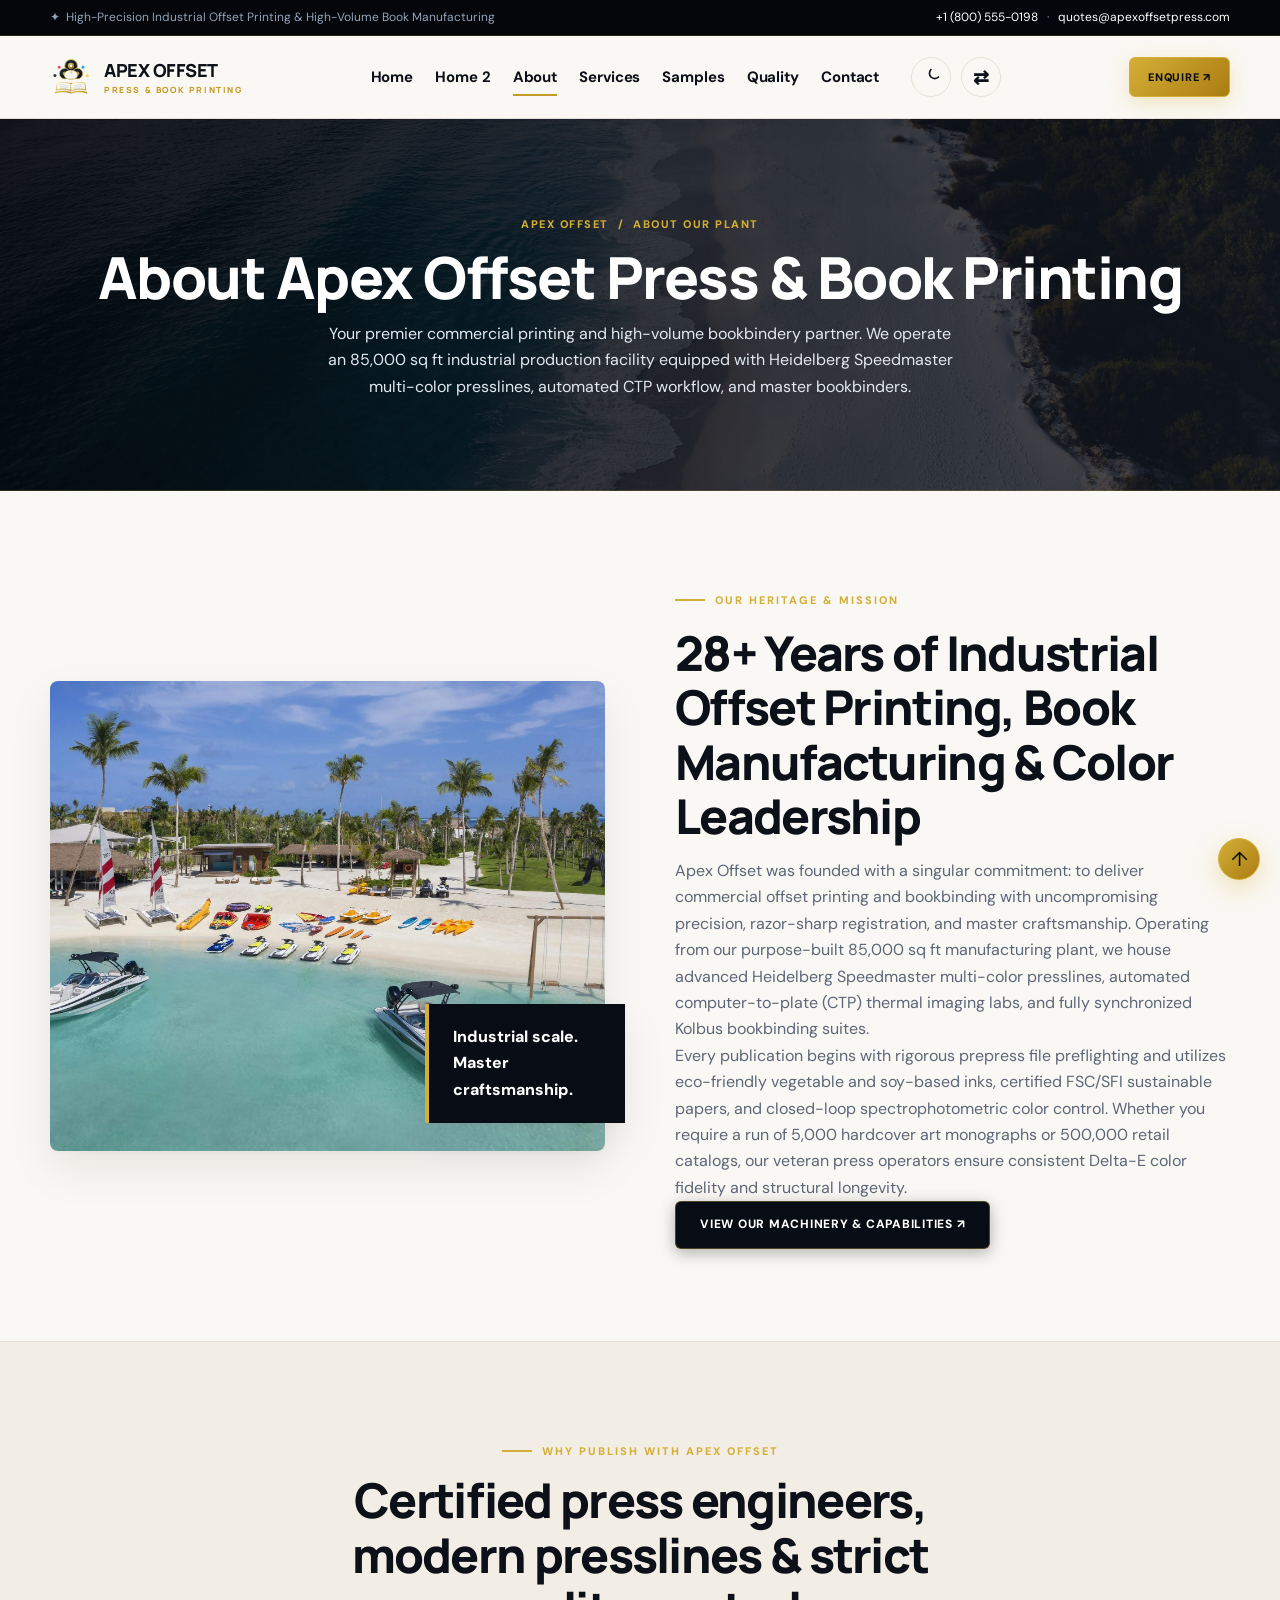
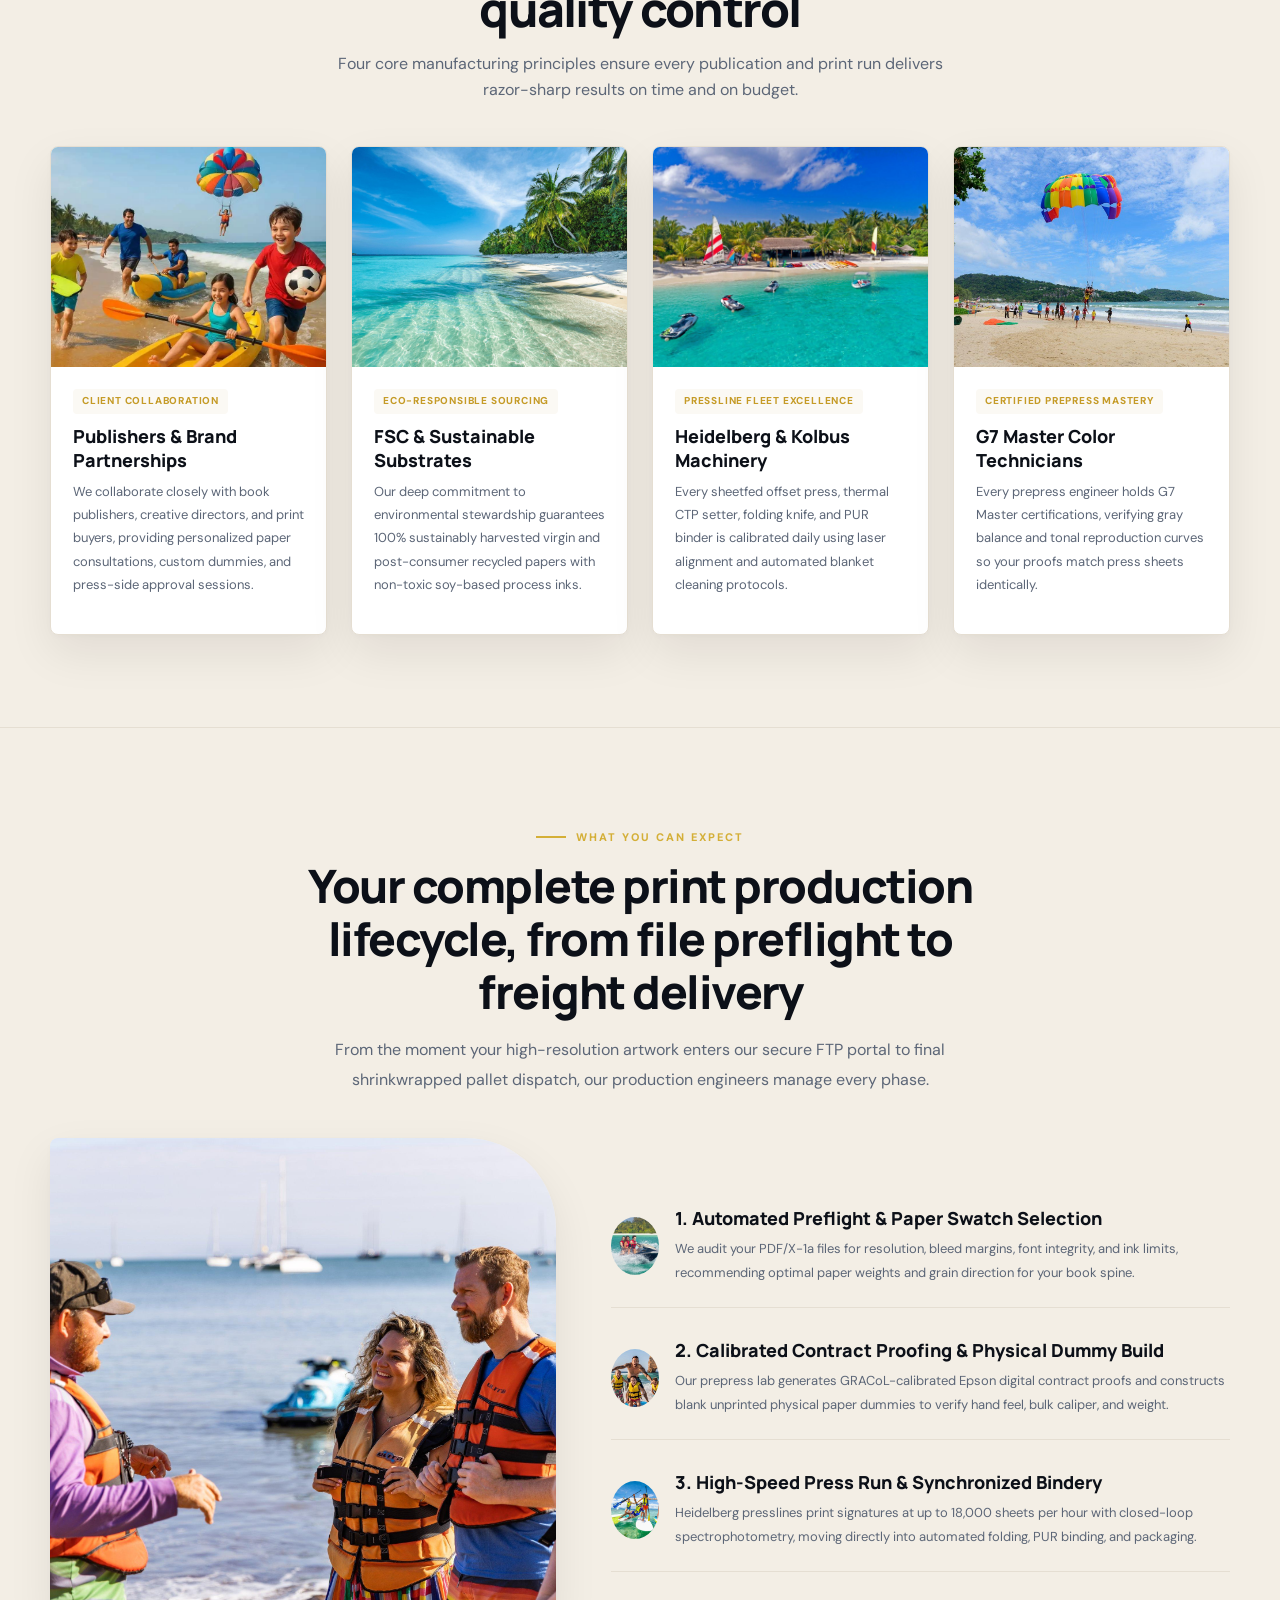
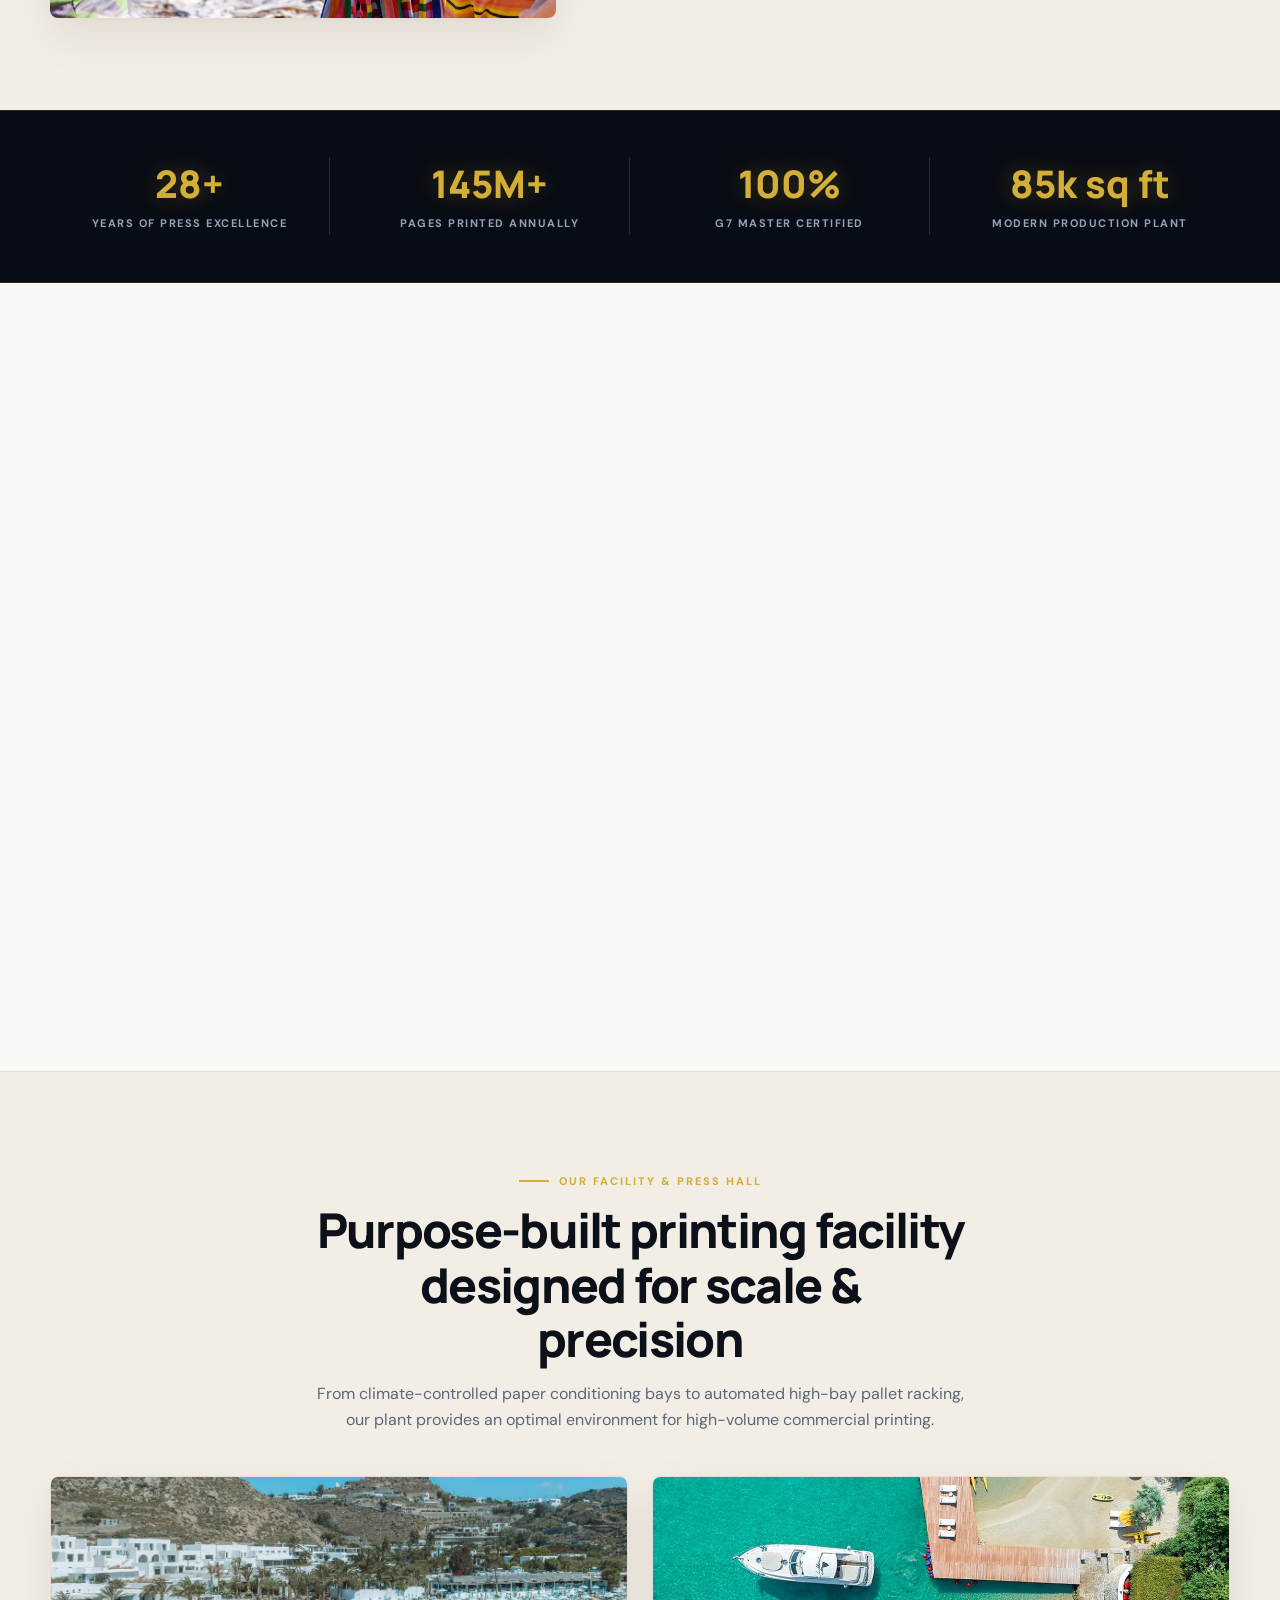
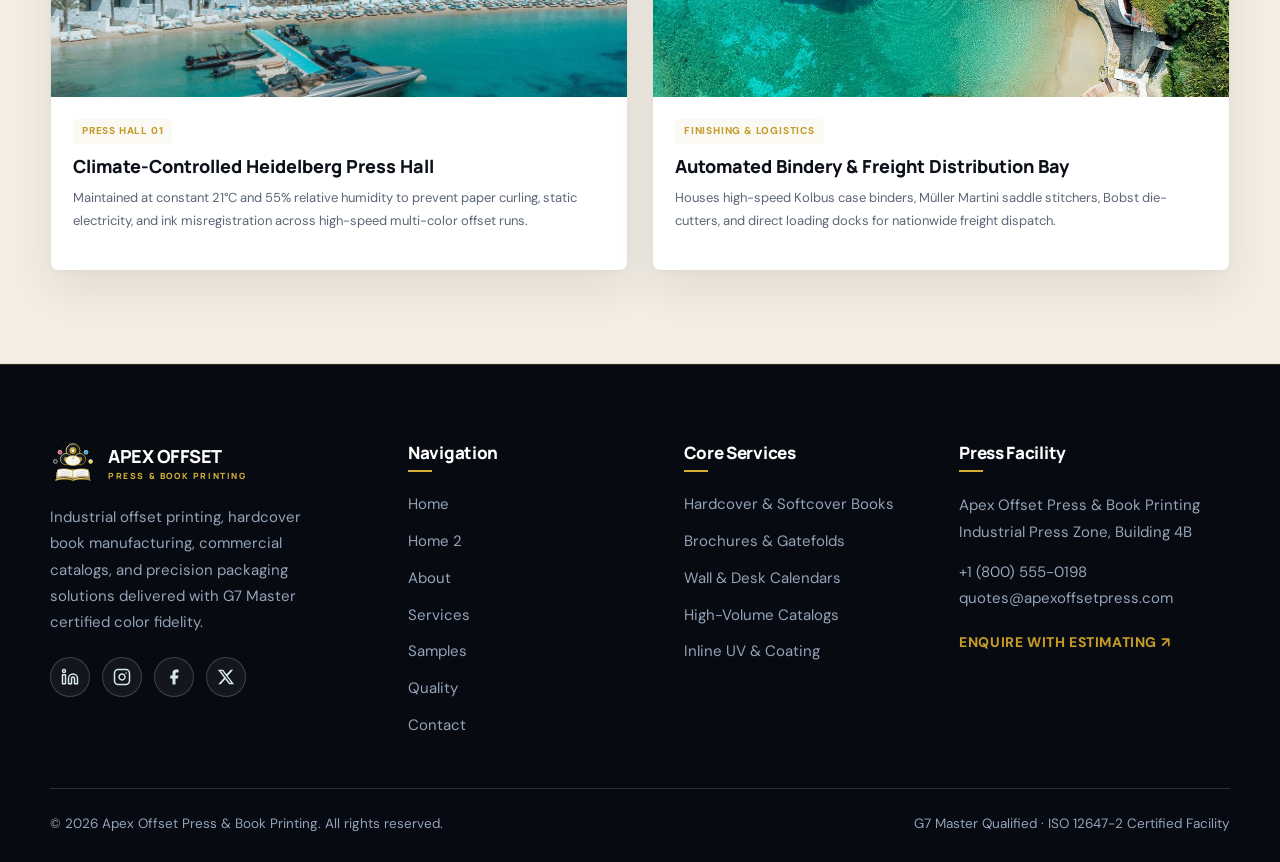
==== about.html @ 0d301044 "Initial commit: Offset Printing Press & Book Printing website" ====
<!doctype html>
<html lang="en" dir="ltr"><head><meta charset="utf-8"><meta name="viewport" content="width=device-width, initial-scale=1"><meta name="description" content="Learn about Apex Offset Press & Book Printing — 28+ years of industrial lithographic excellence, 85,000 sq ft production plant, G7 Master certified color, and master bookbinders."><meta name="theme-color" content="#111827"><title>About | Apex Offset Press &amp; Book Printing</title><link rel="icon" type="image/svg+xml" href="assets/favicon.svg"><link rel="stylesheet" href="assets/styles.css"></head>
<body>
<div class="topbar"><div class="container"><span>✦&nbsp; High-Precision Industrial Offset Printing &amp; High-Volume Book Manufacturing</span><span><a href="tel:+18005550198">+1 (800) 555-0198</a>&nbsp;&nbsp; · &nbsp;&nbsp;<a href="mailto:quotes@apexoffsetpress.com">quotes@apexoffsetpress.com</a></span></div></div>
<header class="site-header"><div class="container nav-wrap"><a class="brand" href="index.html"><img src="assets/logo.svg" alt="Apex Offset Press &amp; Book Printing Logo" class="brand-logo" width="42" height="42"><span class="brand-text"><span class="brand-name">APEX OFFSET</span><span class="brand-sub">PRESS &amp; BOOK PRINTING</span></span></a><nav class="nav-links"><a href="index.html">Home</a><a href="home-2.html">Home 2</a><a href="about.html" class="active">About</a><a href="services.html">Services</a><a href="samples.html">Samples</a><a href="quality.html">Quality</a><a href="contact.html">Contact</a><div class="nav-tools"><button class="icon-btn theme-toggle" data-theme-toggle aria-label="Toggle theme" title="Toggle Light / Dark mode"><svg class="theme-icon-moon" width="19" height="19" viewBox="0 0 24 24" fill="none" stroke="currentColor" stroke-width="2" stroke-linecap="round" stroke-linejoin="round" aria-hidden="true"><path d="M12 3a6 6 0 0 0 9 9 9 0 1 1-9-9Z"/></svg><svg class="theme-icon-sun" width="19" height="19" viewBox="0 0 24 24" fill="none" stroke="currentColor" stroke-width="2" stroke-linecap="round" stroke-linejoin="round" aria-hidden="true"><circle cx="12" cy="12" r="4"/><path d="M12 2v2"/><path d="M12 20v2"/><path d="m4.93 4.93 1.41 1.41"/><path d="m17.66 17.66 1.41 1.41"/><path d="M2 12h2"/><path d="M20 12h2"/><path d="m6.34 17.66-1.41 1.41"/><path d="m19.07 4.93-1.41 1.41"/></svg></button><button class="icon-btn" data-rtl-toggle aria-label="Toggle RTL" title="RTL / LTR">⇄</button></div><a class="btn nav-cta-btn" href="contact.html#quote-form">Enquire ↗</a></nav><div class="nav-actions"><a class="btn btn-small" href="contact.html#quote-form">Enquire ↗</a><button class="icon-btn menu-toggle" aria-label="Open menu" aria-expanded="false">☰</button></div></div></header><main>

<section class="page-hero" style="background-image:linear-gradient(90deg,rgba(4,6,11,.92),rgba(12,18,30,.72)),url('assets/images/image-64.png')"><div class="container"><div class="breadcrumb">Apex Offset&nbsp; / &nbsp;About Our Plant</div><h1>About Apex Offset Press &amp; Book Printing</h1><p>Your premier commercial printing and high-volume bookbindery partner. We operate an 85,000 sq ft industrial production facility equipped with Heidelberg Speedmaster multi-color presslines, automated CTP workflow, and master bookbinders.</p></div></section>

<section class="section"><div class="container split reveal"><div class="split-media"><img src="assets/images/image-98.png" alt="Aerial view of Apex Offset 85,000 sq ft industrial manufacturing plant with paper delivery docks"><div class="float-note">Industrial scale. Master craftsmanship.</div></div><div class="split-copy"><span class="eyebrow">Our heritage &amp; mission</span><h2>28+ Years of Industrial Offset Printing, Book Manufacturing &amp; Color Leadership</h2><p>Apex Offset was founded with a singular commitment: to deliver commercial offset printing and bookbinding with uncompromising precision, razor-sharp registration, and master craftsmanship. Operating from our purpose-built 85,000 sq ft manufacturing plant, we house advanced Heidelberg Speedmaster multi-color presslines, automated computer-to-plate (CTP) thermal imaging labs, and fully synchronized Kolbus bookbinding suites.</p><p>Every publication begins with rigorous prepress file preflighting and utilizes eco-friendly vegetable and soy-based inks, certified FSC/SFI sustainable papers, and closed-loop spectrophotometric color control. Whether you require a run of 5,000 hardcover art monographs or 500,000 retail catalogs, our veteran press operators ensure consistent Delta-E color fidelity and structural longevity.</p><a class="btn btn-dark" href="home-2.html">View our machinery &amp; capabilities ↗</a></div></div></section>

<section class="section section-sand"><div class="container"><div class="section-head center reveal"><span class="eyebrow">Why publish with Apex Offset</span><h2>Certified press engineers, modern presslines &amp; strict quality control</h2><p>Four core manufacturing principles ensure every publication and print run delivers razor-sharp results on time and on budget.</p></div><div class="grid grid-4">
<div class="feature-img-card reveal"><img src="assets/images/image-94.png" alt="Pressroom production team collaborating over printed book press sheets" loading="lazy"><div class="feature-img-body"><span class="card-badge">Client Collaboration</span><h3>Publishers &amp; Brand Partnerships</h3><p>We collaborate closely with book publishers, creative directors, and print buyers, providing personalized paper consultations, custom dummies, and press-side approval sessions.</p></div></div>
<div class="feature-img-card reveal"><img src="assets/images/image-63.png" alt="FSC certified sustainable forestry paper stock rolls ready for sheetfed conversion" loading="lazy"><div class="feature-img-body"><span class="card-badge">Eco-Responsible Sourcing</span><h3>FSC &amp; Sustainable Substrates</h3><p>Our deep commitment to environmental stewardship guarantees 100% sustainably harvested virgin and post-consumer recycled papers with non-toxic soy-based process inks.</p></div></div>
<div class="feature-img-card reveal"><img src="assets/images/image-91.png" alt="Heidelberg Speedmaster multi-unit offset press line operating in pressroom" loading="lazy"><div class="feature-img-body"><span class="card-badge">Pressline Fleet Excellence</span><h3>Heidelberg &amp; Kolbus Machinery</h3><p>Every sheetfed offset press, thermal CTP setter, folding knife, and PUR binder is calibrated daily using laser alignment and automated blanket cleaning protocols.</p></div></div>
<div class="feature-img-card reveal"><img src="assets/images/image-28.png" alt="Prepress color specialist conducting spectrophotometer calibration under D50 lighting" loading="lazy"><div class="feature-img-body"><span class="card-badge">Certified Prepress Mastery</span><h3>G7 Master Color Technicians</h3><p>Every prepress engineer holds G7 Master certifications, verifying gray balance and tonal reproduction curves so your proofs match press sheets identically.</p></div></div>
</div></div></section>

<section class="section about-approach-section">
 <div class="container">
  <div class="about-approach-heading reveal"><span class="eyebrow">What you can expect</span><h2>Your complete print production lifecycle, from file preflight to freight delivery</h2><p>From the moment your high-resolution artwork enters our secure FTP portal to final shrinkwrapped pallet dispatch, our production engineers manage every phase.</p></div>
  <div class="about-approach-grid">
   <div class="about-approach-photo reveal"><img src="assets/images/image-68.png" alt="Prepress master technician verifying color profiles and raster proofing on monitor" loading="lazy"></div>
   <div class="about-approach-list">
    <article class="approach-item reveal"><img src="assets/images/image-86.png" alt="Prepress preflight technician" style="width:58px;height:58px;object-fit:cover;border-radius:50%;align-self:center" loading="lazy"><div><h3>1. Automated Preflight &amp; Paper Swatch Selection</h3><p>We audit your PDF/X-1a files for resolution, bleed margins, font integrity, and ink limits, recommending optimal paper weights and grain direction for your book spine.</p></div></article>
    <article class="approach-item reveal"><img src="assets/images/image-93.png" alt="Book dummy assembly specialist" style="width:58px;height:58px;object-fit:cover;border-radius:50%;align-self:center" loading="lazy"><div><h3>2. Calibrated Contract Proofing &amp; Physical Dummy Build</h3><p>Our prepress lab generates GRACoL-calibrated Epson digital contract proofs and constructs blank unprinted physical paper dummies to verify hand feel, bulk caliper, and weight.</p></div></article>
    <article class="approach-item reveal"><img src="assets/images/image-90.png" alt="Pressroom pressman team" style="width:58px;height:58px;object-fit:cover;border-radius:50%;align-self:center" loading="lazy"><div><h3>3. High-Speed Press Run &amp; Synchronized Bindery</h3><p>Heidelberg presslines print signatures at up to 18,000 sheets per hour with closed-loop spectrophotometry, moving directly into automated folding, PUR binding, and packaging.</p></div></article>
   </div>
  </div>
 </div>
</section>

<section class="stats"><div class="container stat-row"><div class="stat"><strong>28+</strong><span>Years of Press Excellence</span></div><div class="stat"><strong>145M+</strong><span>Pages Printed Annually</span></div><div class="stat"><strong>100%</strong><span>G7 Master Certified</span></div><div class="stat"><strong>85k sq ft</strong><span>Modern Production Plant</span></div></div></section>

<section class="section"><div class="container split reveal"><div class="split-copy"><span class="eyebrow">Meet our pressroom leaders</span><h2>Veteran pressmen &amp; certified prepress engineers</h2><p>Our team combines decades of traditional lithographic pressmanship with modern digital spectrophotometry and automated bindery engineering. We guide self-publishers through first editions, advise creative agencies on specialty tactile coatings, and manage multi-million sheet corporate catalog runs with absolute reliability.</p><ul class="check-list"><li>G7 Master certified color specialists &amp; Heidelberg factory-trained pressmen</li><li>Comprehensive prepress file preflighting and custom physical paper dummies</li><li>Continuous press-side sheet inspection maintaining Delta-E under 1.5</li></ul><a class="btn btn-dark" href="quality.html">Explore our quality standards ↗</a></div><div class="split-media"><img src="assets/images/image-70.png" alt="Head pressman and lead prepress director reviewing printed book signatures in quality control booth" loading="lazy"></div></div></section>

<!-- Base & Facilities Showcase -->
<section class="section section-sand"><div class="container">
<div class="section-head center reveal"><span class="eyebrow">Our Facility &amp; Press Hall</span><h2>Purpose-built printing facility designed for scale &amp; precision</h2><p>From climate-controlled paper conditioning bays to automated high-bay pallet racking, our plant provides an optimal environment for high-volume commercial printing.</p></div>
<div class="grid grid-2">
<div class="feature-img-card reveal"><img src="assets/images/image-100.png" alt="Industrial press hall with multiple multi-color sheetfed offset printing presses" loading="lazy"><div class="feature-img-body"><span class="card-badge">Press Hall 01</span><h3>Climate-Controlled Heidelberg Press Hall</h3><p>Maintained at constant 21°C and 55% relative humidity to prevent paper curling, static electricity, and ink misregistration across high-speed multi-color offset runs.</p></div></div>
<div class="feature-img-card reveal"><img src="assets/images/image-101.png" alt="Automated bindery department with case makers, folding machines, and packaging line" loading="lazy"><div class="feature-img-body"><span class="card-badge">Finishing &amp; Logistics</span><h3>Automated Bindery &amp; Freight Distribution Bay</h3><p>Houses high-speed Kolbus case binders, Müller Martini saddle stitchers, Bobst die-cutters, and direct loading docks for nationwide freight dispatch.</p></div></div>
</div>
</div></section>

</main>
<footer class="site-footer"><div class="container"><div class="footer-grid">
<div><a class="brand" href="index.html"><img src="assets/logo.svg" alt="Apex Offset Press &amp; Book Printing Logo" class="brand-logo" width="46" height="46"><span class="brand-text"><span class="brand-name">APEX OFFSET</span><span class="brand-sub">PRESS &amp; BOOK PRINTING</span></span></a><p style="max-width:280px;margin-top:18px">Industrial offset printing, hardcover book manufacturing, commercial catalogs, and precision packaging solutions delivered with G7 Master certified color fidelity.</p><div class="social-links"><a href="https://www.linkedin.com/" aria-label="LinkedIn" target="_blank" rel="noopener"><svg width="18" height="18" viewBox="0 0 24 24" fill="none" stroke="currentColor" stroke-width="2" stroke-linecap="round" stroke-linejoin="round" aria-hidden="true"><path d="M16 8a6 6 0 0 1 6 6v7h-4v-7a2 2 0 0 0-2-2 2 2 0 0 0-2 2v7h-4v-7a6 6 0 0 1 6-6z"/><rect width="4" height="12" x="2" y="9"/><circle cx="4" cy="4" r="2"/></svg></a><a href="https://www.instagram.com/" aria-label="Instagram" target="_blank" rel="noopener"><svg width="18" height="18" viewBox="0 0 24 24" fill="none" stroke="currentColor" stroke-width="2" stroke-linecap="round" stroke-linejoin="round" aria-hidden="true"><rect width="20" height="20" x="2" y="2" rx="5" ry="5"/><path d="M16 11.37A4 4 0 1 1 12.63 8 4 4 0 0 1 16 11.37z"/><line x1="17.5" x2="17.51" y1="6.5" y2="6.5"/></svg></a><a href="https://www.facebook.com/" aria-label="Facebook" target="_blank" rel="noopener"><svg width="18" height="18" viewBox="0 0 24 24" fill="currentColor" aria-hidden="true"><path d="M18 2h-3a5 5 0 0 0-5 5v3H7v4h3v8h4v-8h3l1-4h-4V7a1 1 0 0 1 1-1h3z"/></svg></a><a href="https://x.com/" aria-label="X" target="_blank" rel="noopener"><svg width="17" height="17" viewBox="0 0 24 24" fill="currentColor" aria-hidden="true"><path d="M18.244 2.25h3.308l-7.227 8.26 8.502 11.24H16.17l-5.214-6.817L4.99 21.75H1.68l7.73-8.835L1.254 2.25H8.08l4.713 6.231zm-1.161 17.52h1.833L7.084 4.126H5.117z"/></svg></a></div></div>
<div><h4>Navigation</h4><div class="footer-links"><a href="index.html">Home</a><a href="home-2.html">Home 2</a><a href="about.html">About</a><a href="services.html">Services</a><a href="samples.html">Samples</a><a href="quality.html">Quality</a><a href="contact.html">Contact</a></div></div>
<div><h4>Core Services</h4><div class="footer-links"><a href="services.html#books">Hardcover &amp; Softcover Books</a><a href="services.html#brochures">Brochures &amp; Gatefolds</a><a href="services.html#calendars">Wall &amp; Desk Calendars</a><a href="services.html#catalogs">High-Volume Catalogs</a><a href="home-2.html">Inline UV &amp; Coating</a></div></div>
<div><h4>Press Facility</h4><p>Apex Offset Press &amp; Book Printing<br>Industrial Press Zone, Building 4B</p><p>+1 (800) 555-0198<br>quotes@apexoffsetpress.com</p><a class="text-link" href="contact.html#quote-form">Enquire with Estimating ↗</a></div>
</div><div class="footer-bottom"><span>© <span data-year></span> Apex Offset Press &amp; Book Printing. All rights reserved.</span><span>G7 Master Qualified · ISO 12647-2 Certified Facility</span></div></div></footer><button class="back-top" aria-label="Back to top">↑</button><script src="assets/site.js"></script></body></html>
---- assets/styles.css ----
@import url('https://fonts.googleapis.com/css2?family=DM+Sans:wght@400;500;600;700&family=Manrope:wght@400;500;600;700;800&display=swap');
:root{--navy:#080c14;--deep:#04060b;--ocean:#c59b27;--teal:#c59b27;--gold:#d4af37;--gold-hover:#b8972e;--gold-light:#fdf8ec;--gold-muted:rgba(212,175,55,.14);--gold-border:rgba(212,175,55,.32);--sky:#fbf9f4;--sand:#f3eee5;--paper:#faf8f4;--ink:#0c1018;--muted:#5c6677;--line:#e5ded2;--card:#ffffff;--accent:#d4af37;--shadow:0 18px 45px rgba(20,16,10,.08),0 2px 8px rgba(20,16,10,.03);--radius:8px;--topbar-h:36px;--header-h:83px;--nav-total:calc(var(--topbar-h) + var(--header-h))}
*{box-sizing:border-box}html{scroll-behavior:smooth;scroll-padding-top:calc(var(--nav-total) + 16px)}body{margin:0;padding-top:var(--nav-total);background:var(--paper);color:var(--ink);font-family:'DM Sans',sans-serif;line-height:1.65;transition:background .25s,color .25s}body.dark{--paper:#080c14;--ink:#f8fafc;--muted:#9aa5b8;--line:#1c2436;--card:#101726;--sand:#0c121e;--sky:#131c2e;--ocean:#d4af37;--teal:#d4af37;--accent:#f0cf65;--gold:#d4af37;--gold-muted:rgba(212,175,55,.2);--gold-border:rgba(212,175,55,.4);--shadow:0 20px 50px rgba(0,0,0,.6)}body.dark .site-header{background:rgba(8,12,20,.96);border-bottom:1px solid rgba(212,175,55,.2);box-shadow:0 4px 25px rgba(0,0,0,.55)}body.dark .topbar{background:#04060a;border-bottom:1px solid rgba(212,175,55,.18)}body.dark .hero:after{background:linear-gradient(90deg,rgba(4,6,11,.95),rgba(4,6,11,.45))}body.dark .btn-outline,body.dark .btn-outline-light{color:#fff;border-color:rgba(212,175,55,.6)}body.dark .price-card.featured{background:#131c30;border-color:var(--gold)}body.dark input,body.dark textarea,body.dark select{background:#101726;color:#f8fafc;border-color:#1c2436}
a{color:inherit;text-decoration:none}img{display:block;max-width:100%}button,input,textarea,select{font:inherit}.container{width:min(1180px,calc(100% - 40px));margin:auto}.topbar{position:fixed;top:0;left:0;right:0;width:100%;height:var(--topbar-h);z-index:1000;background:var(--deep);color:#94a3b8;font-size:12px;padding:8px 0;display:flex;align-items:center;border-bottom:1px solid rgba(212,175,55,.18)}.topbar .container{display:flex;justify-content:space-between;gap:15px;flex-wrap:wrap}.topbar a{color:#fff}.topbar a:hover{color:#d4af37}.site-header{position:fixed;top:var(--topbar-h);left:0;right:0;width:100%;z-index:999;background:rgba(250,248,244,.95);backdrop-filter:blur(16px);-webkit-backdrop-filter:blur(16px);border-bottom:1px solid var(--line);box-shadow:0 4px 25px rgba(20,16,10,.06)}.nav-wrap{height:82px;display:flex;align-items:center;justify-content:space-between;gap:24px}.brand{display:flex;align-items:center;gap:12px;text-decoration:none;line-height:1.15;white-space:nowrap}.brand-logo{height:42px;width:auto;max-width:56px;object-fit:contain;display:block;flex-shrink:0;transition:transform .25s ease}.brand:hover .brand-logo{transform:scale(1.05)}.brand-text{display:flex;flex-direction:column;gap:1.5px}.brand-name{font:800 18px 'Manrope',sans-serif;color:var(--ink);letter-spacing:-.5px}.brand-sub{font:800 8.5px 'Manrope',sans-serif;letter-spacing:1.6px;text-transform:uppercase;color:var(--teal)}.site-footer .brand .brand-logo{height:46px;max-width:60px}.site-footer .brand .brand-name{color:#fff}.site-footer .brand .brand-sub{color:var(--gold)}.brand-mark{width:39px;height:39px;border-radius:50% 50% 50% 8px;background:linear-gradient(145deg,var(--teal),var(--ocean));display:grid;place-items:center;color:#fff;font-size:20px;transform:rotate(-8deg)}.nav-links{display:flex;align-items:center;gap:22px;font-size:15px;font-weight:700}.nav-links a{padding:10px 0;position:relative;color:var(--ink);font-size:15px;letter-spacing:-.1px}.nav-links a:after{content:"";height:2.5px;position:absolute;bottom:3px;left:0;width:0;background:var(--teal);transition:.25s}.nav-links a:hover:after,.nav-links a.active:after{width:100%}.nav-actions{display:flex;align-items:center;gap:8px}.icon-btn{width:40px;height:40px;border:1.5px solid var(--line);background:transparent;color:var(--ink);border-radius:50%;cursor:pointer;font-size:19px;display:inline-flex;align-items:center;justify-content:center;line-height:1;transition:all .25s ease}.icon-btn:hover{border-color:var(--teal);color:var(--teal);background:rgba(212,175,55,.1);transform:scale(1.06)}body.dark .icon-btn:hover{background:rgba(212,175,55,.16);border-color:var(--teal);color:var(--teal)}.menu-toggle{display:none}.btn{display:inline-flex;align-items:center;justify-content:center;gap:9px;padding:13px 24px;border-radius:6px;background:linear-gradient(135deg,#d4af37 0%,#aa7c11 100%);color:#080c13;font-weight:800;font-size:12px;letter-spacing:.75px;text-transform:uppercase;border:1px solid #d4af37;box-shadow:0 6px 20px rgba(212,175,55,.28);transition:all .25s ease;cursor:pointer}.btn:hover{background:linear-gradient(135deg,#f3dfa2 0%,#c59b27 100%);color:#080c13;transform:translateY(-2px);box-shadow:0 12px 28px rgba(212,175,55,.45)}.btn-dark{background:var(--navy);border:1px solid rgba(212,175,55,.35);color:#fff;box-shadow:0 4px 16px rgba(4,6,11,.3)}.btn-dark:hover{background:#141b26;border-color:#d4af37;color:#d4af37}.btn-outline,.btn-outline-light{background:transparent;color:#fff;border:1.5px solid rgba(212,175,55,.7);box-shadow:none}.btn-outline:hover,.btn-outline-light:hover{background:#d4af37;color:#080c13;border-color:#d4af37}.btn-small{padding:10px 18px;font-size:11px}
.hero{min-height:calc(100vh - var(--nav-total));min-height:calc(100dvh - var(--nav-total));position:relative;display:flex;align-items:center;color:#fff;background-size:cover;background-position:center;overflow:hidden}.hero:after{content:"";position:absolute;inset:0;background:linear-gradient(90deg,rgba(4,6,11,.92) 0%,rgba(4,6,11,.65) 60%,rgba(4,6,11,.35) 100%)}.hero-content{position:relative;z-index:1;padding:clamp(20px,4.5vh,52px) 0;max-width:720px;width:100%}.eyebrow{display:inline-flex;align-items:center;gap:10px;color:var(--accent);font-size:11px;font-weight:800;letter-spacing:2px;text-transform:uppercase}.eyebrow:before{content:"";width:30px;height:2px;background:currentColor}.hero h1{font:800 clamp(36px,4.5vw,68px)/1.06 Manrope;letter-spacing:-2.5px;margin:clamp(10px,1.8vh,18px) 0}.hero p{font-size:clamp(14px,1.15vw,16.5px);line-height:1.6;max-width:570px;color:#e2e8f0;margin:0 0 clamp(16px,2.4vh,26px)}.hero-actions{display:flex;gap:12px;flex-wrap:wrap}.hero-meta{display:flex;gap:clamp(18px,2.8vw,35px);margin-top:clamp(20px,3.5vh,40px);padding-top:clamp(12px,2vh,20px);border-top:1px solid rgba(212,175,55,.28);max-width:550px}.hero-meta strong{display:block;font:800 clamp(18px,2vw,23px) Manrope;color:#fff}.hero-meta span{font-size:11px;color:#cbd5e1;text-transform:uppercase;letter-spacing:1px}.hero-2{min-height:calc(100vh - var(--nav-total));min-height:calc(100dvh - var(--nav-total));text-align:center;justify-content:center;background-position:center 42%}.hero-2:after{background:linear-gradient(0deg,rgba(4,6,11,.88),rgba(4,6,11,.45))}.hero-2 .hero-content{margin:auto;max-width:850px}.hero-2 .eyebrow{color:#d4af37;text-shadow:0 2px 10px rgba(0,0,0,.95),0 1px 3px rgba(0,0,0,.9)}.hero-2 .eyebrow:before{box-shadow:0 1px 4px rgba(0,0,0,.85)}.hero-2 .hero-content p{margin:0 auto clamp(16px,2.4vh,26px)}.hero-2 .hero-actions{justify-content:center}.hero-2 .hero-meta{margin:clamp(20px,3.5vh,40px) auto 0;justify-content:center}
.section{padding:92px 0}.section-sand{background:var(--sand);border-top:1px solid var(--line);border-bottom:1px solid var(--line)}.section-sky{background:var(--sky)}.section-head{max-width:650px;margin-bottom:42px}.section-head.center{text-align:center;margin-left:auto;margin-right:auto}.section-head.center .eyebrow{justify-content:center}.section-head h2,.split-copy h2{font:800 clamp(30px,4vw,48px)/1.13 Manrope;letter-spacing:-1.7px;margin:13px 0 15px;color:var(--ink)}.section-head p,.split-copy p{color:var(--muted);margin:0}.grid{display:grid;gap:24px}.grid-2{grid-template-columns:repeat(2,1fr)}.grid-3{grid-template-columns:repeat(3,1fr)}.grid-4{grid-template-columns:repeat(4,1fr)}.split{display:grid;grid-template-columns:1fr 1fr;gap:70px;align-items:center}.split-media{position:relative}.split-media img{width:100%;height:470px;object-fit:cover;border-radius:8px;box-shadow:var(--shadow)}.float-note{position:absolute;right:-20px;bottom:28px;background:var(--navy);color:#fff;border-left:4px solid var(--accent);padding:20px 24px;font-weight:800;max-width:200px;box-shadow:var(--shadow)}.split-copy .eyebrow{margin-bottom:4px}.split-copy h2{margin-top:13px}.check-list{list-style:none;padding:0;margin:24px 0;display:grid;gap:12px}.check-list li:before{content:"✓";display:inline-grid;place-items:center;width:22px;height:22px;background:rgba(212,175,55,.16);color:#b89025;border-radius:50%;font-weight:900;margin-right:10px}
.activity-card{background:var(--card);box-shadow:var(--shadow);overflow:hidden;border-radius:7px;transition:.3s;border:1px solid rgba(212,175,55,.14)}.activity-card:hover{transform:translateY(-7px);border-color:var(--gold)}.activity-card img{height:230px;width:100%;object-fit:cover}.activity-body{padding:23px}.activity-body h3{font:800 19px Manrope;margin:0 0 8px}.activity-body p{font-size:13px;color:var(--muted);margin:0 0 17px}.text-link{color:#b89025;font-weight:800;font-size:12px;text-transform:uppercase;letter-spacing:.8px}.dark .text-link{color:#d4af37}
.stats{background:#080c14;border-top:1px solid rgba(212,175,55,.18);border-bottom:1px solid rgba(212,175,55,.18);color:#fff;padding:46px 0}.stat-row{display:grid;grid-template-columns:repeat(4,1fr);gap:20px}.stat{text-align:center;border-right:1px solid rgba(212,175,55,.2)}.stat:last-child{border:0}.stat strong{display:block;font:800 38px 'Manrope',sans-serif;color:#d4af37;text-shadow:0 0 24px rgba(212,175,55,.3)}.stat span{font-size:11px;letter-spacing:1.5px;text-transform:uppercase;color:#94a3b8;font-weight:700}
.feature{padding:28px;border:1px solid var(--line);border-radius:7px;background:var(--card)}.feature-icon{width:48px;height:48px;display:grid;place-items:center;background:rgba(212,175,55,.12);color:var(--teal);font-size:23px;border-radius:50%;margin-bottom:18px}.feature h3{font:800 17px Manrope;margin:0 0 8px}.feature p{font-size:13px;color:var(--muted);margin:0}
.price-card{background:var(--card);border:1px solid var(--line);padding:30px;border-radius:8px;position:relative}.price-card.featured{background:var(--sky);border-color:var(--gold);transform:translateY(-10px)}.price-card .tag{font-size:10px;font-weight:800;letter-spacing:1.4px;color:var(--teal);text-transform:uppercase}.price{font:800 42px Manrope;margin:12px 0 3px}.price small{font:500 13px 'DM Sans';color:var(--muted)}.price-card h3{font:800 19px Manrope;margin:5px 0}.price-card p{font-size:13px;color:var(--muted)}.price-card ul{padding-left:18px;color:var(--muted);font-size:13px;line-height:2.1;margin:18px 0 25px}
.banner-cta{padding:65px 0;background:linear-gradient(100deg,#04060b,#0c1018);color:#fff;border-top:1px solid rgba(212,175,55,.2);border-bottom:1px solid rgba(212,175,55,.2)}.banner-inner{display:flex;align-items:center;justify-content:space-between;gap:25px}.banner-inner h2{font:800 clamp(28px,4vw,42px)/1.15 Manrope;margin:8px 0}.banner-inner p{color:#cbd5e1;margin:0}
.testimonial{background:var(--card);padding:30px;border-left:3px solid var(--teal);box-shadow:var(--shadow)}.testimonial p{font-size:15px;color:var(--muted);font-style:italic}.testimonial strong{font:800 14px Manrope}.testimonial small{display:block;color:var(--muted)}
.page-hero{padding:96px 0 90px;background:linear-gradient(90deg,rgba(4,6,11,.94) 0%,rgba(10,14,24,.74) 60%,rgba(4,6,11,.90) 100%);color:#fff;text-align:center;position:relative;background-size:cover;background-position:center;border-bottom:1px solid rgba(212,175,55,.2)}.page-hero h1{font:800 clamp(38px,5vw,58px)/1.1 Manrope;margin:12px 0;letter-spacing:-1.5px}.page-hero p{max-width:640px;margin:0 auto;color:#e2e8f0;font-size:16px}.breadcrumb{font-size:11px;text-transform:uppercase;letter-spacing:1.5px;color:#d4af37;font-weight:800}
.gallery-grid{display:grid;grid-template-columns:1.2fr 1fr 1fr;grid-auto-rows:230px;gap:15px}.gallery-grid img{width:100%;height:100%;object-fit:cover;border-radius:5px}.gallery-grid img:first-child{grid-row:span 2}
.safety-row{display:grid;grid-template-columns:70px 1fr;gap:20px;padding:25px 0;border-bottom:1px solid var(--line)}.safety-number{font:800 25px Manrope;color:var(--teal)}.safety-row h3{margin:0 0 5px;font:800 18px Manrope}.safety-row p{margin:0;color:var(--muted);font-size:14px}
.contact-grid{display:grid;grid-template-columns:.8fr 1.2fr;gap:55px}
.contact-item{display:flex;gap:16px;align-items:flex-start;margin:26px 0}
.contact-item .feature-icon{width:50px;height:50px;flex:0 0 50px;margin-bottom:0;border-radius:50%;background:rgba(212,175,55,.12);color:var(--teal);display:grid;place-items:center;transition:transform .3s ease,background .3s ease,color .3s ease;box-shadow:0 4px 14px rgba(3,27,40,.04)}
.contact-item .feature-icon svg{width:22px;height:22px;stroke-width:2;display:block}
.contact-item:hover .feature-icon{transform:scale(1.08);background:var(--teal);color:#04060a}
body.dark .contact-item .feature-icon{background:rgba(212,175,55,.16);color:var(--teal)}
body.dark .contact-item:hover .feature-icon{background:var(--teal);color:#04060a}
.contact-item b{display:block;font:800 15px Manrope;color:var(--ink);margin-bottom:4px}
.contact-item span{font-size:13px;color:var(--muted);line-height:1.55}
.booking-form{background:var(--card);padding:35px;box-shadow:var(--shadow);border-radius:8px;border:1px solid rgba(212,175,55,.16)}.form-grid{display:grid;grid-template-columns:1fr 1fr;gap:16px}.field{display:grid;gap:7px}.field.full{grid-column:1/-1}.field label{font-size:11px;font-weight:800;text-transform:uppercase;letter-spacing:.7px}.field input,.field select,.field textarea{width:100%;padding:13px 14px;border:1px solid var(--line);border-radius:4px;background:var(--paper);color:var(--ink);outline:none}.field input:focus,.field select:focus,.field textarea:focus{border-color:var(--teal);box-shadow:0 0 0 3px rgba(212,175,55,.2)}.field textarea{min-height:120px;resize:vertical}.form-message{margin-top:15px;font-weight:700;color:var(--teal);font-size:13px}
.site-footer{background:#070a10;border-top:1px solid rgba(212,175,55,.2);color:#cbd5e1;padding:75px 0 28px}.footer-grid{display:grid;grid-template-columns:1.35fr 1fr 1fr 1.15fr;gap:40px}.site-footer .brand{color:#fff;font:800 22px Manrope;letter-spacing:-.8px}.site-footer p{font-size:15px;line-height:1.75;color:#94a3b8;margin:0 0 14px}.site-footer a{font-size:15px;color:#94a3b8;transition:color .2s ease,transform .2s ease}.site-footer h4{color:#fff;font:800 17px/1.3 Manrope;letter-spacing:-.3px;margin:2px 0 20px;position:relative;padding-bottom:8px}.site-footer h4:after{content:"";position:absolute;bottom:0;left:0;width:24px;height:2px;background:#d4af37}.footer-links{display:grid;gap:12px}.footer-links a{display:inline-block}.footer-links a:hover{color:#d4af37;transform:translateX(3px)}[dir=rtl] .footer-links a:hover{transform:translateX(-3px)}.site-footer .text-link{font-size:14px;font-weight:800;color:var(--teal);letter-spacing:.6px;display:inline-flex;align-items:center;gap:6px;margin-top:6px}.site-footer .text-link:hover{color:#f5df97;text-decoration:none}.footer-bottom{border-top:1px solid rgba(255,255,255,.14);margin-top:50px;padding-top:24px;display:flex;justify-content:space-between;align-items:center;gap:18px;font-size:13.5px;color:#94a3b8;line-height:1.6}.back-top{position:fixed;right:20px;bottom:20px;width:42px;height:42px;border:1px solid #d4af37;border-radius:50%;background:linear-gradient(135deg,#d4af37 0%,#aa7c11 100%);color:#080c13;font-size:20px;z-index:20;cursor:pointer;box-shadow:0 8px 24px rgba(212,175,55,.35)}
.reveal{opacity:0;transform:translateY(22px);transition:opacity .7s,transform .7s}.reveal.visible{opacity:1;transform:none}
[dir=rtl] body{text-align:right}[dir=rtl] .eyebrow:before{order:2}[dir=rtl] .check-list li:before{margin-right:0;margin-left:10px}[dir=rtl] .testimonial{border-left:0;border-right:3px solid var(--teal)}[dir=rtl] .safety-row{direction:rtl}[dir=rtl] .nav-links{direction:rtl}[dir=rtl] .nav-tools{margin-left:0;margin-right:10px}[dir=rtl] .footer-grid{direction:rtl}
@media(max-width:1050px){.split{gap:35px}.grid-4{grid-template-columns:repeat(2,1fr)}}
@media(max-width:1024px){:root{--header-h:73px}.nav-wrap{height:72px}.menu-toggle{display:grid}.nav-links{display:none;position:absolute;top:72px;left:0;right:0;background:var(--paper);padding:18px 24px 28px;border-bottom:1px solid var(--line);box-shadow:var(--shadow);flex-direction:column;align-items:stretch;gap:4px}.nav-links.open{display:flex}.nav-links a:not(.nav-cta-btn){padding:12px 0;font-size:16px;font-weight:700}.nav-actions{margin-left:auto}.nav-actions .btn{display:none}}
@media(max-width:800px){.hero,.hero-2{min-height:calc(100vh - var(--nav-total));min-height:calc(100dvh - var(--nav-total))}.hero-content{padding:clamp(20px,3.5vh,40px) 0}.split,.contact-grid{grid-template-columns:1fr;gap:35px}.split-media img{height:360px}.grid-3{grid-template-columns:repeat(2,1fr)}.footer-grid{grid-template-columns:repeat(2,1fr)}.banner-inner{align-items:flex-start;flex-direction:column}.stat-row{grid-template-columns:repeat(2,1fr)}.stat:nth-child(2){border:0}}
@media(max-width:600px){.topbar span:first-child{display:none}.topbar .container{justify-content:center}}
@media(max-width:560px){.brand-logo{height:30px}.container{width:min(100% - 30px,1180px)}.topbar .container{justify-content:center}.hero,.hero-2{min-height:calc(100vh - var(--nav-total));min-height:calc(100dvh - var(--nav-total));background-position:58% center}.hero h1{letter-spacing:-1.8px}.hero p{font-size:15px}.hero-meta{gap:18px}.hero-meta strong{font-size:19px}.section{padding:66px 0}.grid-2,.grid-3,.grid-4{grid-template-columns:1fr}.price-card.featured{transform:none}.gallery-grid{grid-template-columns:1fr 1fr;grid-auto-rows:160px}.gallery-grid img:first-child{grid-row:span 1}.footer-grid{grid-template-columns:1fr;gap:36px}.form-grid{grid-template-columns:1fr}.field.full{grid-column:auto}.booking-form{padding:22px}.footer-bottom{flex-direction:column}.page-hero{padding:72px 0}.float-note{right:8px;bottom:12px}.stat{border:0}.stat-row{gap:26px}}
@media(prefers-reduced-motion:reduce){*,*:before,*:after{scroll-behavior:auto!important;transition:none!important;animation:none!important}.reveal{opacity:1;transform:none}}

.nav-tools{display:flex;align-items:center;gap:10px;margin-left:10px}.nav-tools .icon-btn{width:40px;height:40px;font-size:19px}.nav-actions .icon-btn:not(.menu-toggle){display:none}
.theme-toggle{position:relative}
.theme-icon-sun,.theme-icon-moon{width:20px;height:20px;display:block;transition:transform .3s cubic-bezier(.16,1,.3,1),color .25s ease}
.theme-icon-sun{display:none}
.theme-icon-moon{display:block}
body.dark .theme-icon-sun{display:block}
body.dark .theme-icon-moon{display:none}
.theme-toggle:hover .theme-icon-moon{transform:rotate(-15deg) scale(1.08)}
.theme-toggle:hover .theme-icon-sun{transform:rotate(45deg) scale(1.08)}
.nav-cta-btn{display:none!important}
@media(max-width:1024px){
  .nav-tools{padding:14px 0 4px;border-top:1px solid var(--line);margin:10px 0 0}
  .nav-tools .icon-btn{width:42px;height:42px;font-size:20px}
  .theme-icon-sun,.theme-icon-moon{width:21px;height:21px}
  .nav-links .nav-cta-btn{
    display:inline-flex!important;
    align-items:center!important;
    justify-content:center!important;
    gap:8px!important;
    margin-top:16px!important;
    padding:12px 24px!important;
    width:fit-content!important;
    border-radius:5px!important;
    font:800 12px/1 Manrope,sans-serif!important;
    letter-spacing:.7px!important;
    text-transform:uppercase!important;
    background:var(--teal)!important;
    color:#fff!important;
    border:1px solid var(--teal)!important;
    text-align:center!important;
    align-self:flex-start!important;
    box-shadow:none!important;
    transition:all .25s ease!important;
  }
  .nav-links .nav-cta-btn:after{display:none!important}
  .nav-links .nav-cta-btn:hover{
    background:#0369a1!important;
    color:#fff!important;
    transform:translateY(-2px)!important;
    box-shadow:0 8px 20px rgba(2,132,199,.25)!important;
  }
}


/* Refinement pass: image-led motion, reveal choreography and social footer */
/* Modern Executive Industrial Process Showcase */
.panorama-section{overflow:hidden;background:linear-gradient(180deg,var(--sand) 0%,var(--paper) 100%);border-top:1px solid var(--line);border-bottom:1px solid var(--line);padding:100px 0}
.panorama-grid{display:grid;grid-template-columns:1.05fr .95fr;align-items:center;gap:60px}
.panorama-visual{position:relative;width:100%}
.press-showcase-frame{position:relative;width:100%;border-radius:12px;overflow:hidden;box-shadow:0 24px 60px -15px rgba(20,16,10,0.22);border:1px solid rgba(212,175,55,0.25)}
.press-showcase-frame img{width:100%;height:470px;object-fit:cover;display:block;transition:transform .7s ease}
.press-showcase-frame:hover img{transform:scale(1.03)}
.press-hud-top{position:absolute;top:16px;left:16px;right:16px;display:flex;justify-content:space-between;align-items:center;background:rgba(8,12,20,0.88);backdrop-filter:blur(10px);padding:10px 18px;border-radius:6px;border:1px solid rgba(212,175,55,0.25);font-size:11px;color:#cbd5e1;font-weight:700;letter-spacing:1px}
.press-hud-top strong{color:#d4af37}
.press-live-dot{display:inline-block;width:8px;height:8px;border-radius:50%;background:#10b981;box-shadow:0 0 10px #10b981;margin-right:8px}
.press-hud-bottom{position:absolute;bottom:20px;left:20px;right:20px;background:rgba(8,12,20,0.92);backdrop-filter:blur(12px);border:1px solid rgba(212,175,55,0.3);border-radius:8px;padding:16px 22px;display:flex;justify-content:space-between;align-items:center;gap:15px;color:#fff}
.press-hud-stat{display:grid;gap:2px}
.press-hud-stat strong{font:800 20px Manrope;color:#d4af37}
.press-hud-stat span{font-size:10px;text-transform:uppercase;letter-spacing:1.2px;color:#cbd5e1}
.press-hud-divider{width:1px;height:36px;background:rgba(212,175,55,0.25)}
.process-stack-grid{display:grid;gap:16px;margin:28px 0 32px}
.process-step-box{display:grid;grid-template-columns:52px 1fr;gap:18px;padding:20px 22px;background:var(--card);border:1px solid var(--line);border-radius:10px;box-shadow:0 4px 18px rgba(20,16,10,0.04);transition:all .3s ease}
.process-step-box:hover{transform:translateX(6px);border-color:var(--gold);box-shadow:0 8px 24px rgba(212,175,55,0.14)}
.process-step-box .p-num{width:52px;height:52px;border-radius:8px;background:linear-gradient(135deg,rgba(212,175,55,.16),rgba(212,175,55,.05));color:var(--teal);display:grid;place-items:center;font:800 19px Manrope;border:1px solid rgba(212,175,55,.3)}
.process-step-box h4{font:800 17px Manrope;margin:0 0 5px;color:var(--ink)}
.process-step-box p{font-size:13.5px;line-height:1.6;color:var(--muted);margin:0}
.panorama-copy h2,.marquee-heading h2,.safety-visual-copy h2{font:800 clamp(30px,4vw,47px)/1.13 Manrope;letter-spacing:-1.5px;margin:13px 0 17px;color:var(--ink)}
.panorama-copy p,.safety-visual-copy>p{color:var(--muted);margin-bottom:25px}
.activity-marquee-section{overflow:hidden;padding-bottom:70px}
.marquee-heading{display:flex;align-items:end;justify-content:space-between;gap:20px;margin-bottom:30px}
.marquee-heading h2{margin-bottom:0}
.marquee-viewport{overflow:hidden;width:100%;padding:10px 0 20px}
.marquee-track{display:flex;gap:18px;width:max-content;animation:marquee-right 42s linear infinite}
.marquee-viewport:hover .marquee-track{animation-play-state:paused}
.marquee-card{width:300px;height:220px;position:relative;overflow:hidden;border-radius:7px;flex:0 0 auto;background:#111827}
.marquee-card img{width:100%;height:100%;object-fit:cover;transition:transform .7s}
.marquee-card:hover img{transform:scale(1.1)}
.marquee-card:after{content:"";position:absolute;inset:35% 0 0;background:linear-gradient(transparent,rgba(11,15,23,.86))}
.marquee-card div{position:absolute;z-index:1;bottom:17px;left:20px;color:white;display:grid;gap:2px}
.marquee-card b{font:800 19px Manrope}.marquee-card span{font-size:11px;color:#d5e9eb}
.safety-visual-section{background:var(--sand);overflow:hidden}
.safety-visual-grid{display:grid;grid-template-columns:1.05fr .95fr;gap:75px;align-items:center}
.safety-image-stack{position:relative;min-height:470px}
.safety-main-image{width:83%;height:430px;object-fit:cover;border-radius:8px;box-shadow:var(--shadow)}
.safety-small-image{position:absolute;right:0;bottom:0;width:45%;height:220px;object-fit:cover;border:9px solid var(--sand);border-radius:8px}
.safety-image-label{position:absolute;left:20px;bottom:25px;background:var(--teal);color:#ffffff;padding:17px 22px;display:grid;gap:3px;max-width:250px;box-shadow:var(--shadow)}
.safety-image-label strong{font:800 15px Manrope}.safety-image-label span{font-size:10px;font-weight:700;letter-spacing:1px;text-transform:uppercase}
.safety-promise{display:flex;gap:14px;align-items:flex-start;padding:15px 0;border-bottom:1px solid var(--line)}
.promise-icon{width:28px;height:28px;flex:0 0 28px;border-radius:50%;background:#e0f2fe;color:#0369a1;display:grid;place-items:center;font-weight:900}
.safety-promise b{display:block;font:800 14px Manrope;color:var(--ink)}
.safety-promise small{display:block;color:var(--muted);font-size:12px;margin-top:3px}
.social-links{display:flex;align-items:center;gap:12px;margin-top:22px}
.social-links a{width:40px;height:40px;border:1.5px solid rgba(255,255,255,.18);background:rgba(255,255,255,.05);border-radius:50%;display:inline-flex;align-items:center;justify-content:center;color:#d5e8ec;transition:all .28s cubic-bezier(.16,1,.3,1);position:relative;text-decoration:none}
.social-links a svg{width:18px;height:18px;display:block;transition:transform .28s cubic-bezier(.16,1,.3,1)}
.social-links a:hover{background:var(--teal);border-color:var(--teal);color:#ffffff;transform:translateY(-4px) scale(1.06);box-shadow:0 8px 22px rgba(2,132,199,.42)}
.social-links a:hover svg{transform:scale(1.1)}
.activity-card img,.split-media img,.gallery-grid img,.safety-image-stack img{transition:transform .7s cubic-bezier(.2,.7,.2,1),filter .5s}
.activity-card:hover img,.split-media:hover img,.gallery-grid img:hover,.safety-image-stack:hover img{transform:scale(1.035);filter:saturate(1.08)}
.btn,.icon-btn,.text-link{transition:transform .25s,background .25s,color .25s,box-shadow .25s}
.btn:hover{transform:translateY(-3px)}
.reveal{will-change:opacity,transform}
@keyframes orbit-spin{to{transform:rotate(360deg)}}
@keyframes photo-float{0%,100%{transform:translateY(0)}50%{transform:translateY(-12px)}}
@keyframes photo-breathe{from{transform:scale(1)}to{transform:scale(1.09)}}
@keyframes marquee-right{from{transform:translateX(-50%)}to{transform:translateX(0)}}
@media(max-width:800px){.panorama-grid,.safety-visual-grid{grid-template-columns:1fr;gap:35px}.press-showcase-frame img{height:340px}.panorama-copy{max-width:680px}.safety-image-stack{min-height:400px}.safety-main-image{height:360px}.marquee-card{width:260px;height:190px}}
@media(max-width:560px){.press-showcase-frame img{height:280px}.press-hud-top{font-size:9.5px;padding:6px 10px}.press-hud-bottom{padding:10px 14px;gap:8px}.press-hud-stat strong{font-size:16px}.marquee-heading{align-items:flex-start;flex-direction:column}.marquee-track{animation-duration:34s}.safety-image-stack{min-height:320px}.safety-main-image{height:300px;width:88%}.safety-small-image{height:150px;width:46%;border-width:6px}.safety-image-label{left:5px;bottom:7px;padding:12px 14px;max-width:200px}}
@media(prefers-reduced-motion:reduce){.marquee-track{animation:none!important;transform:none}.activity-card img,.split-media img,.gallery-grid img{transition:none}}

/* ===== Content expansion and responsive polish ===== */
html,body{max-width:100%;overflow-x:hidden}
main,section,.container,.grid,.grid>*{min-width:0}
.container{width:min(1180px,calc(100% - 40px))}
.grid{grid-template-columns:repeat(3,minmax(0,1fr))}
.grid-2{grid-template-columns:repeat(2,minmax(0,1fr))}
.grid-3{grid-template-columns:repeat(3,minmax(0,1fr))}
.grid-4{grid-template-columns:repeat(4,minmax(0,1fr))}
.grid>*{min-width:0;overflow-wrap:anywhere}
.feature,.activity-card,.price-card,.testimonial{min-width:0;max-width:100%}
.feature p,.activity-body p,.price-card p,.section-head p{overflow-wrap:break-word}
.feature-kicker{display:block;margin:0 0 9px;color:var(--ocean);font-size:9px;font-weight:800;letter-spacing:1.5px}
.journey-feature{padding:32px 30px 30px;min-height:310px;display:flex;flex-direction:column;align-items:flex-start;border-radius:10px;position:relative;overflow:hidden}
.journey-feature:after{content:"";position:absolute;width:140px;height:140px;border-radius:50%;right:-65px;top:-65px;background:var(--sky);opacity:.8;transition:transform .6s}
.journey-feature:hover:after{transform:scale(1.6)}
.journey-feature .feature-icon{position:relative;z-index:1;width:54px;height:54px;margin-bottom:19px;transition:transform .5s}
.journey-feature:hover .feature-icon{transform:rotate(14deg) scale(1.1)}
.journey-feature h3{font-size:19px;margin:0 0 10px}
.journey-feature p{font-size:13px;line-height:1.8;margin-bottom:18px;flex:1}
.journey-feature .text-link{position:relative;z-index:1}
.steps-grid{align-items:stretch;gap:22px}
.step-feature{padding:30px;min-height:350px;border-radius:10px;position:relative;overflow:hidden;display:flex;flex-direction:column;transition:transform .35s,box-shadow .35s,border-color .35s}
.step-feature:before{content:"";position:absolute;inset:auto -30px -90px auto;width:190px;height:190px;border-radius:50%;border:1px solid var(--line);transition:transform .7s}
.step-feature:hover{transform:translateY(-8px);box-shadow:var(--shadow);border-color:var(--teal)}
.step-feature:hover:before{transform:scale(1.35)}
.step-top{display:flex;align-items:center;gap:12px;margin-bottom:24px}
.step-top .feature-icon{width:52px;height:52px;margin:0;font:700 20px Manrope}
.step-line{height:1px;flex:1;background:linear-gradient(90deg,var(--teal),transparent)}
.step-feature h3{font:800 20px Manrope;margin:0 0 11px}
.step-feature p{font-size:13px;line-height:1.85;color:var(--muted);flex:1}
.step-note{display:block;color:var(--ocean);font-size:11px;font-weight:800;margin-top:16px}
.home2-story-section{background:var(--sand);overflow:hidden}
.home2-story-grid{display:grid;grid-template-columns:1fr 1fr;gap:80px;align-items:center}
.home2-story-image{position:relative;min-height:500px;display:flex;align-items:center}
.story-image-frame{width:85%;height:440px;overflow:hidden;border-radius:10px 100px 10px 10px;box-shadow:var(--shadow);animation:story-float 7s ease-in-out infinite}
.story-image-frame img{width:100%;height:100%;object-fit:cover;transition:transform 1s}
.home2-story-image:hover .story-image-frame img{transform:scale(1.08)}
.story-floating-label{position:absolute;right:0;bottom:45px;background:var(--teal);color:#ffffff;padding:19px 22px;display:grid;gap:5px;box-shadow:var(--shadow);animation:label-float 5s ease-in-out infinite}
.story-floating-label b{font:800 12px Manrope;letter-spacing:1px}.story-floating-label small{font-size:10px}
.story-sunburst{position:absolute;top:25px;right:14%;font-size:65px;color:var(--teal);animation:orbit-spin 24s linear infinite}
.home2-story-copy h2{font:800 clamp(32px,4vw,49px)/1.12 Manrope;letter-spacing:-1.7px;margin:14px 0 20px;color:var(--ink)}
.home2-story-copy h2 em{color:var(--ocean);font-style:normal}
.home2-story-copy p{color:var(--muted);font-size:14px;line-height:1.9}
.story-benefits{display:grid;gap:11px;margin:24px 0 28px}
.story-benefits span{font-size:12px;font-weight:700;color:var(--ink);display:flex;align-items:center;gap:13px}
.story-benefits b{font:800 11px Manrope;color:var(--teal);letter-spacing:1px}
.about-approach-section{background:var(--sand)}
.about-approach-heading{max-width:720px;margin:0 auto 42px;text-align:center}
.about-approach-heading .eyebrow{justify-content:center}
.about-approach-heading h2{font:800 clamp(30px,4vw,46px)/1.15 Manrope;letter-spacing:-1.5px;margin:14px 0}
.about-approach-heading p{color:var(--muted);line-height:1.9}
.about-approach-grid{display:grid;grid-template-columns:.9fr 1.1fr;gap:55px;align-items:center}
.about-approach-photo{height:480px;overflow:hidden;border-radius:8px 90px 8px 8px;box-shadow:var(--shadow)}
.about-approach-photo img{width:100%;height:100%;object-fit:cover;transition:transform .8s}
.about-approach-photo:hover img{transform:scale(1.06)}
.about-approach-list{display:grid;gap:8px}
.approach-item{display:grid;grid-template-columns:48px 1fr;gap:16px;padding:22px 0;border-bottom:1px solid var(--line)}
.approach-item>span{font:800 22px Manrope;color:var(--teal)}
.approach-item h3{font:800 18px Manrope;margin:0 0 7px}
.approach-item p{font-size:13px;line-height:1.85;color:var(--muted);margin:0}
.activity-guide-section{background:var(--navy);color:#fff;overflow:hidden}
.activity-guide-grid{display:grid;grid-template-columns:1.05fr .95fr;gap:75px;align-items:center}
.activity-guide-copy h2{font:800 clamp(32px,4vw,48px)/1.12 Manrope;letter-spacing:-1.5px;color:#fff;margin:14px 0 18px}
.activity-guide-copy>p{color:#c3d7dc;line-height:1.9;font-size:14px;margin-bottom:24px}
.guide-detail{padding:14px 0;border-top:1px solid #ffffff28;display:grid;gap:4px}
.guide-detail b{font:800 14px Manrope;color:#fff}
.guide-detail span{font-size:12px;color:#b7cdd2;line-height:1.7}
.activity-guide-visual{height:520px;position:relative}
.activity-guide-visual>img{width:100%;height:100%;object-fit:cover;border-radius:8px 8px 90px 8px;animation:story-float 8s ease-in-out infinite}
.guide-visual-note{position:absolute;left:-28px;bottom:35px;background:var(--teal);color:#ffffff;padding:20px 24px;max-width:250px;box-shadow:var(--shadow);display:grid;gap:5px}
.guide-visual-note span{font-size:9px;font-weight:800;letter-spacing:1.4px}
.guide-visual-note b{font:800 16px/1.3 Manrope}
.contact-map-section{background:var(--sand)}
.contact-map-heading{display:flex;justify-content:space-between;align-items:end;gap:25px;margin-bottom:30px}
.contact-map-heading h2,.faq-intro h2,.faq-head-center h2{font:800 clamp(30px,4vw,44px)/1.12 Manrope;letter-spacing:-1.4px;margin:12px 0}
.contact-map-heading p{max-width:650px;color:var(--muted);font-size:13px;line-height:1.8;margin:0}
.map-frame{height:390px;position:relative;border-radius:10px;overflow:hidden;box-shadow:var(--shadow);background:#d7e7e8}
.map-frame iframe{width:100%;height:100%;border:0;filter:grayscale(.25) saturate(.8)}
.map-card{position:absolute;left:22px;bottom:22px;background:var(--paper);color:var(--ink);padding:17px 20px;border-radius:7px;box-shadow:var(--shadow);display:grid;gap:4px;max-width:270px}
.map-pin{font-size:22px;color:var(--ocean)}
.map-card b{font:800 14px Manrope}.map-card span{font-size:11px;color:var(--muted)}.map-card small{font-size:9px;color:var(--muted)}
.faq-section{background:var(--paper)}
.faq-layout{display:flex;flex-direction:column;align-items:center;max-width:880px;margin:0 auto}
.faq-head-center{text-align:center;max-width:700px;margin:0 auto 46px;display:flex;flex-direction:column;align-items:center}
.faq-head-center .eyebrow{justify-content:center;margin-bottom:6px}
.faq-head-center h2{font:800 clamp(30px,4vw,44px)/1.15 Manrope;letter-spacing:-1.2px;margin:10px 0 14px;color:var(--ink)}
.faq-head-center p{color:var(--muted);font-size:14px;line-height:1.85;margin:0;max-width:620px}
.faq-head-action{display:flex;justify-content:center}
.faq-list{display:grid;gap:14px;width:100%}
.faq-item{border:1px solid var(--line);border-radius:10px;background:var(--card);overflow:hidden;transition:border-color .25s,box-shadow .25s}
.faq-item:hover{border-color:rgba(20,184,166,.45)}
.faq-item[open]{border-color:var(--teal);box-shadow:0 12px 35px rgba(8,42,57,.08)}
.faq-item summary{list-style:none;cursor:pointer;padding:20px 24px;display:grid;grid-template-columns:36px 1fr 34px;align-items:center;gap:16px;user-select:none}
.faq-item summary::-webkit-details-marker{display:none}
.faq-item summary .faq-num,.faq-item summary>span:first-child{font:800 13px Manrope;color:var(--teal);letter-spacing:1px}
.faq-item summary b{font:800 15px/1.4 Manrope;color:var(--ink);letter-spacing:-.2px;margin:0}
.faq-arrow-icon{width:34px;height:34px;border-radius:50%;background:var(--sand);border:1px solid var(--line);display:grid;place-items:center;color:var(--ocean);transition:transform .3s cubic-bezier(.4,0,.2,1),background-color .25s ease,border-color .25s ease,color .25s ease;flex-shrink:0;justify-self:end}
.faq-arrow-icon svg{width:16px;height:16px;display:block;transition:transform .3s cubic-bezier(.4,0,.2,1)}
.faq-item[open] .faq-arrow-icon{transform:rotate(180deg);background:var(--teal);border-color:var(--teal);color:#ffffff}
body.dark .faq-arrow-icon{background:rgba(2,132,199,.1);color:var(--teal);border-color:var(--line)}
body.dark .faq-item[open] .faq-arrow-icon{background:var(--teal);color:#ffffff}
.faq-answer{padding:0 34px 22px 76px;animation:faq-drop .3s ease}
.faq-answer p{margin:0;color:var(--muted);font-size:13.5px;line-height:1.85}
[dir=rtl] .about-approach-grid,[dir=rtl] .home2-story-grid,[dir=rtl] .activity-guide-grid,[dir=rtl] .faq-layout{direction:rtl}
[dir=rtl] .guide-visual-note{left:auto;right:-28px}
[dir=rtl] .map-card{left:auto;right:22px}
[dir=rtl] .faq-arrow-icon{justify-self:start}
[dir=rtl] .faq-answer{padding:0 76px 22px 34px}
@keyframes story-float{0%,100%{transform:translateY(0) rotate(-.4deg)}50%{transform:translateY(-10px) rotate(.4deg)}}
@keyframes label-float{0%,100%{transform:translateY(0)}50%{transform:translateY(-8px)}}
@keyframes faq-drop{from{opacity:0;transform:translateY(-6px)}to{opacity:1;transform:none}}
@media(max-width:900px){
 .home2-story-grid,.about-approach-grid,.activity-guide-grid{grid-template-columns:1fr;gap:38px}
 .faq-layout{max-width:100%}
 .home2-story-image{min-height:410px}.story-image-frame{height:370px}
 .about-approach-photo{height:390px}
 .activity-guide-visual{height:420px}
 .faq-intro{position:static}
 .contact-map-heading{align-items:flex-start;flex-direction:column}
}
@media(max-width:800px){
 .grid,.grid-3{grid-template-columns:repeat(2,minmax(0,1fr))}
 .steps-grid{grid-template-columns:1fr}
 .step-feature{min-height:unset}
 .journey-feature{min-height:unset}
}
@media(max-width:560px){
 .container{width:calc(100% - 30px)}
 .grid,.grid-2,.grid-3,.grid-4{grid-template-columns:minmax(0,1fr)}
 .home2-story-image{min-height:340px}
 .story-image-frame{width:92%;height:300px}
 .story-floating-label{right:0;bottom:12px;padding:13px 14px}
 .story-sunburst{font-size:44px;right:8%}
 .about-approach-photo{height:300px}
 .activity-guide-visual{height:320px}
 .guide-visual-note{left:8px;bottom:15px}
 .map-frame{height:320px}
 .map-card{left:10px;bottom:10px;padding:12px;max-width:220px}
 .faq-item summary{padding:16px 14px;grid-template-columns:28px 1fr 30px;gap:12px}
 .faq-item summary b{font-size:13px;line-height:1.35}
 .faq-arrow-icon{width:30px;height:30px}
 .faq-arrow-icon svg{width:14px;height:14px}
 .faq-answer{padding:0 16px 18px 54px}
 [dir=rtl] .faq-answer{padding:0 54px 18px 16px}
}
@media(prefers-reduced-motion:reduce){
 .story-image-frame,.story-floating-label,.story-sunburst,.activity-guide-visual>img{animation:none!important}
 .journey-feature,.step-feature,.about-approach-photo img,.story-image-frame img{transition:none!important}
}

.gallery-tags{display:flex;justify-content:center;align-items:center;gap:10px;flex-wrap:wrap;margin-top:28px}
.gallery-tags span,.gallery-tags button{padding:10px 18px;border:1.5px solid var(--line);border-radius:30px;background:var(--card);color:var(--muted);font-size:11.5px;font-weight:800;letter-spacing:.6px;text-transform:uppercase;cursor:pointer;transition:all .25s cubic-bezier(.16,1,.3,1);box-shadow:0 2px 8px rgba(3,27,40,.03)}
.gallery-tags button:hover{background:var(--paper);border-color:var(--teal);color:var(--ink);transform:translateY(-2px);box-shadow:0 6px 16px rgba(3,27,40,.08)}
.gallery-tags button.active{background:var(--teal);border-color:var(--teal);color:#ffffff;transform:translateY(-2px);box-shadow:0 6px 18px rgba(2,132,199,.3)}
body.dark .gallery-tags button:hover{background:var(--card);border-color:var(--teal);color:#fff}
a:focus-visible,button:focus-visible,summary:focus-visible,input:focus-visible,select:focus-visible,textarea:focus-visible{outline:3px solid var(--teal);outline-offset:3px}

/* ===== Perfect alignment, cards, and gallery enhancement ===== */
.activity-card{display:flex;flex-direction:column;height:100%}
.activity-card img{height:240px;width:100%;object-fit:cover}
.activity-body{display:flex;flex-direction:column;flex:1;padding:24px}
.activity-body h3{font:800 19px Manrope;margin:0 0 8px}
.activity-body p{font-size:13px;color:var(--muted);margin:0 0 18px;flex:1}
.activity-body .text-link{margin-top:auto}

.card-badge{display:inline-block;align-self:flex-start;padding:4px 9px;border-radius:4px;background:var(--sky);color:var(--ocean);font-size:10px;font-weight:800;letter-spacing:.8px;text-transform:uppercase;margin-bottom:10px}
body.dark .card-badge{background:rgba(212,175,55,.16);color:#f5df97;border-color:rgba(212,175,55,.3)}

.price-card{display:flex;flex-direction:column;height:100%}
.price-card-image{width:100%;height:165px;object-fit:cover;border-radius:6px;margin-bottom:16px}
.price-card ul{flex:1}
.price-card .btn{margin-top:auto}

.feature-img-card{background:var(--card);border:1px solid var(--line);border-radius:8px;overflow:hidden;box-shadow:var(--shadow);display:flex;flex-direction:column;height:100%;transition:transform .3s}
.feature-img-card:hover{transform:translateY(-6px)}
.feature-img-card img{width:100%;height:220px;object-fit:cover}
.feature-img-body{padding:22px;display:flex;flex-direction:column;flex:1}
.feature-img-body h3{font:800 18px Manrope;margin:0 0 8px}
.feature-img-body p{font-size:13px;color:var(--muted);margin:0 0 16px;flex:1;line-height:1.8}

.gallery-showcase-grid{display:flex;flex-wrap:wrap;justify-content:center;gap:22px}
.gallery-showcase-grid .gallery-photo-card{flex:0 0 calc((100% - 44px)/3);width:calc((100% - 44px)/3);max-width:calc((100% - 44px)/3);box-sizing:border-box}

/* Home 1 Live Gallery Snapshot Showcase */
.home1-gallery-section{padding:96px 0;background:linear-gradient(180deg,var(--paper) 0%,var(--sand) 100%);border-bottom:1px solid var(--line)}
body.dark .home1-gallery-section{background:linear-gradient(180deg,var(--paper) 0%,#05151f 100%)}
.home1-gallery-head{display:flex;justify-content:space-between;align-items:flex-end;gap:48px;margin-bottom:44px}
.home1-head-copy{max-width:540px}
.home1-head-copy h2{font:800 clamp(32px,4vw,46px)/1.12 Manrope;letter-spacing:-1.5px;margin:10px 0 0;color:var(--ink)}
.home1-head-action{max-width:480px;display:flex;flex-direction:column;align-items:flex-start;gap:16px}
.home1-head-action p{color:var(--muted);font-size:14.5px;line-height:1.65;margin:0}
.home1-head-action .btn{align-self:flex-start}

.home1-gallery-grid{display:grid;grid-template-columns:repeat(4,minmax(0,1fr));gap:clamp(18px,2.2vw,28px);width:100%}

.gallery-photo-card{background:var(--card);border:1.5px solid var(--line);border-radius:18px;overflow:hidden;box-shadow:0 6px 24px rgba(3,27,40,.04);display:flex;flex-direction:column;position:relative;transition:transform .35s cubic-bezier(.16,1,.3,1),box-shadow .35s ease,border-color .3s ease;height:100%}
.gallery-photo-card:hover{transform:translateY(-8px);border-color:var(--teal);box-shadow:0 20px 42px rgba(3,27,40,.12)}
body.dark .gallery-photo-card{background:var(--card);border-color:var(--line);box-shadow:0 6px 24px rgba(0,0,0,.25)}
body.dark .gallery-photo-card:hover{border-color:var(--teal);box-shadow:0 20px 42px rgba(0,0,0,.5)}

.gallery-card-thumb{position:relative;overflow:hidden;height:240px;background:#111827}
.gallery-photo-card img{width:100%;height:100%;object-fit:cover;transition:transform .65s cubic-bezier(.16,1,.3,1)}
.gallery-photo-card:hover img{transform:scale(1.08)}
.gallery-tag-pill{position:absolute;top:12px;left:12px;z-index:2;background:rgba(11,15,23,.85);backdrop-filter:blur(10px);-webkit-backdrop-filter:blur(10px);color:#fff;font-size:10px;font-weight:800;letter-spacing:.8px;text-transform:uppercase;padding:5px 12px;border-radius:20px;border:1px solid rgba(255,255,255,.2);transition:background .25s ease,color .25s ease}
[dir="rtl"] .gallery-tag-pill{left:auto;right:12px}
.gallery-photo-card:hover .gallery-tag-pill{background:var(--teal);color:#ffffff;border-color:var(--teal)}

.gallery-card-icon{position:absolute;top:12px;right:12px;z-index:2;width:32px;height:32px;border-radius:50%;background:rgba(11,15,23,.82);backdrop-filter:blur(8px);-webkit-backdrop-filter:blur(8px);color:#fff;font-size:13px;display:grid;place-items:center;border:1px solid rgba(255,255,255,.2);opacity:0;transform:scale(.8);transition:all .3s cubic-bezier(.16,1,.3,1)}
[dir="rtl"] .gallery-card-icon{right:auto;left:12px}
.gallery-photo-card:hover .gallery-card-icon{opacity:1;transform:scale(1);background:var(--teal);color:#ffffff}

.gallery-photo-meta{padding:20px 22px 18px;display:flex;flex-direction:column;flex:1}
.gallery-photo-meta b{font:800 17px/1.3 Manrope;color:var(--ink);letter-spacing:-.4px;margin-bottom:6px}
.gallery-photo-meta>span{font-size:13px;color:var(--muted);line-height:1.6;margin-bottom:16px;flex:1}

.gallery-card-footer{display:flex;align-items:center;justify-content:space-between;padding-top:12px;border-top:1px solid var(--line);font-size:11px}
.gallery-photo-badge{font-weight:800;letter-spacing:.8px;text-transform:uppercase;color:var(--muted)}
.gallery-view-link{display:inline-flex;align-items:center;gap:4px;font-weight:800;text-transform:uppercase;letter-spacing:.6px;color:var(--ocean);transition:color .2s ease}
body.dark .gallery-view-link{color:var(--teal)}
.gallery-view-link span{transition:transform .25s ease}
.gallery-photo-card:hover .gallery-view-link{color:var(--teal)}
.gallery-photo-card:hover .gallery-view-link span{transform:translateX(4px)}
[dir="rtl"] .gallery-photo-card:hover .gallery-view-link span{transform:translateX(-4px)}

.safety-stack-media{display:grid;grid-template-columns:1fr 1fr;gap:18px;margin-bottom:28px}
.safety-stack-media img{width:100%;height:220px;object-fit:cover;border-radius:6px;box-shadow:var(--shadow)}

@media(max-width:1100px){
  .home1-gallery-grid{grid-template-columns:repeat(2,minmax(0,1fr));gap:20px}
  .gallery-card-thumb{height:220px}
}
@media(max-width:880px){
  .home1-gallery-head{flex-direction:column;align-items:flex-start;gap:20px;margin-bottom:34px}
  .home1-head-action{max-width:100%}
}
@media(max-width:640px){
  .home1-gallery-grid{grid-template-columns:1fr;gap:22px}
  .gallery-card-thumb{height:240px}
}
@media(max-width:960px){
  .gallery-showcase-grid .gallery-photo-card{flex:0 0 calc((100% - 22px)/2);width:calc((100% - 22px)/2);max-width:calc((100% - 22px)/2)}
}
@media(max-width:600px){
  .gallery-showcase-grid .gallery-photo-card{flex:0 0 100%;width:100%;max-width:100%}
  .safety-stack-media{grid-template-columns:1fr}
}

/* Home 1 Hero: Animated Moving Background & Left-Side Image Container */
.hero-home1{background-image:none!important}
.hero-home1:after{display:none}
.hero-bg{position:absolute;inset:-5%;width:110%;height:110%;background-size:cover;background-position:center 36%;background-repeat:no-repeat;will-change:transform;animation:heroMoveFrontBack 16s ease-in-out infinite alternate;z-index:0}
@keyframes heroMoveFrontBack{0%{transform:scale(1) translate3d(0,0,0)}50%{transform:scale(1.08) translate3d(-1%,-1%,0)}100%{transform:scale(1) translate3d(0,0,0)}}
@media(prefers-reduced-motion:reduce){.hero-bg{animation:none!important;transform:none!important}}
.hero-overlay{position:absolute;inset:0;background:linear-gradient(90deg,rgba(11,15,23,.88) 0%,rgba(11,15,23,.52) 42%,rgba(11,15,23,.88) 100%);z-index:1;pointer-events:none}
body.dark .hero-overlay{background:linear-gradient(90deg,rgba(7,10,15,.92) 0%,rgba(7,10,15,.6) 42%,rgba(7,10,15,.94) 100%)}
.hero-container{position:relative;z-index:2;width:100%;max-width:1540px;padding:0 clamp(24px,4vw,64px);margin:0 auto;box-sizing:border-box}
.hero-split-grid{display:flex;justify-content:space-between;align-items:center;gap:clamp(32px,5vw,76px);width:100%;padding:clamp(20px,3vh,46px) 0;box-sizing:border-box}

/* HERO LEFT: Text, Buttons, Meta Stats (matching example alignment) */
.hero-home1 .hero-content-left,
.hero-home1 .hero-content-right{flex:1 1 560px;max-width:620px;width:100%;min-width:0;position:relative;z-index:2;padding:0!important;opacity:1!important;transform:none!important;text-align:left;display:flex;flex-direction:column;align-items:flex-start}
.hero-content-left .eyebrow,
.hero-content-right .eyebrow{justify-content:flex-start;display:inline-flex;align-items:center;gap:10px}
.hero-content-left .eyebrow:before,
.hero-content-right .eyebrow:before{order:unset;margin:0;content:"";width:28px;height:2px;background:currentColor}
.hero-content-left h1,
.hero-content-right h1{font:800 clamp(32px,4.3vw,60px)/1.06 Manrope;letter-spacing:-2px;margin:12px 0 16px;color:#fff;text-shadow:0 2px 14px rgba(0,0,0,.4);text-align:left}
.hero-content-left p,
.hero-content-right p{font-size:clamp(14px,1.15vw,16.5px);line-height:1.6;max-width:530px;color:#e2f0f1;margin:0 0 clamp(20px,3vh,30px);text-shadow:0 1px 10px rgba(0,0,0,.35);text-align:left}
.hero-content-left .hero-actions,
.hero-content-right .hero-actions{display:flex;gap:14px;flex-wrap:wrap;justify-content:flex-start;margin-bottom:clamp(22px,3.5vh,36px)}
.hero-content-left .hero-meta,
.hero-content-right .hero-meta{display:flex;gap:clamp(20px,3.5vw,46px);padding-top:18px;border-top:1px solid rgba(255,255,255,.24);max-width:530px;margin-top:0;margin-left:0;width:100%;justify-content:flex-start}
.hero-content-left .hero-meta>div,
.hero-content-right .hero-meta>div{text-align:left}
.hero-content-left .hero-meta strong,
.hero-content-right .hero-meta strong{display:block;font:800 clamp(20px,2.2vw,28px) Manrope;color:#fff;line-height:1.15;margin-bottom:4px}
.hero-content-left .hero-meta span,
.hero-content-right .hero-meta span{font-size:11.5px;color:#d5e6e8;text-transform:uppercase;letter-spacing:.8px;font-weight:600}

/* HERO RIGHT: Featured Image Card with Floating Badges (matching example) */
.hero-image-container{flex:0 0 clamp(320px,38vw,480px);max-width:480px;width:100%;min-width:0;position:relative;display:flex;justify-content:flex-end;align-items:center;opacity:1!important;transform:none!important;z-index:2}
.hero-image-card{position:relative;width:100%;max-width:460px;height:clamp(340px,48vh,440px)}
.hero-image-frame{position:relative;width:100%;height:100%;border-radius:24px;overflow:hidden;border:1px solid rgba(255,255,255,.26);box-shadow:0 24px 60px rgba(0,0,0,.45);background:#0b0f17}
.hero-image-frame img{width:100%;height:100%;object-fit:cover;display:block;transition:transform .7s cubic-bezier(.16,1,.3,1)}
.hero-image-card:hover .hero-image-frame img{transform:scale(1.05)}

/* Floating Badge Pills (Overlapping Corners like Example) */
.hero-float-badge{position:absolute;display:inline-flex;align-items:center;gap:12px;padding:11px 16px;border-radius:14px;background:rgba(255,255,255,.96);backdrop-filter:blur(14px);-webkit-backdrop-filter:blur(14px);border:1px solid rgba(255,255,255,.8);box-shadow:0 16px 36px rgba(0,0,0,.22);color:#072938;z-index:3;transition:transform .3s ease,box-shadow .3s ease}
.hero-float-badge:hover{transform:translateY(-2px);box-shadow:0 20px 42px rgba(0,0,0,.28)}
body.dark .hero-float-badge{background:rgba(11,15,23,.94);border:1px solid rgba(2,132,199,.35);color:#fff;box-shadow:0 16px 36px rgba(0,0,0,.5)}
.float-badge-icon{width:36px;height:36px;border-radius:10px;background:rgba(2,132,199,.14);color:var(--teal);display:inline-flex;align-items:center;justify-content:center;flex-shrink:0}
body.dark .float-badge-icon{background:rgba(2,132,199,.22);color:var(--teal)}
.float-badge-info{display:flex;flex-direction:column;text-align:left;line-height:1.25}
.float-badge-info strong{font:800 13px Manrope;color:#082838;letter-spacing:-.2px}
body.dark .float-badge-info strong{color:#fff}
.float-badge-info span{font-size:11px;color:#587582;font-weight:500;margin-top:2px}
body.dark .float-badge-info span{color:#a4c9cc}
.hero-float-badge-tl{top:20px;left:-26px}
.hero-float-badge-br{bottom:22px;right:-24px}

/* Fallback legacy support */
.hero-image-badge{position:absolute;top:14px;left:14px;background:rgba(11,15,23,.86);backdrop-filter:blur(10px);-webkit-backdrop-filter:blur(10px);border:1px solid rgba(2,132,199,.45);color:#fff;padding:6px 14px;border-radius:30px;font-size:11px;font-weight:800;letter-spacing:.8px;text-transform:uppercase;display:inline-flex;align-items:center;gap:8px;z-index:2}
.badge-dot{width:8px;height:8px;border-radius:50%;background:var(--teal);box-shadow:0 0 8px var(--teal);display:inline-block}
.hero-image-glass-note{position:absolute;bottom:14px;left:14px;right:14px;background:rgba(3,27,40,.88);backdrop-filter:blur(12px);-webkit-backdrop-filter:blur(12px);border:1px solid rgba(255,255,255,.18);border-radius:9px;padding:12px 16px;display:flex;align-items:center;gap:14px;color:#fff;z-index:2}
.note-stat strong{display:block;font:800 20px Manrope;color:var(--teal);line-height:1.1}
.note-stat span{font-size:10px;text-transform:uppercase;letter-spacing:.7px;color:#d2e8ea}
.note-sep{width:1px;height:28px;background:rgba(255,255,255,.2)}
.note-meta b{display:block;font:800 13px Manrope;color:#fff}
.note-meta span{font-size:11px;color:#c4dfe2}

/* TABLET SPECIFIC OPTIMIZATIONS (768px to 1024px) */
@media(max-width:1050px) and (min-width:641px){
  .hero-container{padding:0 24px}
  .hero-split-grid{gap:28px;padding:20px 0}
  .hero-home1 .hero-content-left,
  .hero-home1 .hero-content-right{flex:1 1 auto;max-width:480px;text-align:left;align-items:flex-start}
  .hero-content-left h1,
  .hero-content-right h1{font-size:clamp(30px,3.8vw,42px);margin:10px 0 14px}
  .hero-content-left p,
  .hero-content-right p{font-size:14px;margin:0 0 18px}
  .hero-content-left .hero-actions,
  .hero-content-right .hero-actions{gap:10px;margin-bottom:20px;justify-content:flex-start}
  .hero-content-left .hero-actions .btn,
  .hero-content-right .hero-actions .btn{padding:10px 16px;font-size:11px}
  .hero-content-left .hero-meta,
  .hero-content-right .hero-meta{gap:20px;padding-top:14px;justify-content:flex-start}
  .hero-content-left .hero-meta strong,
  .hero-content-right .hero-meta strong{font-size:18px}
  .hero-image-container{flex:0 0 clamp(280px,34vw,360px);max-width:360px}
  .hero-image-card{height:clamp(290px,40vh,360px)}
  .hero-float-badge{padding:9px 13px}
  .hero-float-badge-tl{top:12px;left:-12px}
  .hero-float-badge-br{bottom:14px;right:-12px}
}

@media(max-width:820px) and (min-width:641px){
  .hero-container{padding:0 18px}
  .hero-split-grid{gap:20px;padding:16px 0}
  .hero-home1 .hero-content-left,
  .hero-home1 .hero-content-right{flex:1 1 auto;max-width:390px}
  .hero-content-left h1,
  .hero-content-right h1{font-size:clamp(26px,3.4vw,32px);letter-spacing:-1px;margin:8px 0 12px}
  .hero-content-left p,
  .hero-content-right p{font-size:13px;line-height:1.45;margin:0 0 14px}
  .hero-content-left .hero-actions,
  .hero-content-right .hero-actions{gap:8px;margin-bottom:16px}
  .hero-content-left .hero-actions .btn,
  .hero-content-right .hero-actions .btn{padding:9px 13px;font-size:10.5px}
  .hero-content-left .hero-meta,
  .hero-content-right .hero-meta{gap:16px;padding-top:12px}
  .hero-content-left .hero-meta strong,
  .hero-content-right .hero-meta strong{font-size:16px}
  .hero-content-left .hero-meta span,
  .hero-content-right .hero-meta span{font-size:10px}
  .hero-image-container{flex:0 0 270px;max-width:270px}
  .hero-image-card{height:300px}
  .hero-float-badge-tl{left:-8px;top:10px}
  .hero-float-badge-br{right:-8px;bottom:10px}
}

/* SMARTPHONES (<= 640px) */
@media(max-width:640px){
  .hero-container{padding:0 16px}
  .hero-split-grid{flex-direction:column;gap:24px;padding:18px 0}
  .hero-home1 .hero-content-left,
  .hero-home1 .hero-content-right{flex:0 0 auto;max-width:100%;margin:0 auto;text-align:center;align-items:center;padding:0!important}
  .hero-content-left .eyebrow,
  .hero-content-right .eyebrow{justify-content:center}
  .hero-content-left .eyebrow:before,
  .hero-content-right .eyebrow:before{order:unset;margin:0}
  .hero-content-left h1,
  .hero-content-right h1{text-align:center;font-size:clamp(28px,7vw,36px)}
  .hero-content-left p,
  .hero-content-right p{margin:0 auto 16px;text-align:center;font-size:14px}
  .hero-actions,
  .hero-content-left .hero-actions,
  .hero-content-right .hero-actions{
    display:flex!important;
    flex-direction:column!important;
    align-items:center!important;
    justify-content:center!important;
    gap:12px!important;
    width:100%!important;
    margin:0 auto clamp(20px,3vh,30px)!important;
    text-align:center!important;
  }
  .hero-actions .btn,
  .hero-content-left .hero-actions .btn,
  .hero-content-right .hero-actions .btn{
    width:100%!important;
    max-width:320px!important;
    box-sizing:border-box!important;
    display:inline-flex!important;
    align-items:center!important;
    justify-content:center!important;
    text-align:center!important;
    margin-left:auto!important;
    margin-right:auto!important;
    padding:13px 20px!important;
    min-height:48px!important;
    font-size:12px!important;
  }
  .hero-content-left .hero-meta,
  .hero-content-right .hero-meta{justify-content:center;margin:0 auto;gap:20px}
  .hero-content-left .hero-meta>div,
  .hero-content-right .hero-meta>div{text-align:center}
  .hero-image-container{flex:0 0 auto;max-width:100%;justify-content:center}
  .hero-image-card{max-width:330px;height:250px;margin:0 auto}
  .hero-float-badge{padding:8px 12px;border-radius:11px}
  .float-badge-icon{width:28px;height:28px}
  .float-badge-info strong{font-size:11.5px}
  .float-badge-info span{font-size:9.5px}
  .hero-float-badge-tl{top:8px;left:8px}
  .hero-float-badge-br{bottom:8px;right:8px}
}

[dir="rtl"] .hero-split-grid{flex-direction:row-reverse}
[dir="rtl"] .hero-content-left,
[dir="rtl"] .hero-content-right{text-align:right;align-items:flex-end}
[dir="rtl"] .hero-content-left .eyebrow,
[dir="rtl"] .hero-content-right .eyebrow{justify-content:flex-end}
[dir="rtl"] .hero-content-left h1,
[dir="rtl"] .hero-content-right h1{text-align:right}
[dir="rtl"] .hero-content-left p,
[dir="rtl"] .hero-content-right p{text-align:right}
[dir="rtl"] .hero-content-left .hero-actions,
[dir="rtl"] .hero-content-right .hero-actions{justify-content:flex-end}
[dir="rtl"] .hero-content-left .hero-meta,
[dir="rtl"] .hero-content-right .hero-meta{justify-content:flex-end}
[dir="rtl"] .hero-content-left .hero-meta>div,
[dir="rtl"] .hero-content-right .hero-meta>div{text-align:right}
[dir="rtl"] .hero-overlay{background:linear-gradient(-90deg,rgba(3,27,40,.82) 0%,rgba(3,27,40,.42) 42%,rgba(3,27,40,.84) 100%)}
[dir="rtl"] .hero-float-badge-tl{left:auto;right:-26px}
[dir="rtl"] .hero-float-badge-br{right:auto;left:-24px}
[dir="rtl"] .float-badge-info{text-align:right}
[dir="rtl"] .hero-image-container{justify-content:flex-start}

/* Level Journey Section (Modern Bordered Progression Cards) */
.level-journey-section{padding:92px 0;background:var(--paper);border-top:1px solid var(--line);border-bottom:1px solid var(--line)}
.level-journey-head{display:flex;justify-content:space-between;align-items:flex-end;gap:40px;margin-bottom:48px}
.level-head-left h2{font:800 clamp(32px,4vw,46px)/1.12 Manrope;letter-spacing:-1.5px;margin:10px 0 0;color:var(--ink)}
.level-head-right{max-width:520px}
.level-head-right p{color:var(--muted);font-size:14.5px;line-height:1.65;margin:0 0 16px}
.level-step-pills{display:flex;gap:10px;flex-wrap:wrap}
.step-pill{font-size:11px;font-weight:800;letter-spacing:.7px;text-transform:uppercase;padding:6px 14px;border-radius:20px;background:var(--sky);color:var(--ocean);border:1px solid transparent}
body.dark .step-pill{background:var(--card);color:var(--teal);border-color:var(--line)}
.step-pill.active{background:var(--teal);color:#062c38}

.level-journey-grid{display:grid;grid-template-columns:repeat(3,minmax(0,1fr));gap:clamp(20px,2.8vw,36px);width:100%;align-items:stretch}

.level-journey-item{
  display:flex;
  flex-direction:column;
  position:relative;
  background:var(--card);
  border:1.5px solid var(--line);
  border-radius:18px;
  padding:26px 26px 22px;
  box-shadow:0 6px 24px rgba(3,27,40,.04);
  transition:transform .35s cubic-bezier(.16,1,.3,1),border-color .3s ease,box-shadow .35s ease;
  height:100%;
}
.level-journey-item:hover{
  transform:translateY(-6px);
  border-color:var(--teal);
  box-shadow:0 18px 40px rgba(3,27,40,.09);
}
body.dark .level-journey-item{
  background:var(--card);
  border-color:var(--line);
  box-shadow:0 6px 24px rgba(0,0,0,.25);
}
body.dark .level-journey-item:hover{
  border-color:var(--teal);
  box-shadow:0 18px 40px rgba(0,0,0,.5);
}

.level-item-header{
  position:relative;
  display:flex;
  align-items:center;
  gap:14px;
  margin-bottom:18px;
  padding-bottom:14px;
  border-bottom:1px solid var(--line);
}
.level-item-header::after{
  content:'';
  position:absolute;
  bottom:-1px;
  left:0;
  width:0;
  height:2px;
  background:var(--teal);
  transition:width .35s cubic-bezier(.16,1,.3,1);
}
.level-journey-item:hover .level-item-header::after{
  width:64px;
}
[dir="rtl"] .level-item-header::after{
  left:auto;
  right:0;
}

.level-num{
  font:800 30px/1 Manrope;
  color:var(--teal);
  letter-spacing:-1px;
  min-width:38px;
}
.level-kicker-wrap{
  display:flex;
  flex-direction:column;
  gap:2px;
}
.level-kicker{
  font-size:10px;
  font-weight:800;
  letter-spacing:1.5px;
  text-transform:uppercase;
  color:var(--muted);
}
.level-badge{
  font-size:13.5px;
  font-weight:700;
  color:var(--ink);
}

.level-item-media{
  position:relative;
  width:100%;
  height:190px;
  border-radius:12px;
  overflow:hidden;
  margin-bottom:18px;
  background:#092b3b;
}
.level-item-media img{
  width:100%;
  height:100%;
  object-fit:cover;
  transition:transform .6s cubic-bezier(.16,1,.3,1);
}
.level-journey-item:hover .level-item-media img{
  transform:scale(1.06);
}
.level-media-tag{
  position:absolute;
  bottom:10px;
  left:10px;
  right:10px;
  background:rgba(3,27,40,.84);
  backdrop-filter:blur(8px);
  -webkit-backdrop-filter:blur(8px);
  color:#fff;
  font-size:11px;
  font-weight:700;
  padding:6px 10px;
  border-radius:6px;
  border:1px solid rgba(255,255,255,.16);
  letter-spacing:.2px;
  text-align:center;
}

.level-item-body{
  display:flex;
  flex-direction:column;
  flex:1;
}
.level-item-body h3{
  font:800 20px/1.25 Manrope;
  letter-spacing:-.5px;
  margin:0 0 10px;
  color:var(--ink);
}
.level-item-body p{
  font-size:13.5px;
  line-height:1.65;
  color:var(--muted);
  margin:0 0 20px;
  flex:1;
}

.level-item-link{
  display:flex;
  align-items:center;
  justify-content:space-between;
  width:100%;
  padding-top:14px;
  border-top:1px solid var(--line);
  font-size:11.5px;
  font-weight:800;
  letter-spacing:.8px;
  text-transform:uppercase;
  color:var(--ocean);
  transition:color .2s;
  text-decoration:none;
}
body.dark .level-item-link{
  color:var(--teal);
}
.level-item-link .link-arrow{
  display:inline-grid;
  place-items:center;
  width:26px;
  height:26px;
  border-radius:50%;
  background:var(--sky);
  color:var(--ocean);
  font-size:13px;
  transition:transform .25s ease,background .25s ease,color .25s ease;
}
body.dark .level-item-link .link-arrow{
  background:rgba(20,184,166,.15);
  color:var(--teal);
}
.level-journey-item:hover .level-item-link{
  color:var(--teal);
}
.level-journey-item:hover .level-item-link .link-arrow{
  transform:translateX(4px);
  background:var(--teal);
  color:#062c38;
}
[dir="rtl"] .level-journey-item:hover .level-item-link .link-arrow{
  transform:translateX(-4px);
}

@media(max-width:1024px){
  .level-journey-grid{gap:18px}
  .level-journey-item{padding:20px}
  .level-item-media{height:175px}
  .level-item-body h3{font-size:18px}
}

@media(max-width:880px){
  .level-journey-head{flex-direction:column;align-items:flex-start;gap:18px;margin-bottom:34px}
  .level-head-right{max-width:100%}
}

@media(max-width:720px){
  .level-journey-grid{grid-template-columns:1fr;gap:24px}
  .level-item-media{height:220px}
}

/* Home 1 Reviews Section: Asymmetric Social Proof & Verified Stories */
.home1-reviews-section{
  padding:96px 0;
  background:var(--sand);
  border-top:1px solid var(--line);
  border-bottom:1px solid var(--line);
}
body.dark .home1-reviews-section{
  background:#051722;
}
.home1-reviews-grid{
  display:grid;
  grid-template-columns:1fr 1.12fr;
  gap:clamp(32px,5vw,72px);
  align-items:center;
}
.reviews-intro-col{
  display:flex;
  flex-direction:column;
}
.reviews-badge-pill{
  display:inline-flex;
  align-items:center;
  gap:8px;
  background:var(--paper);
  border:1px solid var(--line);
  padding:6px 14px;
  border-radius:24px;
  font-size:11px;
  font-weight:800;
  color:var(--ink);
  margin-bottom:16px;
  align-self:flex-start;
  box-shadow:0 2px 10px rgba(3,27,40,.04);
}
body.dark .reviews-badge-pill{
  background:var(--card);
}
.rating-stars{
  color:#f59e0b;
  font-size:12px;
  letter-spacing:1.5px;
}
.reviews-intro-col h2{
  font:800 clamp(32px,4vw,46px)/1.12 Manrope;
  letter-spacing:-1.5px;
  margin:10px 0 16px;
  color:var(--ink);
}
.reviews-intro-col>p{
  color:var(--muted);
  font-size:14.5px;
  line-height:1.7;
  margin:0 0 28px;
  max-width:480px;
}
.reviews-trust-card{
  background:var(--paper);
  border:1.5px solid var(--line);
  border-radius:18px;
  padding:22px 24px;
  box-shadow:0 8px 24px rgba(3,27,40,.04);
  max-width:480px;
}
body.dark .reviews-trust-card{
  background:var(--card);
}
.trust-stat-row{
  display:flex;
  justify-content:space-between;
  align-items:center;
  gap:16px;
  padding-bottom:16px;
  border-bottom:1px solid var(--line);
  margin-bottom:16px;
}
.trust-stat strong{
  font:800 28px/1 Manrope;
  color:var(--ink);
  display:block;
  letter-spacing:-.5px;
}
.trust-stat span{
  font-size:11.5px;
  color:var(--muted);
  line-height:1.4;
}
.trust-stat-seal{
  background:var(--sky);
  color:var(--ocean);
  border-radius:12px;
  padding:8px 12px;
  text-align:right;
}
body.dark .trust-stat-seal{
  background:rgba(20,184,166,.15);
  color:var(--teal);
}
.trust-stat-seal span{
  display:block;
  font-size:11px;
  font-weight:800;
  letter-spacing:.5px;
  text-transform:uppercase;
}
.trust-stat-seal small{
  font-size:9.5px;
  display:block;
  opacity:.85;
}
.trust-perks-list{
  display:flex;
  flex-direction:column;
  gap:8px;
}
.trust-perks-list span{
  display:flex;
  align-items:center;
  gap:8px;
  font-size:12px;
  font-weight:700;
  color:var(--ink);
}
.perk-check{
  font-style:normal;
  display:inline-grid;
  place-items:center;
  width:18px;
  height:18px;
  border-radius:50%;
  background:var(--teal);
  color:#062c38;
  font-size:10px;
  font-weight:900;
}

.reviews-cards-col{
  display:flex;
  flex-direction:column;
  gap:22px;
}
.review-card-modern{
  background:var(--paper);
  border:1.5px solid var(--line);
  border-radius:20px;
  padding:26px 28px;
  box-shadow:0 8px 30px rgba(3,27,40,.04);
  transition:transform .35s cubic-bezier(.16,1,.3,1),box-shadow .35s ease,border-color .3s ease;
  position:relative;
}
body.dark .review-card-modern{
  background:var(--card);
}
.review-card-modern:hover{
  transform:translateY(-5px);
  border-color:var(--teal);
  box-shadow:0 18px 45px rgba(3,27,40,.1);
}
body.dark .review-card-modern:hover{
  box-shadow:0 18px 45px rgba(0,0,0,.5);
}
.review-card-top{
  display:flex;
  justify-content:space-between;
  align-items:center;
  margin-bottom:14px;
}
.review-stars-wrap{
  display:flex;
  align-items:center;
  gap:10px;
}
.review-stars{
  color:#f59e0b;
  font-size:14px;
  letter-spacing:2px;
}
.review-verified-pill{
  font-size:10.5px;
  font-weight:800;
  letter-spacing:.6px;
  text-transform:uppercase;
  padding:4px 10px;
  border-radius:14px;
  background:var(--sky);
  color:var(--ocean);
}
body.dark .review-verified-pill{
  background:rgba(20,184,166,.15);
  color:var(--teal);
}
.review-quote-mark{
  font:800 48px/1 Georgia,serif;
  color:var(--teal);
  opacity:.35;
  margin-top:-14px;
}
.review-quote-text{
  font-size:14px;
  line-height:1.7;
  color:var(--ink);
  font-style:italic;
  margin:0 0 18px;
}
.review-card-author{
  display:flex;
  align-items:center;
  gap:14px;
  padding-top:14px;
  border-top:1px solid var(--line);
}
.author-avatar{
  width:42px;
  height:42px;
  border-radius:50%;
  background:linear-gradient(135deg,var(--teal),var(--ocean));
  color:#fff;
  font:800 13px Manrope;
  display:grid;
  place-items:center;
  letter-spacing:1px;
}
.author-avatar-accent{
  background:linear-gradient(135deg,#f59e0b,#d97706);
}
.author-info{
  display:flex;
  flex-direction:column;
}
.author-info strong{
  font:800 14.5px Manrope;
  color:var(--ink);
  letter-spacing:-.2px;
}
.author-info span{
  font-size:11.5px;
  color:var(--muted);
}

/* Home 1 CTA Section: Luxury Floating Island Canvas */
.home1-cta-section{
  padding:50px 0 100px;
  background:var(--paper);
}
.home1-cta-island{
  border-radius:26px;
  overflow:hidden;
  position:relative;
  background-size:cover;
  background-position:center;
  border:1.5px solid rgba(255,255,255,.16);
  box-shadow:0 24px 70px rgba(4,34,48,.24);
  color:#fff;
  padding:clamp(36px,5vw,68px) clamp(24px,4.5vw,56px);
}
.home1-cta-grid{
  display:grid;
  grid-template-columns:1.22fr .78fr;
  gap:clamp(32px,4vw,56px);
  align-items:center;
  position:relative;
  z-index:2;
}
.home1-cta-content{
  display:flex;
  flex-direction:column;
}
.cta-eyebrow{
  display:inline-flex;
  align-items:center;
  gap:8px;
  font-size:11px;
  font-weight:800;
  letter-spacing:2px;
  text-transform:uppercase;
  color:var(--teal);
  margin-bottom:14px;
}
.cta-pulse-dot{
  width:8px;
  height:8px;
  border-radius:50%;
  background:var(--teal);
  box-shadow:0 0 0 4px rgba(20,184,166,.3);
  animation:ctaPulse 2s infinite;
}
@keyframes ctaPulse{
  0%{box-shadow:0 0 0 0 rgba(20,184,166,.6)}
  70%{box-shadow:0 0 0 8px rgba(20,184,166,0)}
  100%{box-shadow:0 0 0 0 rgba(20,184,166,0)}
}
.home1-cta-content h2{
  font:800 clamp(30px,3.8vw,48px)/1.12 Manrope;
  letter-spacing:-1.6px;
  margin:0 0 16px;
  color:#fff;
}
.home1-cta-content p{
  font-size:14.5px;
  line-height:1.7;
  color:#d4e8ec;
  margin:0 0 28px;
  max-width:540px;
}
.home1-cta-actions{
  display:flex;
  align-items:center;
  gap:14px;
  flex-wrap:wrap;
  margin-bottom:24px;
}
.cta-perks-row{
  display:flex;
  align-items:center;
  gap:18px;
  flex-wrap:wrap;
  font-size:12px;
  color:#b6d7dc;
  padding-top:14px;
  border-top:1px solid rgba(255,255,255,.16);
}

/* Right Concierge Glass Card */
.home1-cta-concierge{
  display:flex;
  justify-content:center;
}
.concierge-card{
  width:100%;
  max-width:380px;
  background:rgba(3,27,40,.72);
  backdrop-filter:blur(16px);
  -webkit-backdrop-filter:blur(16px);
  border:1.5px solid rgba(255,255,255,.18);
  border-radius:20px;
  padding:24px;
  box-shadow:0 18px 45px rgba(0,0,0,.3);
}
.concierge-head{
  display:flex;
  justify-content:space-between;
  align-items:center;
  margin-bottom:14px;
  padding-bottom:12px;
  border-bottom:1px solid rgba(255,255,255,.14);
}
.concierge-tag{
  font-size:10px;
  font-weight:800;
  letter-spacing:1.2px;
  text-transform:uppercase;
  color:var(--teal);
}
.concierge-status{
  font-size:10px;
  font-weight:700;
  color:#86efac;
}
.concierge-card h4{
  font:800 16px Manrope;
  color:#fff;
  margin:0 0 14px;
  letter-spacing:-.3px;
}
.concierge-sessions{
  display:flex;
  flex-direction:column;
  gap:10px;
  margin-bottom:18px;
}
.concierge-session-item{
  display:flex;
  align-items:center;
  gap:12px;
  background:rgba(255,255,255,.06);
  border:1px solid rgba(255,255,255,.1);
  border-radius:12px;
  padding:10px 12px;
  transition:background .25s ease,border-color .25s ease,transform .25s ease;
}
.concierge-session-item:hover{
  background:rgba(20,184,166,.14);
  border-color:var(--teal);
  transform:translateX(3px);
}
[dir="rtl"] .concierge-session-item:hover{
  transform:translateX(-3px);
}
.session-icon{
  font-size:18px;
  line-height:1;
}
.session-info{
  display:flex;
  flex-direction:column;
  flex:1;
}
.session-info b{
  font-size:12.5px;
  font-weight:700;
  color:#fff;
}
.session-info small{
  font-size:10px;
  color:#a5cbd1;
}
.session-tag{
  font-size:9.5px;
  font-weight:800;
  letter-spacing:.6px;
  text-transform:uppercase;
  padding:3px 8px;
  border-radius:10px;
  background:rgba(20,184,166,.2);
  color:var(--teal);
}
.concierge-cta-link{
  display:flex;
  align-items:center;
  justify-content:space-between;
  width:100%;
  padding-top:12px;
  border-top:1px solid rgba(255,255,255,.14);
  font-size:11.5px;
  font-weight:800;
  letter-spacing:.8px;
  text-transform:uppercase;
  color:var(--teal);
  transition:color .2s ease;
}
.concierge-cta-link span{
  transition:transform .25s ease;
}
.concierge-cta-link:hover span{
  transform:translateX(5px);
}
[dir="rtl"] .concierge-cta-link:hover span{
  transform:translateX(-5px);
}

/* Tablet & Mobile Breakpoints for the 2 New Sections */
@media(max-width:1024px){
  .home1-reviews-grid{grid-template-columns:1fr;gap:40px}
  .reviews-intro-col>p{max-width:100%}
  .reviews-trust-card{max-width:100%}
  .home1-cta-grid{grid-template-columns:1fr;gap:36px}
  .home1-cta-concierge{justify-content:flex-start}
  .concierge-card{max-width:100%}
}
@media(max-width:640px){
  .home1-reviews-section{padding:68px 0}
  .review-card-modern{padding:20px}
  .home1-cta-section{padding:30px 0 70px}
  .home1-cta-island{padding:32px 20px;border-radius:18px}
  .home1-cta-actions{flex-direction:column;align-items:stretch}
  .cta-perks-row{flex-direction:column;align-items:flex-start;gap:8px}
}

/* Home 2 New Section 1: Private Charters (Editorial Magazine Split - Zero Cards) */
.home2-charter-section{padding:100px 0;background:var(--paper)}
.home2-charter-grid{display:grid;grid-template-columns:1fr 1.05fr;gap:clamp(36px,5vw,76px);align-items:center}
.charter-media-frame{position:relative;width:100%;height:500px;border-radius:24px;overflow:hidden;box-shadow:0 20px 60px rgba(3,27,40,.12);background:#092b3b}
.charter-media-frame img{width:100%;height:100%;object-fit:cover;transition:transform .7s cubic-bezier(.16,1,.3,1)}
.charter-media-frame:hover img{transform:scale(1.05)}
.charter-floating-tag{position:absolute;top:18px;left:18px;background:rgba(3,27,40,.82);backdrop-filter:blur(10px);-webkit-backdrop-filter:blur(10px);color:#fff;font-size:11px;font-weight:800;letter-spacing:.8px;text-transform:uppercase;padding:7px 16px;border-radius:30px;border:1px solid rgba(255,255,255,.2)}
[dir="rtl"] .charter-floating-tag{left:auto;right:18px}
.charter-specs-ribbon{position:absolute;bottom:16px;left:16px;right:16px;background:rgba(3,27,40,.86);backdrop-filter:blur(12px);-webkit-backdrop-filter:blur(12px);border:1px solid rgba(255,255,255,.18);border-radius:14px;padding:14px 20px;display:flex;justify-content:space-between;align-items:center;color:#fff}
.spec-item{display:flex;flex-direction:column;gap:2px}
.spec-item strong{font:800 15px Manrope;color:var(--teal);letter-spacing:-.2px}
.spec-item span{font-size:10.5px;color:#c6e3e7}
.spec-divider{width:1px;height:26px;background:rgba(255,255,255,.18)}
.charter-copy-content h2{font:800 clamp(32px,4vw,48px)/1.12 Manrope;letter-spacing:-1.5px;margin:10px 0 16px;color:var(--ink)}
.charter-copy-content h2 em{font-style:italic;color:var(--teal);font-weight:700}
.charter-copy-content>p{color:var(--muted);font-size:14.5px;line-height:1.7;margin:0 0 28px}
.charter-editorial-points{display:flex;flex-direction:column;gap:20px;margin-bottom:32px}
.charter-point{display:flex;gap:18px;align-items:flex-start;padding-bottom:18px;border-bottom:1px solid var(--line)}
.charter-num{font:800 24px/1 Manrope;color:var(--teal);min-width:32px;letter-spacing:-.5px}
.charter-point h4{font:800 16px Manrope;color:var(--ink);margin:0 0 4px;letter-spacing:-.2px}
.charter-point p{font-size:13px;line-height:1.6;color:var(--muted);margin:0}

/* Home 2 New Section 2: Sunset Expeditions (Panoramic Milestone Timeline - Zero Cards) */
.home2-sunset-section{padding:100px 0;background:var(--sand);border-top:1px solid var(--line);border-bottom:1px solid var(--line)}
body.dark .home2-sunset-section{background:#051824}
.home2-sunset-grid{display:grid;grid-template-columns:1.05fr .95fr;gap:clamp(36px,5vw,76px);align-items:center}
.sunset-copy-col h2{font:800 clamp(32px,4vw,48px)/1.12 Manrope;letter-spacing:-1.5px;margin:10px 0 16px;color:var(--ink)}
.sunset-copy-col>p{color:var(--muted);font-size:14.5px;line-height:1.7;margin:0 0 28px}
.sunset-timeline{display:flex;flex-direction:column;gap:16px;margin-bottom:32px}
.timeline-step{display:flex;align-items:flex-start;gap:16px;padding:14px 18px;background:var(--paper);border-radius:14px;border:1px solid var(--line);transition:border-color .25s ease,transform .25s ease}
body.dark .timeline-step{background:var(--card)}
.timeline-step:hover{border-color:var(--teal);transform:translateX(4px)}
[dir="rtl"] .timeline-step:hover{transform:translateX(-4px)}
.timeline-time{font:800 13px Manrope;color:#f59e0b;background:rgba(245,158,11,.12);padding:5px 10px;border-radius:8px;letter-spacing:.5px;white-space:nowrap}
.timeline-info b{display:block;font:800 14.5px Manrope;color:var(--ink);letter-spacing:-.2px;margin-bottom:2px}
.timeline-info small{display:block;font-size:12px;color:var(--muted);line-height:1.5}
.sunset-photo-frame{position:relative;width:100%;height:470px;border-radius:24px;overflow:hidden;box-shadow:0 22px 65px rgba(245,158,11,.15),0 14px 40px rgba(3,27,40,.12);background:#092b3b}
.sunset-photo-frame img{width:100%;height:100%;object-fit:cover;transition:transform .7s cubic-bezier(.16,1,.3,1)}
.sunset-photo-frame:hover img{transform:scale(1.05)}
.sunset-badge-pill{position:absolute;top:18px;left:18px;background:rgba(3,27,40,.82);backdrop-filter:blur(10px);-webkit-backdrop-filter:blur(10px);color:#fef3c7;font-size:11px;font-weight:800;letter-spacing:.8px;text-transform:uppercase;padding:7px 16px;border-radius:30px;border:1px solid rgba(245,158,11,.3)}
[dir="rtl"] .sunset-badge-pill{left:auto;right:18px}
.sunset-photo-note{position:absolute;bottom:16px;left:16px;right:16px;background:rgba(3,27,40,.84);backdrop-filter:blur(10px);-webkit-backdrop-filter:blur(10px);border:1px solid rgba(255,255,255,.16);border-radius:12px;padding:12px 18px;color:#fff}
.sunset-photo-note b{display:block;font:800 14.5px Manrope;color:#fbbf24}
.sunset-photo-note span{font-size:11.5px;color:#d4e8ec}

/* Home 2 Redesigned Floating Island Banner */
.home2-cta-section{padding:50px 0 100px;background:var(--paper)}
.home2-cta-island{border-radius:26px;overflow:hidden;position:relative;background-size:cover;background-position:center;border:1.5px solid rgba(255,255,255,.16);box-shadow:0 24px 70px rgba(4,34,48,.24);color:#fff;padding:clamp(36px,5vw,68px) clamp(24px,4.5vw,56px)}
.home2-cta-grid{display:grid;grid-template-columns:1.22fr .78fr;gap:clamp(32px,4vw,56px);align-items:center;position:relative;z-index:2}
.home2-cta-content{display:flex;flex-direction:column}
.home2-cta-content h2{font:800 clamp(30px,3.8vw,48px)/1.12 Manrope;letter-spacing:-1.6px;margin:0 0 16px;color:#fff}
.home2-cta-content p{font-size:14.5px;line-height:1.7;color:#d4e8ec;margin:0 0 28px;max-width:540px}
.home2-cta-actions{display:flex;align-items:center;gap:14px;flex-wrap:wrap;margin-bottom:24px}
.home2-cta-concierge{display:flex;justify-content:center}

@media(max-width:1024px){
  .home2-charter-grid{grid-template-columns:1fr;gap:40px}
  .charter-media-frame{height:380px}
  .home2-sunset-grid{grid-template-columns:1fr;gap:40px}
  .sunset-photo-frame{height:360px}
  .home2-cta-grid{grid-template-columns:1fr;gap:36px}
  .home2-cta-concierge{justify-content:flex-start}
}
@media(max-width:640px){
  .home2-charter-section{padding:68px 0}
  .charter-media-frame{height:300px}
  .charter-specs-ribbon{flex-direction:column;align-items:flex-start;gap:8px}
  .spec-divider{display:none}
  .home2-sunset-section{padding:68px 0}
  .sunset-photo-frame{height:280px}
  .home2-cta-section{padding:30px 0 70px}
  .home2-cta-island{padding:32px 20px;border-radius:18px}
  .home2-cta-actions{flex-direction:column;align-items:stretch}
}

/* Activities Page CTA Section: Luxury Floating Island Canvas */
.activities-cta-section{
  padding:50px 0 100px;
  background:var(--paper);
}
.activities-cta-island{
  border-radius:26px;
  overflow:hidden;
  position:relative;
  background-size:cover;
  background-position:center;
  border:1.5px solid rgba(255,255,255,.16);
  box-shadow:0 24px 70px rgba(4,34,48,.24);
  color:#fff;
  padding:clamp(36px,5vw,68px) clamp(24px,4.5vw,56px);
}
.activities-cta-grid{
  display:grid;
  grid-template-columns:1.22fr .78fr;
  gap:clamp(32px,4vw,56px);
  align-items:center;
  position:relative;
  z-index:2;
}
.activities-cta-content{
  display:flex;
  flex-direction:column;
}
.activities-cta-content h2{
  font:800 clamp(30px,3.8vw,48px)/1.12 Manrope;
  letter-spacing:-1.6px;
  margin:0 0 16px;
  color:#fff;
}
.activities-cta-content p{
  font-size:14.5px;
  line-height:1.7;
  color:#d4e8ec;
  margin:0 0 28px;
  max-width:540px;
}
.activities-cta-actions{
  display:flex;
  align-items:center;
  gap:14px;
  flex-wrap:wrap;
  margin-bottom:24px;
}
.activities-cta-concierge{
  display:flex;
  justify-content:center;
}

@media(max-width:1024px){
  .activities-cta-grid{grid-template-columns:1fr;gap:36px}
  .activities-cta-concierge{justify-content:flex-start}
}
@media(max-width:640px){
  .activities-cta-section{padding:30px 0 70px}
  .activities-cta-island{padding:32px 20px;border-radius:18px}
  .activities-cta-actions{flex-direction:column;align-items:stretch}
}

/* ==========================================================
   SAFETY PAGE COMPREHENSIVE REDESIGN STYLES
   ========================================================== */

/* Hero Command Bar */
.safety-page-hero{
  position:relative;
}
.safety-hero-badge{
  display:inline-flex;
  align-items:center;
  gap:8px;
  background:rgba(4,29,42,.7);
  backdrop-filter:blur(8px);
  -webkit-backdrop-filter:blur(8px);
  border:1px solid rgba(20,184,166,.35);
  padding:6px 14px;
  border-radius:20px;
  font-size:11px;
  font-weight:800;
  color:#a5f3fc;
  text-transform:uppercase;
  letter-spacing:1px;
  margin-bottom:16px;
}
.safety-pulse-beacon{
  width:7px;
  height:7px;
  border-radius:50%;
  background:var(--teal);
  box-shadow:0 0 8px var(--teal);
  animation:pulseDot 2s infinite;
}
.safety-metrics-section{
  padding:38px 0 0;
  text-align:center;
}
.safety-metrics-section + .safety-patrol-section{
  padding-top:52px;
}
.safety-hero-metrics{
  display:inline-flex;
  align-items:center;
  gap:clamp(16px, 3vw, 36px);
  background:#061e2b;
  border:1px solid rgba(20,184,166,.22);
  box-shadow:0 16px 40px rgba(3,27,40,.14);
  padding:18px clamp(20px, 3vw, 38px);
  border-radius:18px;
  margin-top:0;
  max-width:100%;
  flex-wrap:wrap;
  justify-content:center;
}
.safety-hero-stat{
  display:flex;
  flex-direction:column;
  align-items:center;
  gap:4px;
}
.safety-hero-stat strong{
  font:800 clamp(20px, 2.5vw, 26px)/1 Manrope;
  color:#fff;
  letter-spacing:-.5px;
}
.safety-hero-stat span{
  font-size:11px;
  font-weight:700;
  color:#b7e3ea;
  text-transform:uppercase;
  letter-spacing:.5px;
}
.safety-stat-divider{
  width:1px;
  height:32px;
  background:rgba(255,255,255,.14);
}

/* Reusable Safety Pill Badge */
.safety-pill-badge{
  display:inline-flex;
  align-items:center;
  gap:8px;
  background:rgba(20,184,166,.1);
  border:1px solid rgba(20,184,166,.25);
  padding:5px 12px;
  border-radius:20px;
  font-size:11px;
  font-weight:800;
  color:var(--ocean);
  text-transform:uppercase;
  letter-spacing:1px;
  margin-bottom:14px;
}
body.dark .safety-pill-badge{
  background:rgba(20,184,166,.15);
  color:var(--teal);
  border-color:rgba(20,184,166,.35);
}
.safety-pill-dot{
  width:6px;
  height:6px;
  border-radius:50%;
  background:var(--teal);
  box-shadow:0 0 6px var(--teal);
}

/* Section 2: Shoreline Patrol Showcase */
.safety-patrol-section{
  padding:80px 0;
}
.safety-patrol-layout{
  display:grid;
  grid-template-columns:1fr 1.05fr;
  gap:clamp(36px, 4.5vw, 64px);
  align-items:center;
}
.safety-patrol-media{
  position:relative;
}
.safety-patrol-frame{
  position:relative;
  border-radius:22px;
  overflow:hidden;
  box-shadow:0 20px 50px rgba(3,27,40,.12);
  border:1.5px solid var(--line);
}
.safety-patrol-frame img{
  width:100%;
  height:480px;
  object-fit:cover;
  display:block;
  transition:transform .7s cubic-bezier(.2,.7,.2,1);
}
.safety-patrol-frame:hover img{
  transform:scale(1.04);
}
.patrol-status-badge{
  position:absolute;
  bottom:20px;
  left:20px;
  right:20px;
  max-width:360px;
  background:rgba(4,29,42,.85);
  backdrop-filter:blur(12px);
  -webkit-backdrop-filter:blur(12px);
  border:1px solid rgba(255,255,255,.16);
  padding:14px 18px;
  border-radius:14px;
  display:flex;
  align-items:center;
  gap:12px;
  color:#fff;
  box-shadow:0 12px 30px rgba(0,0,0,.25);
}
.live-beacon{
  width:9px;
  height:9px;
  border-radius:50%;
  background:#22c55e;
  box-shadow:0 0 10px #22c55e;
  flex-shrink:0;
  animation:pulseDot 2s infinite;
}
.patrol-status-badge strong{
  display:block;
  font:800 13.5px Manrope;
  color:#fff;
}
.patrol-status-badge small{
  display:block;
  font-size:10.5px;
  color:#b7e3ea;
  margin-top:2px;
}
.patrol-floating-tag{
  position:absolute;
  top:18px;
  right:18px;
  background:rgba(255,255,255,.9);
  backdrop-filter:blur(8px);
  -webkit-backdrop-filter:blur(8px);
  border:1px solid rgba(0,0,0,.08);
  padding:6px 12px;
  border-radius:20px;
  font-size:11px;
  font-weight:800;
  color:#042431;
  display:inline-flex;
  align-items:center;
  gap:6px;
  box-shadow:0 4px 14px rgba(0,0,0,.1);
}
body.dark .patrol-floating-tag{
  background:rgba(4,29,42,.9);
  color:#fff;
  border-color:rgba(255,255,255,.15);
}
.safety-patrol-content h2{
  font:800 clamp(28px,3.6vw,44px)/1.14 Manrope;
  letter-spacing:-1.2px;
  color:var(--ink);
  margin:0 0 16px;
}
.safety-patrol-content .lead-text{
  font-size:15px;
  line-height:1.7;
  color:var(--ink);
  font-weight:600;
  margin-bottom:12px;
}
.safety-patrol-content p{
  font-size:14px;
  line-height:1.65;
  color:var(--muted);
  margin:0 0 20px;
}
.patrol-checklist-grid{
  display:grid;
  grid-template-columns:1fr 1fr;
  gap:14px 18px;
  margin:26px 0 28px;
}
.patrol-checklist-item{
  display:flex;
  gap:10px;
  align-items:flex-start;
}
.check-circle{
  width:22px;
  height:22px;
  border-radius:50%;
  background:rgba(20,184,166,.15);
  color:var(--teal);
  display:grid;
  place-items:center;
  font-size:11px;
  font-weight:900;
  flex-shrink:0;
  margin-top:1px;
}
.patrol-checklist-item strong{
  display:block;
  font:800 13px Manrope;
  color:var(--ink);
}
.patrol-checklist-item small{
  display:block;
  font-size:11.5px;
  color:var(--muted);
  line-height:1.45;
  margin-top:2px;
}
.patrol-actions{
  display:flex;
  align-items:center;
  gap:18px;
  flex-wrap:wrap;
}
.patrol-hotline-text{
  font-size:13px;
  font-weight:700;
  color:var(--muted);
}
.patrol-hotline-text a{
  color:var(--teal);
  text-decoration:none;
  font-weight:800;
}

/* Section 3: Rapid Water Rescue Command Split */
.safety-rescue-section{
  background:var(--sand);
  padding:80px 0;
  overflow:hidden;
}
.safety-rescue-layout{
  display:grid;
  grid-template-columns:1fr 1.08fr;
  gap:clamp(36px, 4.5vw, 64px);
  align-items:center;
}
.safety-rescue-copy h2{
  font:800 clamp(28px,3.6vw,44px)/1.14 Manrope;
  letter-spacing:-1.2px;
  color:var(--ink);
  margin:0 0 16px;
}
.safety-rescue-copy .lead-text{
  font-size:15px;
  line-height:1.7;
  color:var(--ink);
  font-weight:600;
  margin-bottom:20px;
}
.rescue-accordion-stack{
  display:flex;
  flex-direction:column;
  gap:12px;
  margin-top:24px;
}
.rescue-pillar-card{
  background:var(--paper);
  border:1.5px solid var(--line);
  border-radius:16px;
  padding:18px 22px;
  display:flex;
  gap:16px;
  align-items:flex-start;
  box-shadow:0 4px 16px rgba(3,27,40,.03);
  transition:border-color .3s, transform .25s;
}
body.dark .rescue-pillar-card{
  background:var(--card);
}
.rescue-pillar-card:hover{
  border-color:var(--teal);
  transform:translateX(4px);
}
[dir=rtl] .rescue-pillar-card:hover{
  transform:translateX(-4px);
}
.pillar-num{
  font:800 20px/1 Manrope;
  color:var(--teal);
  min-width:28px;
}
.pillar-info h3{
  font:800 15.5px Manrope;
  color:var(--ink);
  margin:0 0 5px;
}
.pillar-info p{
  font-size:13px;
  color:var(--muted);
  margin:0;
  line-height:1.55;
}
.safety-rescue-visual{
  position:relative;
  min-height:460px;
}
.rescue-montage{
  position:relative;
}
.rescue-primary-card{
  width:82%;
  height:400px;
  border-radius:20px;
  overflow:hidden;
  position:relative;
  box-shadow:0 20px 50px rgba(3,27,40,.14);
  border:1.5px solid var(--line);
}
.rescue-primary-img{
  width:100%;
  height:100%;
  object-fit:cover;
  display:block;
  transition:transform .7s cubic-bezier(.2,.7,.2,1);
}
.rescue-primary-card:hover .rescue-primary-img{
  transform:scale(1.04);
}
.rescue-badge-overlay{
  position:absolute;
  bottom:18px;
  left:18px;
  background:rgba(4,29,42,.85);
  backdrop-filter:blur(10px);
  -webkit-backdrop-filter:blur(10px);
  padding:8px 14px;
  border-radius:12px;
  font-size:11px;
  font-weight:800;
  color:#fff;
  display:inline-flex;
  align-items:center;
  gap:8px;
  border:1px solid rgba(255,255,255,.14);
}
.rescue-pulse{
  width:7px;
  height:7px;
  border-radius:50%;
  background:var(--teal);
  box-shadow:0 0 8px var(--teal);
  animation:pulseDot 2s infinite;
}
.rescue-secondary-card{
  position:absolute;
  right:0;
  bottom:12px;
  width:48%;
  height:210px;
  border-radius:16px;
  overflow:hidden;
  border:7px solid var(--sand);
  box-shadow:0 16px 40px rgba(3,27,40,.18);
}
body.dark .rescue-secondary-card{
  border-color:var(--card);
}
.rescue-secondary-img{
  width:100%;
  height:100%;
  object-fit:cover;
  display:block;
  transition:transform .6s;
}
.rescue-secondary-card:hover .rescue-secondary-img{
  transform:scale(1.05);
}
.rescue-sled-caption{
  position:absolute;
  bottom:0;
  left:0;
  right:0;
  background:linear-gradient(transparent,rgba(2,18,26,.88));
  padding:24px 14px 12px;
  color:#fff;
  display:flex;
  flex-direction:column;
  gap:2px;
}
.rescue-sled-caption strong{
  font:800 12.5px Manrope;
}
.rescue-sled-caption span{
  font-size:10px;
  color:#a5f3fc;
  font-weight:700;
  text-transform:uppercase;
  letter-spacing:.5px;
}

/* Section 4: 5-Point Safety Protocol Flow (NO CARDS!) */
.safety-protocol-section{
  padding:80px 0;
}
.protocol-timeline-track{
  display:grid;
  grid-template-columns:repeat(5, 1fr);
  gap:16px;
  margin-top:42px;
}
.protocol-step-item{
  display:flex;
  flex-direction:column;
  position:relative;
}
.step-marker-row{
  display:flex;
  align-items:center;
  margin-bottom:14px;
  position:relative;
}
.step-num-pill{
  width:34px;
  height:34px;
  border-radius:50%;
  background:var(--ocean);
  color:#fff;
  display:grid;
  place-items:center;
  font:800 13px Manrope;
  border:2px solid var(--teal);
  flex-shrink:0;
  z-index:2;
  box-shadow:0 4px 10px rgba(20,184,166,.25);
}
.step-connector-line{
  flex:1;
  height:2px;
  background:linear-gradient(90deg, var(--teal), var(--line));
  margin-left:8px;
}
[dir=rtl] .step-connector-line{
  margin-left:0;
  margin-right:8px;
}
.protocol-media-window{
  height:160px;
  border-radius:14px;
  overflow:hidden;
  position:relative;
  box-shadow:0 8px 24px rgba(3,27,40,.06);
  border:1.5px solid var(--line);
}
.protocol-media-window img{
  width:100%;
  height:100%;
  object-fit:cover;
  display:block;
  transition:transform .6s cubic-bezier(.2,.7,.2,1);
}
.protocol-step-item:hover .protocol-media-window img{
  transform:scale(1.06);
}
.protocol-time-tag{
  position:absolute;
  bottom:8px;
  left:8px;
  background:rgba(3,27,40,.82);
  backdrop-filter:blur(6px);
  -webkit-backdrop-filter:blur(6px);
  color:#fff;
  font-size:10px;
  font-weight:800;
  padding:3px 8px;
  border-radius:6px;
  letter-spacing:.4px;
}
[dir=rtl] .protocol-time-tag{
  left:auto;
  right:8px;
}
.protocol-step-content{
  margin-top:14px;
}
.protocol-step-content h4{
  font:800 15px/1.25 Manrope;
  color:var(--ink);
  margin:0 0 6px;
  letter-spacing:-.3px;
}
.protocol-step-content p{
  font-size:12.5px;
  color:var(--muted);
  line-height:1.55;
  margin:0;
}

/* Section 5: High-Performance Watercraft Safety Gear (Blueprint Matrix) */
.safety-blueprint-section{
  background:var(--sand);
  padding:80px 0;
}
.tech-matrix-grid{
  display:grid;
  grid-template-columns:repeat(3, 1fr);
  gap:24px;
  margin-top:42px;
}
.tech-matrix-cell{
  background:var(--paper);
  border:1.5px solid var(--line);
  border-radius:18px;
  overflow:hidden;
  display:flex;
  flex-direction:column;
  box-shadow:0 10px 30px rgba(3,27,40,.04);
  transition:transform .3s, border-color .3s, box-shadow .3s;
}
body.dark .tech-matrix-cell{
  background:var(--card);
}
.tech-matrix-cell:hover{
  transform:translateY(-4px);
  border-color:var(--teal);
  box-shadow:0 18px 45px rgba(20,184,166,.12);
}
.tech-matrix-media{
  position:relative;
  height:230px;
  overflow:hidden;
  background:#031a26;
}
.tech-matrix-media img{
  width:100%;
  height:100%;
  object-fit:cover;
  display:block;
  opacity:.92;
  transition:transform .6s, opacity .4s;
}
.tech-matrix-cell:hover img{
  transform:scale(1.05);
  opacity:1;
}
.tech-corner{
  position:absolute;
  font-family:monospace;
  font-weight:900;
  color:var(--teal);
  font-size:14px;
  pointer-events:none;
  z-index:3;
  text-shadow:0 0 4px rgba(0,0,0,.8);
}
.tech-corner.tl{top:10px;left:12px;}
.tech-corner.tr{top:10px;right:12px;}
.tech-corner.bl{bottom:34px;left:12px;}
.tech-corner.br{bottom:34px;right:12px;}
.tech-hud-badge{
  position:absolute;
  top:12px;
  left:14px;
  background:rgba(3,27,40,.85);
  backdrop-filter:blur(8px);
  -webkit-backdrop-filter:blur(8px);
  padding:4px 10px;
  border-radius:6px;
  font:800 10px/1 monospace;
  letter-spacing:1px;
  color:var(--teal);
  display:inline-flex;
  align-items:center;
  gap:6px;
  border:1px solid rgba(20,184,166,.35);
  z-index:2;
}
[dir=rtl] .tech-hud-badge{
  left:auto;
  right:14px;
}
.hud-dot{
  width:6px;
  height:6px;
  border-radius:50%;
  background:var(--teal);
  box-shadow:0 0 8px var(--teal);
}
.tech-telemetry-ribbon{
  position:absolute;
  bottom:0;
  left:0;
  right:0;
  background:rgba(2,18,26,.88);
  backdrop-filter:blur(6px);
  -webkit-backdrop-filter:blur(6px);
  padding:7px 12px;
  display:flex;
  justify-content:space-between;
  font:700 9px/1 monospace;
  color:#b7e3ea;
  border-top:1px solid rgba(255,255,255,.1);
  letter-spacing:.5px;
  z-index:2;
}
.tech-cell-content{
  padding:22px 24px 26px;
  display:flex;
  flex-direction:column;
  flex:1;
}
.tech-cell-content h3{
  font:800 17.5px Manrope;
  color:var(--ink);
  margin:0 0 10px;
  letter-spacing:-.4px;
}
.tech-cell-content p{
  font-size:13.5px;
  line-height:1.6;
  color:var(--muted);
  margin:0 0 18px;
  flex:1;
}
.tech-spec-tags{
  display:flex;
  flex-wrap:wrap;
  gap:6px;
}
.tech-spec-pill{
  font-size:11px;
  font-weight:700;
  background:rgba(20,184,166,.08);
  color:var(--ocean);
  border:1px solid rgba(20,184,166,.2);
  padding:4px 10px;
  border-radius:6px;
}
body.dark .tech-spec-pill{
  background:rgba(20,184,166,.14);
  color:var(--teal);
  border-color:rgba(20,184,166,.3);
}

/* Section 6: Floating Island Safety Concierge CTA Canvas */
.safety-cta-section{
  padding:50px 0 90px;
}
.safety-cta-island{
  border-radius:26px;
  overflow:hidden;
  position:relative;
  background-size:cover;
  background-position:center;
  border:1.5px solid rgba(255,255,255,.16);
  box-shadow:0 24px 70px rgba(4,34,48,.24);
  color:#fff;
  padding:clamp(36px,5vw,68px) clamp(24px,4.5vw,56px);
}
.safety-cta-grid{
  display:grid;
  grid-template-columns:1.22fr .78fr;
  gap:clamp(32px, 4vw, 56px);
  align-items:center;
  position:relative;
  z-index:2;
}
.safety-cta-pill{
  display:inline-flex;
  align-items:center;
  gap:8px;
  background:rgba(20,184,166,.18);
  border:1px solid rgba(20,184,166,.35);
  color:var(--teal);
  padding:6px 14px;
  border-radius:24px;
  font-size:11px;
  font-weight:800;
  text-transform:uppercase;
  letter-spacing:1px;
  margin-bottom:18px;
  align-self:flex-start;
}
.safety-cta-dot{
  width:7px;
  height:7px;
  border-radius:50%;
  background:var(--teal);
  box-shadow:0 0 8px var(--teal);
}
.safety-cta-content h2{
  font:800 clamp(30px, 3.8vw, 48px)/1.12 Manrope;
  letter-spacing:-1.6px;
  margin:0 0 16px;
  color:#fff;
}
.safety-cta-content p{
  font-size:14.5px;
  line-height:1.7;
  color:#d4e8ec;
  margin:0 0 26px;
  max-width:520px;
}
.safety-cta-actions{
  display:flex;
  align-items:center;
  gap:14px;
  flex-wrap:wrap;
  margin-bottom:24px;
}
.safety-cta-perks{
  display:flex;
  flex-direction:column;
  gap:8px;
}
.safety-cta-perks span{
  display:flex;
  align-items:center;
  gap:8px;
  font-size:12.5px;
  font-weight:700;
  color:#e5f6f8;
}
.cta-check{
  font-style:normal;
  width:18px;
  height:18px;
  border-radius:50%;
  background:var(--teal);
  color:#042431;
  display:grid;
  place-items:center;
  font-size:10px;
  font-weight:900;
}
.safety-cta-concierge{
  display:flex;
  justify-content:center;
}
.safety-concierge-card{
  background:rgba(5,32,46,.72);
  backdrop-filter:blur(14px);
  -webkit-backdrop-filter:blur(14px);
  border:1.5px solid rgba(255,255,255,.18);
  border-radius:20px;
  padding:28px;
  width:100%;
  max-width:380px;
  box-shadow:0 20px 50px rgba(0,0,0,.28);
}
.concierge-header{
  display:inline-flex;
  align-items:center;
  gap:8px;
  background:rgba(34,197,94,.16);
  border:1px solid rgba(34,197,94,.35);
  color:#86efac;
  padding:4px 10px;
  border-radius:20px;
  font-size:10.5px;
  font-weight:800;
  text-transform:uppercase;
  letter-spacing:.5px;
  margin-bottom:14px;
}
.concierge-status-dot{
  width:6px;
  height:6px;
  border-radius:50%;
  background:#22c55e;
  box-shadow:0 0 8px #22c55e;
}
.safety-concierge-card h3{
  font:800 19px Manrope;
  color:#fff;
  margin:0 0 8px;
}
.safety-concierge-card>p{
  font-size:12.5px;
  line-height:1.6;
  color:#b8dbe2;
  margin:0 0 18px;
}
.concierge-details{
  display:flex;
  flex-direction:column;
  gap:10px;
  padding:14px 0;
  border-top:1px solid rgba(255,255,255,.12);
  border-bottom:1px solid rgba(255,255,255,.12);
  margin-bottom:18px;
}
.concierge-row{
  display:flex;
  justify-content:space-between;
  font-size:12px;
  color:#d4e8ec;
}
.concierge-row strong{
  color:#fff;
  font-weight:700;
}
.concierge-row a{
  color:var(--teal);
  font-weight:800;
  text-decoration:none;
}
.concierge-btn{
  display:block;
  text-align:center;
  background:rgba(255,255,255,.12);
  border:1px solid rgba(255,255,255,.24);
  color:#fff;
  padding:10px 16px;
  border-radius:10px;
  font:800 12px Manrope;
  text-decoration:none;
  transition:background .2s, border-color .2s;
}
.concierge-btn:hover{
  background:var(--teal);
  color:#042431;
  border-color:var(--teal);
}

/* Responsive Breakpoints for Safety Page */
@media(max-width:1024px){
  .safety-patrol-layout{
    grid-template-columns:1fr;
    gap:36px;
  }
  .safety-patrol-frame img{
    height:380px;
  }
  .safety-rescue-layout{
    grid-template-columns:1fr;
    gap:36px;
  }
  .protocol-timeline-track{
    grid-template-columns:repeat(3, 1fr);
    gap:20px;
  }
  .step-connector-line{
    display:none;
  }
  .tech-matrix-grid{
    grid-template-columns:1fr;
    gap:22px;
  }
  .safety-cta-grid{
    grid-template-columns:1fr;
    gap:36px;
  }
  .safety-cta-concierge{
    justify-content:flex-start;
  }
}

@media(max-width:640px){
  .safety-hero-metrics{
    gap:14px;
    padding:14px 18px;
  }
  .safety-stat-divider{
    display:none;
  }
  .patrol-checklist-grid{
    grid-template-columns:1fr;
    gap:12px;
  }
  .safety-patrol-frame img{
    height:280px;
  }
  .rescue-primary-card{
    width:100%;
    height:300px;
  }
  .rescue-secondary-card{
    display:none;
  }
  .protocol-timeline-track{
    grid-template-columns:1fr;
    gap:24px;
  }
  .safety-cta-section{
    padding:30px 0 70px;
  }
  .safety-cta-island{
    padding:32px 20px;
    border-radius:18px;
  }
  .safety-cta-actions{
    flex-direction:column;
    align-items:stretch;
  }
}

/* ==========================================================
   GALLERY PAGE NEW SECTIONS & ENHANCEMENT STYLES
   ========================================================== */

/* Reusable Gallery Pill Badge */
.gallery-pill-badge{
  display:inline-flex;
  align-items:center;
  gap:8px;
  background:rgba(20,184,166,.1);
  border:1px solid rgba(20,184,166,.25);
  padding:5px 12px;
  border-radius:20px;
  font-size:11px;
  font-weight:800;
  color:var(--ocean);
  text-transform:uppercase;
  letter-spacing:1px;
  margin-bottom:14px;
}
body.dark .gallery-pill-badge{
  background:rgba(20,184,166,.15);
  color:var(--teal);
  border-color:rgba(20,184,166,.35);
}
.gallery-pill-dot{
  width:6px;
  height:6px;
  border-radius:50%;
  background:var(--teal);
  box-shadow:0 0 6px var(--teal);
}

/* SECTION 1: Cinema & Drone Perspectives */
.gallery-cine-section{
  padding:80px 0;
}
.gallery-cine-grid{
  display:grid;
  grid-template-columns:1.2fr .8fr;
  gap:clamp(24px, 3.5vw, 42px);
  align-items:stretch;
  margin:42px 0 36px;
}
.cine-master-frame{
  position:relative;
  border-radius:22px;
  overflow:hidden;
  box-shadow:0 20px 50px rgba(3,27,40,.12);
  border:1.5px solid var(--line);
  min-height:440px;
}
.cine-master-frame img{
  width:100%;
  height:100%;
  object-fit:cover;
  display:block;
  transition:transform .7s cubic-bezier(.2,.7,.2,1);
}
.cine-master-frame:hover img{
  transform:scale(1.035);
}
.cine-hud-recording{
  position:absolute;
  top:18px;
  left:18px;
  background:rgba(2,18,26,.85);
  backdrop-filter:blur(8px);
  -webkit-backdrop-filter:blur(8px);
  border:1px solid rgba(255,255,255,.14);
  padding:6px 12px;
  border-radius:20px;
  font:800 10.5px/1 monospace;
  letter-spacing:1px;
  color:#fff;
  display:inline-flex;
  align-items:center;
  gap:8px;
  z-index:2;
}
[dir=rtl] .cine-hud-recording{
  left:auto;
  right:18px;
}
.rec-dot{
  width:8px;
  height:8px;
  border-radius:50%;
  background:#ef4444;
  box-shadow:0 0 10px #ef4444;
  animation:pulseDot 1.5s infinite;
}
.cine-telemetry-badge{
  position:absolute;
  bottom:20px;
  left:20px;
  right:20px;
  background:rgba(4,29,42,.88);
  backdrop-filter:blur(12px);
  -webkit-backdrop-filter:blur(12px);
  border:1px solid rgba(255,255,255,.14);
  border-radius:14px;
  padding:14px 18px;
  color:#fff;
  display:flex;
  flex-direction:column;
  gap:3px;
  z-index:2;
}
.cine-telemetry-badge strong{
  font:800 15px Manrope;
  color:#fff;
}
.cine-telemetry-badge span{
  font:700 10.5px monospace;
  color:#a5f3fc;
  letter-spacing:.5px;
}
.cine-tiles-stack{
  display:flex;
  flex-direction:column;
  gap:20px;
}
.cine-tile-card{
  background:var(--paper);
  border:1.5px solid var(--line);
  border-radius:18px;
  overflow:hidden;
  display:flex;
  flex-direction:column;
  box-shadow:0 8px 24px rgba(3,27,40,.04);
  transition:transform .3s, border-color .3s;
  flex:1;
}
body.dark .cine-tile-card{
  background:var(--card);
}
.cine-tile-card:hover{
  transform:translateY(-4px);
  border-color:var(--teal);
}
.cine-tile-thumb{
  position:relative;
  height:160px;
  overflow:hidden;
}
.cine-tile-thumb img{
  width:100%;
  height:100%;
  object-fit:cover;
  display:block;
  transition:transform .6s;
}
.cine-tile-card:hover .cine-tile-thumb img{
  transform:scale(1.06);
}
.cine-tile-tag{
  position:absolute;
  bottom:10px;
  left:10px;
  background:rgba(3,27,40,.82);
  backdrop-filter:blur(6px);
  -webkit-backdrop-filter:blur(6px);
  color:#fff;
  font-size:10.5px;
  font-weight:800;
  padding:4px 10px;
  border-radius:6px;
}
[dir=rtl] .cine-tile-tag{
  left:auto;
  right:10px;
}
.cine-tile-copy{
  padding:18px 20px 20px;
  display:flex;
  flex-direction:column;
  flex:1;
}
.cine-tile-copy h4{
  font:800 16px Manrope;
  color:var(--ink);
  margin:0 0 6px;
}
.cine-tile-copy p{
  font-size:13px;
  color:var(--muted);
  line-height:1.55;
  margin:0;
}
.cine-perks-strip{
  display:flex;
  align-items:center;
  justify-content:space-between;
  background:var(--paper);
  border:1.5px solid var(--line);
  border-radius:18px;
  padding:22px 30px;
  box-shadow:0 10px 30px rgba(3,27,40,.04);
  gap:24px;
}
body.dark .cine-perks-strip{
  background:var(--card);
}
.cine-perk-item{
  display:flex;
  align-items:flex-start;
  gap:14px;
  flex:1;
}
.cine-perk-item .perk-icon{
  color:var(--teal);
  font-size:16px;
  margin-top:2px;
}
.cine-perk-item strong{
  display:block;
  font:800 14px Manrope;
  color:var(--ink);
  margin-bottom:3px;
}
.cine-perk-item small{
  display:block;
  font-size:12px;
  color:var(--muted);
  line-height:1.45;
}
.cine-perk-divider{
  width:1px;
  height:42px;
  background:var(--line);
  flex-shrink:0;
}

/* SECTION 2: Four-Step Ocean Photo Journey */
.gallery-journey-section{
  padding:80px 0;
}
.gallery-journey-flow{
  display:grid;
  grid-template-columns:repeat(4, 1fr);
  gap:20px;
  margin-top:42px;
}
.journey-flow-step{
  display:flex;
  flex-direction:column;
  position:relative;
}
.journey-step-header{
  display:flex;
  align-items:center;
  margin-bottom:14px;
  position:relative;
}
.journey-step-num{
  width:36px;
  height:36px;
  border-radius:50%;
  background:var(--ocean);
  color:#fff;
  display:grid;
  place-items:center;
  font:800 13px Manrope;
  border:2px solid var(--teal);
  flex-shrink:0;
  z-index:2;
  box-shadow:0 4px 10px rgba(20,184,166,.25);
}
.journey-connector{
  flex:1;
  height:2px;
  background:linear-gradient(90deg, var(--teal), var(--line));
  margin-left:10px;
}
[dir=rtl] .journey-connector{
  margin-left:0;
  margin-right:10px;
}
.journey-media-frame{
  height:180px;
  border-radius:16px;
  overflow:hidden;
  position:relative;
  box-shadow:0 8px 24px rgba(3,27,40,.06);
  border:1.5px solid var(--line);
}
.journey-media-frame img{
  width:100%;
  height:100%;
  object-fit:cover;
  display:block;
  transition:transform .6s cubic-bezier(.2,.7,.2,1);
}
.journey-flow-step:hover .journey-media-frame img{
  transform:scale(1.06);
}
.journey-badge{
  position:absolute;
  bottom:8px;
  left:8px;
  background:rgba(3,27,40,.82);
  backdrop-filter:blur(6px);
  -webkit-backdrop-filter:blur(6px);
  color:#fff;
  font-size:10px;
  font-weight:800;
  padding:3px 8px;
  border-radius:6px;
  letter-spacing:.4px;
}
[dir=rtl] .journey-badge{
  left:auto;
  right:8px;
}
.journey-step-body{
  margin-top:14px;
}
.journey-step-body h4{
  font:800 16px/1.25 Manrope;
  color:var(--ink);
  margin:0 0 6px;
  letter-spacing:-.3px;
}
.journey-step-body p{
  font-size:12.5px;
  color:var(--muted);
  line-height:1.55;
  margin:0;
}

/* Luxury Floating Island CTA for Gallery */
.gallery-cta-section{
  padding:50px 0 90px;
}
.gallery-cta-island{
  border-radius:26px;
  overflow:hidden;
  position:relative;
  background-size:cover;
  background-position:center;
  border:1.5px solid rgba(255,255,255,.16);
  box-shadow:0 24px 70px rgba(4,34,48,.24);
  color:#fff;
  padding:clamp(36px,5vw,68px) clamp(24px,4.5vw,56px);
}
.gallery-cta-grid{
  display:grid;
  grid-template-columns:1.22fr .78fr;
  gap:clamp(32px, 4vw, 56px);
  align-items:center;
  position:relative;
  z-index:2;
}
.gallery-cta-pill{
  display:inline-flex;
  align-items:center;
  gap:8px;
  background:rgba(20,184,166,.18);
  border:1px solid rgba(20,184,166,.35);
  color:var(--teal);
  padding:6px 14px;
  border-radius:24px;
  font-size:11px;
  font-weight:800;
  text-transform:uppercase;
  letter-spacing:1px;
  margin-bottom:18px;
  align-self:flex-start;
}
.gallery-cta-dot{
  width:7px;
  height:7px;
  border-radius:50%;
  background:var(--teal);
  box-shadow:0 0 8px var(--teal);
}
.gallery-cta-content h2{
  font:800 clamp(30px, 3.8vw, 48px)/1.12 Manrope;
  letter-spacing:-1.6px;
  margin:0 0 16px;
  color:#fff;
}
.gallery-cta-content p{
  font-size:14.5px;
  line-height:1.7;
  color:#d4e8ec;
  margin:0 0 26px;
  max-width:520px;
}
.gallery-cta-actions{
  display:flex;
  align-items:center;
  gap:14px;
  flex-wrap:wrap;
  margin-bottom:24px;
}
.gallery-cta-perks{
  display:flex;
  flex-direction:column;
  gap:8px;
}
.gallery-cta-perks span{
  display:flex;
  align-items:center;
  gap:8px;
  font-size:12.5px;
  font-weight:700;
  color:#e5f6f8;
}
.gallery-cta-concierge{
  display:flex;
  justify-content:center;
}
.gallery-concierge-card{
  background:rgba(5,32,46,.72);
  backdrop-filter:blur(14px);
  -webkit-backdrop-filter:blur(14px);
  border:1.5px solid rgba(255,255,255,.18);
  border-radius:20px;
  padding:28px;
  width:100%;
  max-width:380px;
  box-shadow:0 20px 50px rgba(0,0,0,.28);
}

/* Responsive Rules for Gallery */
@media(max-width:1024px){
  .gallery-cine-grid{
    grid-template-columns:1fr;
    gap:28px;
  }
  .cine-master-frame{
    min-height:340px;
  }
  .cine-perks-strip{
    flex-direction:column;
    align-items:stretch;
    gap:16px;
  }
  .cine-perk-divider{
    display:none;
  }
  .gallery-journey-flow{
    grid-template-columns:repeat(2, 1fr);
    gap:24px;
  }
  .journey-connector{
    display:none;
  }
  .gallery-cta-grid{
    grid-template-columns:1fr;
    gap:36px;
  }
  .gallery-cta-concierge{
    justify-content:flex-start;
  }
}

@media(max-width:640px){
  .gallery-journey-flow{
    grid-template-columns:1fr;
    gap:24px;
  }
  .gallery-cta-section{
    padding:30px 0 70px;
  }
  .gallery-cta-island{
    padding:32px 20px;
    border-radius:18px;
  }
  .gallery-cta-actions{
    flex-direction:column;
    align-items:stretch;
  }
}

/* ==========================================================
   CONTACT PAGE LUXURY CTA ISLAND
   ========================================================== */
.contact-cta-section{
  padding:50px 0 90px;
}
.contact-cta-island{
  border-radius:26px;
  overflow:hidden;
  position:relative;
  background-size:cover;
  background-position:center;
  border:1.5px solid rgba(255,255,255,.16);
  box-shadow:0 24px 70px rgba(4,34,48,.24);
  color:#fff;
  padding:clamp(36px,5vw,68px) clamp(24px,4.5vw,56px);
}
.contact-cta-grid{
  display:grid;
  grid-template-columns:1.22fr .78fr;
  gap:clamp(32px, 4vw, 56px);
  align-items:center;
  position:relative;
  z-index:2;
}
.contact-cta-pill{
  display:inline-flex;
  align-items:center;
  gap:8px;
  background:rgba(20,184,166,.18);
  border:1px solid rgba(20,184,166,.35);
  color:var(--teal);
  padding:6px 14px;
  border-radius:24px;
  font-size:11px;
  font-weight:800;
  text-transform:uppercase;
  letter-spacing:1px;
  margin-bottom:18px;
  align-self:flex-start;
}
.contact-cta-dot{
  width:7px;
  height:7px;
  border-radius:50%;
  background:var(--teal);
  box-shadow:0 0 8px var(--teal);
}
.contact-cta-content h2{
  font:800 clamp(30px, 3.8vw, 48px)/1.12 Manrope;
  letter-spacing:-1.6px;
  margin:0 0 16px;
  color:#fff;
}
.contact-cta-content p{
  font-size:14.5px;
  line-height:1.7;
  color:#d4e8ec;
  margin:0 0 26px;
  max-width:520px;
}
.contact-cta-actions{
  display:flex;
  align-items:center;
  gap:14px;
  flex-wrap:wrap;
  margin-bottom:24px;
}
.contact-cta-perks{
  display:flex;
  flex-direction:column;
  gap:8px;
}
.contact-cta-perks span{
  display:flex;
  align-items:center;
  gap:8px;
  font-size:12.5px;
  font-weight:700;
  color:#e5f6f8;
}
.contact-cta-concierge{
  display:flex;
  justify-content:center;
}
.contact-concierge-card{
  background:rgba(5,32,46,.72);
  backdrop-filter:blur(14px);
  -webkit-backdrop-filter:blur(14px);
  border:1.5px solid rgba(255,255,255,.18);
  border-radius:20px;
  padding:28px;
  width:100%;
  max-width:380px;
  box-shadow:0 20px 50px rgba(0,0,0,.28);
}
.contact-concierge-card h3{
  font:800 19px Manrope;
  color:#fff;
  margin:0 0 8px;
}
.contact-concierge-card>p{
  font-size:12.5px;
  line-height:1.6;
  color:#b8dbe2;
  margin:0 0 18px;
}

@media(max-width:1024px){
  .contact-cta-grid{
    grid-template-columns:1fr;
    gap:36px;
  }
  .contact-cta-concierge{
    justify-content:flex-start;
  }
}

@media(max-width:640px){
  .contact-cta-section{
    padding:30px 0 70px;
  }
  .contact-cta-island{
    padding:32px 20px;
    border-radius:18px;
  }
  .contact-cta-actions{
    flex-direction:column;
    align-items:stretch;
  }
}

/* TABLET VIEW (768px to 1024px): 3-Card Sections with 3rd Card Centered */
@media(max-width:1024px) and (min-width:561px){
  .grid-3,
  .level-journey-grid,
  .steps-grid,
  .tech-matrix-grid{
    grid-template-columns: repeat(2, minmax(0, 1fr))!important;
  }
  .grid > :nth-child(3):last-child,
  .grid-3 > :nth-child(3):last-child,
  .level-journey-grid > :nth-child(3):last-child,
  .steps-grid > :nth-child(3):last-child,
  .tech-matrix-grid > :nth-child(3):last-child{
    grid-column: 1 / -1!important;
    justify-self: center!important;
    width: 100%!important;
    max-width: calc(50% - 12px)!important;
  }
  .grid:has(> :nth-child(3):last-child),
  .grid-3:has(> :nth-child(3):last-child),
  .level-journey-grid:has(> :nth-child(3):last-child),
  .steps-grid:has(> :nth-child(3):last-child),
  .tech-matrix-grid:has(> :nth-child(3):last-child){
    grid-template-columns: repeat(4, 1fr)!important;
  }
  .grid:has(> :nth-child(3):last-child) > :nth-child(1),
  .grid-3:has(> :nth-child(3):last-child) > :nth-child(1),
  .level-journey-grid:has(> :nth-child(3):last-child) > :nth-child(1),
  .steps-grid:has(> :nth-child(3):last-child) > :nth-child(1),
  .tech-matrix-grid:has(> :nth-child(3):last-child) > :nth-child(1){
    grid-column: 1 / span 2!important;
    max-width: 100%!important;
  }
  .grid:has(> :nth-child(3):last-child) > :nth-child(2),
  .grid-3:has(> :nth-child(3):last-child) > :nth-child(2),
  .level-journey-grid:has(> :nth-child(3):last-child) > :nth-child(2),
  .steps-grid:has(> :nth-child(3):last-child) > :nth-child(2),
  .tech-matrix-grid:has(> :nth-child(3):last-child) > :nth-child(2){
    grid-column: 3 / span 2!important;
    max-width: 100%!important;
  }
  .grid:has(> :nth-child(3):last-child) > :nth-child(3),
  .grid-3:has(> :nth-child(3):last-child) > :nth-child(3),
  .level-journey-grid:has(> :nth-child(3):last-child) > :nth-child(3),
  .steps-grid:has(> :nth-child(3):last-child) > :nth-child(3),
  .tech-matrix-grid:has(> :nth-child(3):last-child) > :nth-child(3){
    grid-column: 2 / span 2!important;
    justify-self: stretch!important;
    width: 100%!important;
    max-width: 100%!important;
  }
}

/* ==========================================================
   MOBILE VIEW BUTTON SYSTEM (<= 640px)
   - In all mobile view alone:
   - 2-button groups have identical size (width, min-height, padding)
   - All buttons across all pages have center alignment
   ========================================================== */
@media(max-width:640px){
  /* 2-Button Action Containers: Stacked in column & centered */
  .hero-actions,
  .hero-content-left .hero-actions,
  .hero-content-right .hero-actions,
  .hero-2 .hero-actions,
  .home1-cta-actions,
  .home2-cta-actions,
  .activities-cta-actions,
  .safety-cta-actions,
  .gallery-cta-actions,
  .contact-cta-actions{
    display:flex!important;
    flex-direction:column!important;
    align-items:center!important;
    justify-content:center!important;
    gap:12px!important;
    width:100%!important;
    margin-left:auto!important;
    margin-right:auto!important;
    text-align:center!important;
  }

  /* Two text buttons: exact same size and centered */
  .hero-actions .btn,
  .hero-content-left .hero-actions .btn,
  .hero-content-right .hero-actions .btn,
  .hero-2 .hero-actions .btn,
  .home1-cta-actions .btn,
  .home2-cta-actions .btn,
  .activities-cta-actions .btn,
  .safety-cta-actions .btn,
  .gallery-cta-actions .btn,
  .contact-cta-actions .btn{
    width:100%!important;
    max-width:320px!important;
    box-sizing:border-box!important;
    display:inline-flex!important;
    align-items:center!important;
    justify-content:center!important;
    text-align:center!important;
    margin-left:auto!important;
    margin-right:auto!important;
    min-height:48px!important;
    padding:13px 20px!important;
    font-size:12px!important;
    letter-spacing:.7px!important;
  }

  /* In all pages keep buttons in center alignment */
  .split-copy .btn,
  .panorama-copy .btn,
  .home1-head-action .btn,
  .charter-copy-content .btn,
  .sunset-copy-col .btn,
  .activity-guide-copy .btn,
  .patrol-actions .btn,
  .booking-form .btn{
    display:inline-flex!important;
    width:100%!important;
    max-width:320px!important;
    box-sizing:border-box!important;
    align-items:center!important;
    justify-content:center!important;
    text-align:center!important;
    margin-left:auto!important;
    margin-right:auto!important;
    min-height:48px!important;
    padding:13px 20px!important;
    font-size:12px!important;
  }

  .home1-head-action,
  .patrol-actions{
    display:flex!important;
    flex-direction:column!important;
    align-items:center!important;
    justify-content:center!important;
    text-align:center!important;
    width:100%!important;
    margin-left:auto!important;
    margin-right:auto!important;
  }

  /* RTL mode centering on mobile */
  [dir="rtl"] .hero-actions,
  [dir="rtl"] .hero-content-left .hero-actions,
  [dir="rtl"] .hero-content-right .hero-actions,
  [dir="rtl"] .hero-2 .hero-actions,
  [dir="rtl"] .home1-cta-actions,
  [dir="rtl"] .home2-cta-actions,
  [dir="rtl"] .activities-cta-actions,
  [dir="rtl"] .safety-cta-actions,
  [dir="rtl"] .gallery-cta-actions,
  [dir="rtl"] .contact-cta-actions{
    justify-content:center!important;
    align-items:center!important;
  }

  /* ==========================================================
     MOBILE FOOTER: ONE BY ONE (1 COLUMN) & CENTER ALIGNMENT
     ========================================================== */
  .footer-grid{
    grid-template-columns:1fr!important;
    gap:40px!important;
    text-align:center!important;
  }

  .footer-grid > div{
    display:flex!important;
    flex-direction:column!important;
    align-items:center!important;
    text-align:center!important;
    width:100%!important;
  }

  .site-footer .brand{
    justify-content:center!important;
    text-align:center!important;
    margin:0 auto!important;
  }

  .site-footer p{
    text-align:center!important;
    margin-left:auto!important;
    margin-right:auto!important;
  }

  .site-footer .social-links{
    justify-content:center!important;
    align-items:center!important;
    margin:18px auto 0!important;
  }

  .site-footer h4{
    text-align:center!important;
    margin-left:auto!important;
    margin-right:auto!important;
    margin-bottom:16px!important;
  }

  .site-footer .footer-links{
    display:flex!important;
    flex-direction:column!important;
    align-items:center!important;
    text-align:center!important;
    gap:12px!important;
    width:100%!important;
  }

  .site-footer .footer-links a{
    text-align:center!important;
    display:inline-block!important;
  }

  .site-footer .footer-links a:hover{
    transform:translateY(-2px)!important;
  }

  .site-footer .text-link{
    justify-content:center!important;
    text-align:center!important;
    margin:8px auto 0!important;
    display:inline-flex!important;
  }

  .footer-bottom{
    flex-direction:column!important;
    align-items:center!important;
    justify-content:center!important;
    text-align:center!important;
    gap:10px!important;
    margin-top:36px!important;
  }

  .footer-bottom span{
    text-align:center!important;
  }

  [dir="rtl"] .footer-grid,
  [dir="rtl"] .footer-grid > div,
  [dir="rtl"] .site-footer .brand,
  [dir="rtl"] .site-footer p,
  [dir="rtl"] .site-footer .social-links,
  [dir="rtl"] .site-footer .footer-links,
  [dir="rtl"] .site-footer .footer-links a,
  [dir="rtl"] .site-footer .text-link,
  [dir="rtl"] .footer-bottom,
  [dir="rtl"] .footer-bottom span{
    text-align:center!important;
    align-items:center!important;
    justify-content:center!important;
  }
}


/* ========================================================
   PREMIUM HERO REDESIGN: HOME 1 (EDITORIAL SPLIT LUXURY)
   ======================================================== */
.hero-luxury-home1 {
  min-height: calc(100vh - var(--nav-total));
  min-height: calc(100dvh - var(--nav-total));
  position: relative;
  display: flex;
  align-items: center;
  color: #fff;
  background: #04060b;
  overflow: hidden;
  padding: 50px 0;
}
.hero-luxury-home1 .hero-bg-layer {
  position: absolute;
  inset: -5%;
  width: 110%;
  height: 110%;
  background-size: cover;
  background-position: center;
  filter: brightness(0.55) saturate(1.15);
  will-change: transform;
  animation: heroKenBurns 22s ease-in-out infinite alternate;
  z-index: 0;
}
@keyframes heroKenBurns {
  0% { transform: scale(1) translate3d(0, 0, 0); }
  100% { transform: scale(1.08) translate3d(-1.5%, -1%, 0); }
}
.hero-luxury-home1 .hero-overlay-layer {
  position: absolute;
  inset: 0;
  background: radial-gradient(circle at 75% 40%, rgba(212, 175, 55, 0.15) 0%, transparent 60%),
              linear-gradient(90deg, rgba(4, 6, 11, 0.96) 0%, rgba(4, 6, 11, 0.8) 50%, rgba(4, 6, 11, 0.55) 100%);
  z-index: 1;
}
.hero-luxury-home1 .container {
  position: relative;
  z-index: 2;
  width: min(1320px, calc(100% - 48px));
  margin: auto;
}
.hero-luxury-split {
  display: grid;
  grid-template-columns: 1.15fr 0.85fr;
  gap: 50px;
  align-items: center;
}
.hero-luxury-content {
  display: flex;
  flex-direction: column;
  align-items: flex-start;
  text-align: left;
}
.luxury-hero-badge {
  display: inline-flex;
  align-items: center;
  gap: 10px;
  padding: 8px 16px;
  border-radius: 30px;
  background: rgba(8, 12, 20, 0.85);
  backdrop-filter: blur(10px);
  -webkit-backdrop-filter: blur(10px);
  border: 1px solid rgba(212, 175, 55, 0.35);
  box-shadow: 0 4px 20px rgba(0, 0, 0, 0.3);
  font-size: 11.5px;
  font-weight: 800;
  letter-spacing: 1px;
  text-transform: uppercase;
  color: #f7e2a9;
  margin-bottom: 20px;
}
.gold-dot-pulse {
  width: 8px;
  height: 8px;
  border-radius: 50%;
  background: #10b981;
  box-shadow: 0 0 10px #10b981;
}
.badge-accent {
  background: rgba(212, 175, 55, 0.2);
  color: #d4af37;
  padding: 2px 8px;
  border-radius: 12px;
  font-size: 10px;
  margin-left: 4px;
}
.luxury-hero-title {
  font: 800 clamp(36px, 4.2vw, 64px)/1.08 'Manrope', sans-serif;
  letter-spacing: -2px;
  margin: 0 0 20px;
  color: #ffffff;
}
.gold-shimmer-text {
  background: linear-gradient(135deg, #fcedb4 0%, #d4af37 50%, #dfb76c 100%);
  -webkit-background-clip: text;
  -webkit-text-fill-color: transparent;
  display: inline-block;
}
.luxury-hero-lead {
  font-size: clamp(15px, 1.15vw, 17.5px);
  line-height: 1.65;
  color: #cbd5e1;
  margin: 0 0 28px;
  max-width: 600px;
}
.luxury-hero-actions {
  display: flex;
  gap: 14px;
  flex-wrap: wrap;
  margin-bottom: 24px;
}
.btn-luxury-gold {
  background: linear-gradient(135deg, #d4af37 0%, #aa7c11 100%);
  color: #080c13 !important;
  font-weight: 800;
  font-size: 12.5px;
  letter-spacing: 0.8px;
  padding: 14px 28px;
  border-radius: 6px;
  border: 1px solid #e5be58;
  box-shadow: 0 8px 25px rgba(212, 175, 55, 0.35);
  display: inline-flex;
  align-items: center;
  gap: 10px;
  transition: all .25s ease;
  cursor: pointer;
}
.btn-luxury-gold:hover {
  background: linear-gradient(135deg, #f5df97 0%, #c59b27 100%);
  transform: translateY(-2px);
  box-shadow: 0 12px 30px rgba(212, 175, 55, 0.5);
  color: #080c13 !important;
}
.btn-luxury-glass {
  background: rgba(12, 18, 30, 0.8);
  backdrop-filter: blur(8px);
  color: #fff !important;
  font-weight: 800;
  font-size: 12.5px;
  letter-spacing: 0.8px;
  padding: 14px 26px;
  border-radius: 6px;
  border: 1.5px solid rgba(212, 175, 55, 0.55);
  display: inline-flex;
  align-items: center;
  gap: 10px;
  transition: all .25s ease;
  cursor: pointer;
}
.btn-luxury-glass:hover {
  background: #d4af37;
  color: #080c13 !important;
  border-color: #d4af37;
  transform: translateY(-2px);
}
.luxury-trust-bar {
  display: flex;
  gap: 20px;
  flex-wrap: wrap;
  font-size: 12.5px;
  color: #94a3b8;
  font-weight: 600;
  margin-bottom: 32px;
}
.luxury-trust-bar span {
  display: inline-flex;
  align-items: center;
  gap: 6px;
}
.luxury-hero-metrics {
  display: flex;
  align-items: center;
  gap: 24px;
  padding-top: 24px;
  border-top: 1px solid rgba(212, 175, 55, 0.25);
  width: 100%;
  max-width: 620px;
}
.metric-block {
  text-align: left;
}
.metric-num {
  display: block;
  font: 800 clamp(20px, 2.2vw, 26px) 'Manrope', sans-serif;
  color: #d4af37;
  line-height: 1.1;
  text-shadow: 0 0 20px rgba(212, 175, 55, 0.3);
}
.metric-label {
  display: block;
  font-size: 11px;
  color: #94a3b8;
  text-transform: uppercase;
  letter-spacing: 1px;
  font-weight: 700;
  margin-top: 4px;
}
.metric-divider {
  width: 1px;
  height: 38px;
  background: rgba(212, 175, 55, 0.22);
}

/* Home 1 Hero Right Showcase */
.luxury-showcase-wrapper {
  position: relative;
  display: flex;
  justify-content: center;
  align-items: center;
}
.luxury-main-card {
  position: relative;
  width: 100%;
  max-width: 480px;
  height: 480px;
  border-radius: 20px;
  overflow: hidden;
  border: 1px solid rgba(212, 175, 55, 0.35);
  box-shadow: 0 28px 70px rgba(0, 0, 0, 0.55);
  background: #080c14;
}
.luxury-main-card img {
  width: 100%;
  height: 100%;
  object-fit: cover;
  transition: transform .8s cubic-bezier(.16, 1, .3, 1);
}
.luxury-main-card:hover img {
  transform: scale(1.04);
}
.card-inner-overlay {
  position: absolute;
  inset: 0;
  background: linear-gradient(180deg, rgba(4, 6, 11, 0.35) 0%, transparent 40%, rgba(4, 6, 11, 0.88) 100%);
  pointer-events: none;
}
.float-pill {
  position: absolute;
  top: 20px;
  right: 20px;
  display: inline-flex;
  align-items: center;
  gap: 10px;
  padding: 9px 16px;
  border-radius: 30px;
  background: rgba(8, 12, 20, 0.9);
  backdrop-filter: blur(12px);
  -webkit-backdrop-filter: blur(12px);
  border: 1px solid rgba(212, 175, 55, 0.35);
  box-shadow: 0 10px 25px rgba(0, 0, 0, 0.4);
  color: #fff;
  font-size: 11.5px;
  z-index: 3;
}
.float-pill .pill-dot {
  width: 8px;
  height: 8px;
  border-radius: 50%;
  background: #10b981;
  box-shadow: 0 0 8px #10b981;
}
.float-pill .pill-tag {
  background: rgba(16, 185, 129, 0.18);
  color: #34d399;
  font-size: 9.5px;
  font-weight: 800;
  padding: 2px 7px;
  border-radius: 10px;
  letter-spacing: 0.8px;
}
.float-craft-badge {
  position: absolute;
  top: 80px;
  left: 20px;
  display: flex;
  align-items: center;
  gap: 12px;
  padding: 12px 18px;
  border-radius: 12px;
  background: rgba(8, 12, 20, 0.9);
  backdrop-filter: blur(12px);
  -webkit-backdrop-filter: blur(12px);
  border: 1px solid rgba(212, 175, 55, 0.3);
  box-shadow: 0 12px 30px rgba(0, 0, 0, 0.4);
  z-index: 3;
}
.craft-icon {
  width: 36px;
  height: 36px;
  border-radius: 8px;
  background: rgba(212, 175, 55, 0.16);
  color: #d4af37;
  display: grid;
  place-items: center;
}
.float-craft-badge strong {
  display: block;
  font: 800 13px 'Manrope', sans-serif;
  color: #fff;
}
.float-craft-badge span {
  font-size: 11px;
  color: #94a3b8;
}
.float-spectro-card {
  position: absolute;
  bottom: 20px;
  left: 20px;
  right: 20px;
  display: flex;
  align-items: center;
  justify-content: space-between;
  gap: 16px;
  padding: 16px 20px;
  border-radius: 12px;
  background: rgba(8, 12, 20, 0.92);
  backdrop-filter: blur(14px);
  -webkit-backdrop-filter: blur(14px);
  border: 1px solid rgba(212, 175, 55, 0.35);
  box-shadow: 0 14px 35px rgba(0, 0, 0, 0.5);
  z-index: 3;
}
.spectro-kicker {
  display: block;
  font-size: 10px;
  text-transform: uppercase;
  letter-spacing: 1.2px;
  color: #94a3b8;
  font-weight: 700;
}
.spectro-val {
  display: block;
  font: 800 15px 'Manrope', sans-serif;
  color: #d4af37;
  margin-top: 2px;
}
.cmyk-dot-row {
  display: flex;
  gap: 8px;
}
.cmyk-chip {
  width: 24px;
  height: 24px;
  border-radius: 50%;
  display: grid;
  place-items: center;
  font-size: 10px;
  font-weight: 900;
  color: #fff;
  border: 1.5px solid rgba(255, 255, 255, 0.6);
  box-shadow: 0 2px 8px rgba(0, 0, 0, 0.3);
}
.cmyk-chip.c { background: #00a2e8; }
.cmyk-chip.m { background: #ec008c; }
.cmyk-chip.y { background: #ffd000; color: #080c13; }
.cmyk-chip.k { background: #111827; }


/* ========================================================
   PREMIUM HERO REDESIGN: HOME 2 (MONUMENTAL COMMAND FLEET)
   ======================================================== */
.hero-luxury-home2 {
  min-height: calc(100vh - var(--nav-total));
  min-height: calc(100dvh - var(--nav-total));
  position: relative;
  display: flex;
  align-items: center;
  color: #fff;
  background: #04060b;
  overflow: hidden;
  padding: 60px 0 50px;
}
.hero-luxury-home2 .home2-bg-layer {
  position: absolute;
  inset: 0;
  background-size: cover;
  background-position: center 30%;
  filter: brightness(0.44) contrast(1.15);
  z-index: 0;
}
.hero-luxury-home2 .home2-overlay-layer {
  position: absolute;
  inset: 0;
  background: radial-gradient(circle at 50% 25%, rgba(212, 175, 55, 0.16) 0%, transparent 70%),
              linear-gradient(180deg, rgba(4, 6, 11, 0.88) 0%, rgba(4, 6, 11, 0.55) 45%, rgba(4, 6, 11, 0.98) 100%);
  z-index: 1;
}
.hero-luxury-home2 .container {
  position: relative;
  z-index: 2;
  width: min(1320px, calc(100% - 48px));
  margin: auto;
}
.home2-command-center {
  max-width: 980px;
  margin: 0 auto 44px;
  text-align: center;
  display: flex;
  flex-direction: column;
  align-items: center;
}
.home2-hero-kicker {
  display: inline-flex;
  align-items: center;
  gap: 10px;
  padding: 8px 18px;
  border-radius: 30px;
  background: rgba(8, 12, 20, 0.9);
  backdrop-filter: blur(12px);
  -webkit-backdrop-filter: blur(12px);
  border: 1px solid rgba(212, 175, 55, 0.35);
  color: #f7e2a9;
  font-size: 11.5px;
  font-weight: 800;
  letter-spacing: 1.2px;
  text-transform: uppercase;
  margin-bottom: 22px;
  box-shadow: 0 4px 20px rgba(0, 0, 0, 0.35);
}
.home2-hero-kicker .kicker-icon {
  color: #d4af37;
  font-size: 13px;
}
.home2-hero-kicker .kicker-flag {
  background: rgba(212, 175, 55, 0.22);
  color: #d4af37;
  padding: 2px 8px;
  border-radius: 10px;
  font-size: 10px;
}
.home2-hero-title {
  font: 800 clamp(36px, 4.8vw, 68px)/1.08 'Manrope', sans-serif;
  letter-spacing: -2.2px;
  margin: 0 0 20px;
  color: #ffffff;
}
.gold-gradient-title {
  background: linear-gradient(135deg, #fcedb4 0%, #d4af37 50%, #dfb76c 100%);
  -webkit-background-clip: text;
  -webkit-text-fill-color: transparent;
  display: inline-block;
}
.home2-hero-desc {
  font-size: clamp(15px, 1.2vw, 18px);
  line-height: 1.65;
  color: #cbd5e1;
  max-width: 760px;
  margin: 0 auto 32px;
}
.home2-hero-actions {
  display: flex;
  gap: 14px;
  justify-content: center;
  flex-wrap: wrap;
}
.btn-luxury-outline {
  background: rgba(8, 12, 20, 0.75);
  backdrop-filter: blur(8px);
  border: 1.5px solid rgba(212, 175, 55, 0.5);
  color: #ffffff !important;
  font-weight: 800;
  font-size: 12.5px;
  letter-spacing: 0.8px;
  padding: 14px 24px;
  border-radius: 6px;
  transition: all .25s ease;
  cursor: pointer;
}
.btn-luxury-outline:hover {
  background: #d4af37;
  color: #080c13 !important;
  border-color: #d4af37;
  transform: translateY(-2px);
}

/* Home 2 - Sleek Minimalist Telemetry Instrument Ribbon (Zero Cards) */
.home2-telemetry-ribbon {
  display: flex;
  align-items: center;
  justify-content: space-between;
  width: 100%;
  max-width: 1080px;
  margin: 18px auto 0;
  padding: 18px 40px;
  background: rgba(8, 12, 20, 0.78);
  backdrop-filter: blur(18px);
  -webkit-backdrop-filter: blur(18px);
  border: 1px solid rgba(212, 175, 55, 0.32);
  border-radius: 60px;
  box-shadow: 0 24px 60px rgba(0, 0, 0, 0.55);
}
.home2-ribbon-item {
  display: flex;
  flex-direction: column;
  align-items: center;
  gap: 3px;
  text-align: center;
}
.home2-ribbon-num {
  font: 800 clamp(18px, 2vw, 25px) 'Manrope', sans-serif;
  color: #fcedb4;
  letter-spacing: -0.5px;
}
.home2-ribbon-label {
  font-size: 10px;
  font-weight: 800;
  color: #94a3b8;
  letter-spacing: 1.2px;
  text-transform: uppercase;
}
.home2-ribbon-divider {
  width: 1px;
  height: 34px;
  background: linear-gradient(180deg, transparent, rgba(212, 175, 55, 0.45), transparent);
}

/* Home 2 - Flagship Machinery & Capabilities Editorial Spread (No Box Cards) */
.home2-flagship-section {
  padding: 100px 0;
  background: var(--paper);
}
.flagship-grid {
  display: grid;
  grid-template-columns: 1.05fr 1fr;
  gap: clamp(40px, 5.5vw, 84px);
  align-items: center;
}
.flagship-media-wrap {
  position: relative;
  width: 100%;
  height: 520px;
  border-radius: 20px;
  overflow: hidden;
  border: 1px solid rgba(212, 175, 55, 0.28);
  box-shadow: 0 24px 60px rgba(0, 0, 0, 0.18);
  background: #080c14;
}
.flagship-media-wrap img {
  width: 100%;
  height: 100%;
  object-fit: cover;
  transition: transform 0.8s cubic-bezier(0.16, 1, 0.3, 1);
}
.flagship-media-wrap:hover img {
  transform: scale(1.05);
}
.flagship-tag-top {
  position: absolute;
  top: 18px;
  left: 18px;
  background: rgba(8, 12, 20, 0.88);
  backdrop-filter: blur(10px);
  -webkit-backdrop-filter: blur(10px);
  border: 1px solid rgba(212, 175, 55, 0.4);
  color: #fcedb4;
  font-size: 10.5px;
  font-weight: 800;
  letter-spacing: 1px;
  text-transform: uppercase;
  padding: 6px 14px;
  border-radius: 30px;
}
.flagship-tag-bottom {
  position: absolute;
  bottom: 18px;
  left: 18px;
  right: 18px;
  background: rgba(8, 12, 20, 0.9);
  backdrop-filter: blur(12px);
  -webkit-backdrop-filter: blur(12px);
  border: 1px solid rgba(212, 175, 55, 0.25);
  border-radius: 12px;
  padding: 12px 18px;
  display: flex;
  justify-content: space-between;
  align-items: center;
  color: #e2e8f0;
  font-size: 12px;
}
.flagship-tag-bottom b {
  color: #d4af37;
  font-weight: 800;
}
.flagship-editorial .eyebrow {
  margin-bottom: 10px;
}
.flagship-editorial h2 {
  font: 800 clamp(28px, 3.2vw, 42px)/1.15 'Manrope', sans-serif;
  letter-spacing: -1.2px;
  color: var(--ink);
  margin: 0 0 14px;
}
.flagship-editorial .flagship-lead {
  font-size: 15px;
  line-height: 1.7;
  color: var(--muted);
  margin: 0 0 28px;
}
.flagship-rows {
  display: flex;
  flex-direction: column;
  margin-bottom: 32px;
}
.flagship-row {
  display: flex;
  gap: 20px;
  padding: 18px 0;
  border-bottom: 1px solid var(--line);
  align-items: flex-start;
}
.flagship-row:first-child {
  border-top: 1px solid var(--line);
}
.flagship-num {
  font: 800 22px 'Manrope', sans-serif;
  color: #d4af37;
  min-width: 34px;
  line-height: 1.2;
}
.flagship-row h4 {
  font: 800 16.5px 'Manrope', sans-serif;
  color: var(--ink);
  margin: 0 0 5px;
}
.flagship-row p {
  font-size: 13.5px;
  color: var(--muted);
  line-height: 1.6;
  margin: 0;
}

/* Home 2 - Minimal Linear Production Flow (No Cards) */
.home2-flow-section {
  padding: 90px 0;
  background: var(--sand);
  border-top: 1px solid var(--line);
  border-bottom: 1px solid var(--line);
}
.home2-flow-track {
  display: grid;
  grid-template-columns: repeat(3, 1fr);
  gap: 36px;
  position: relative;
  margin-top: 48px;
}
.flow-node {
  position: relative;
  text-align: center;
  display: flex;
  flex-direction: column;
  align-items: center;
}
.flow-node-badge {
  width: 50px;
  height: 50px;
  border-radius: 50%;
  background: #080c14;
  border: 2px solid #d4af37;
  color: #fcedb4;
  display: flex;
  align-items: center;
  justify-content: center;
  font: 800 16px 'Manrope', sans-serif;
  box-shadow: 0 0 24px rgba(212, 175, 55, 0.28);
  margin-bottom: 18px;
}
.flow-node h4 {
  font: 800 17px 'Manrope', sans-serif;
  color: var(--ink);
  margin: 0 0 8px;
}
.flow-node p {
  font-size: 13px;
  color: var(--muted);
  line-height: 1.65;
  max-width: 290px;
  margin: 0 auto;
}
.flow-node-spec {
  display: inline-block;
  margin-top: 12px;
  font-size: 10.5px;
  font-weight: 800;
  color: #d4af37;
  letter-spacing: 0.8px;
  text-transform: uppercase;
}

@media (max-width: 1024px) {
  .hero-luxury-split {
    grid-template-columns: 1fr;
    gap: 36px;
  }
  .hero-luxury-content {
    align-items: center;
    text-align: center;
  }
  .luxury-hero-lead {
    margin-left: auto;
    margin-right: auto;
  }
  .luxury-hero-actions {
    justify-content: center;
  }
  .luxury-trust-bar {
    justify-content: center;
  }
  .luxury-hero-metrics {
    justify-content: center;
    margin: 0 auto;
  }
  .flagship-grid {
    grid-template-columns: 1fr;
    gap: 36px;
  }
  .flagship-media-wrap {
    height: 380px;
  }
  .home2-telemetry-ribbon {
    padding: 16px 24px;
    border-radius: 20px;
    flex-wrap: wrap;
    gap: 16px 24px;
    justify-content: center;
  }
  .home2-ribbon-divider {
    display: none;
  }
}
@media (max-width: 768px) {
  .home2-flow-track {
    grid-template-columns: 1fr;
    gap: 32px;
  }
}
@media (max-width: 640px) {
  .luxury-hero-metrics {
    flex-direction: column;
    gap: 14px;
  }
  .metric-divider {
    display: none;
  }
  .luxury-main-card {
    height: 380px;
  }
}
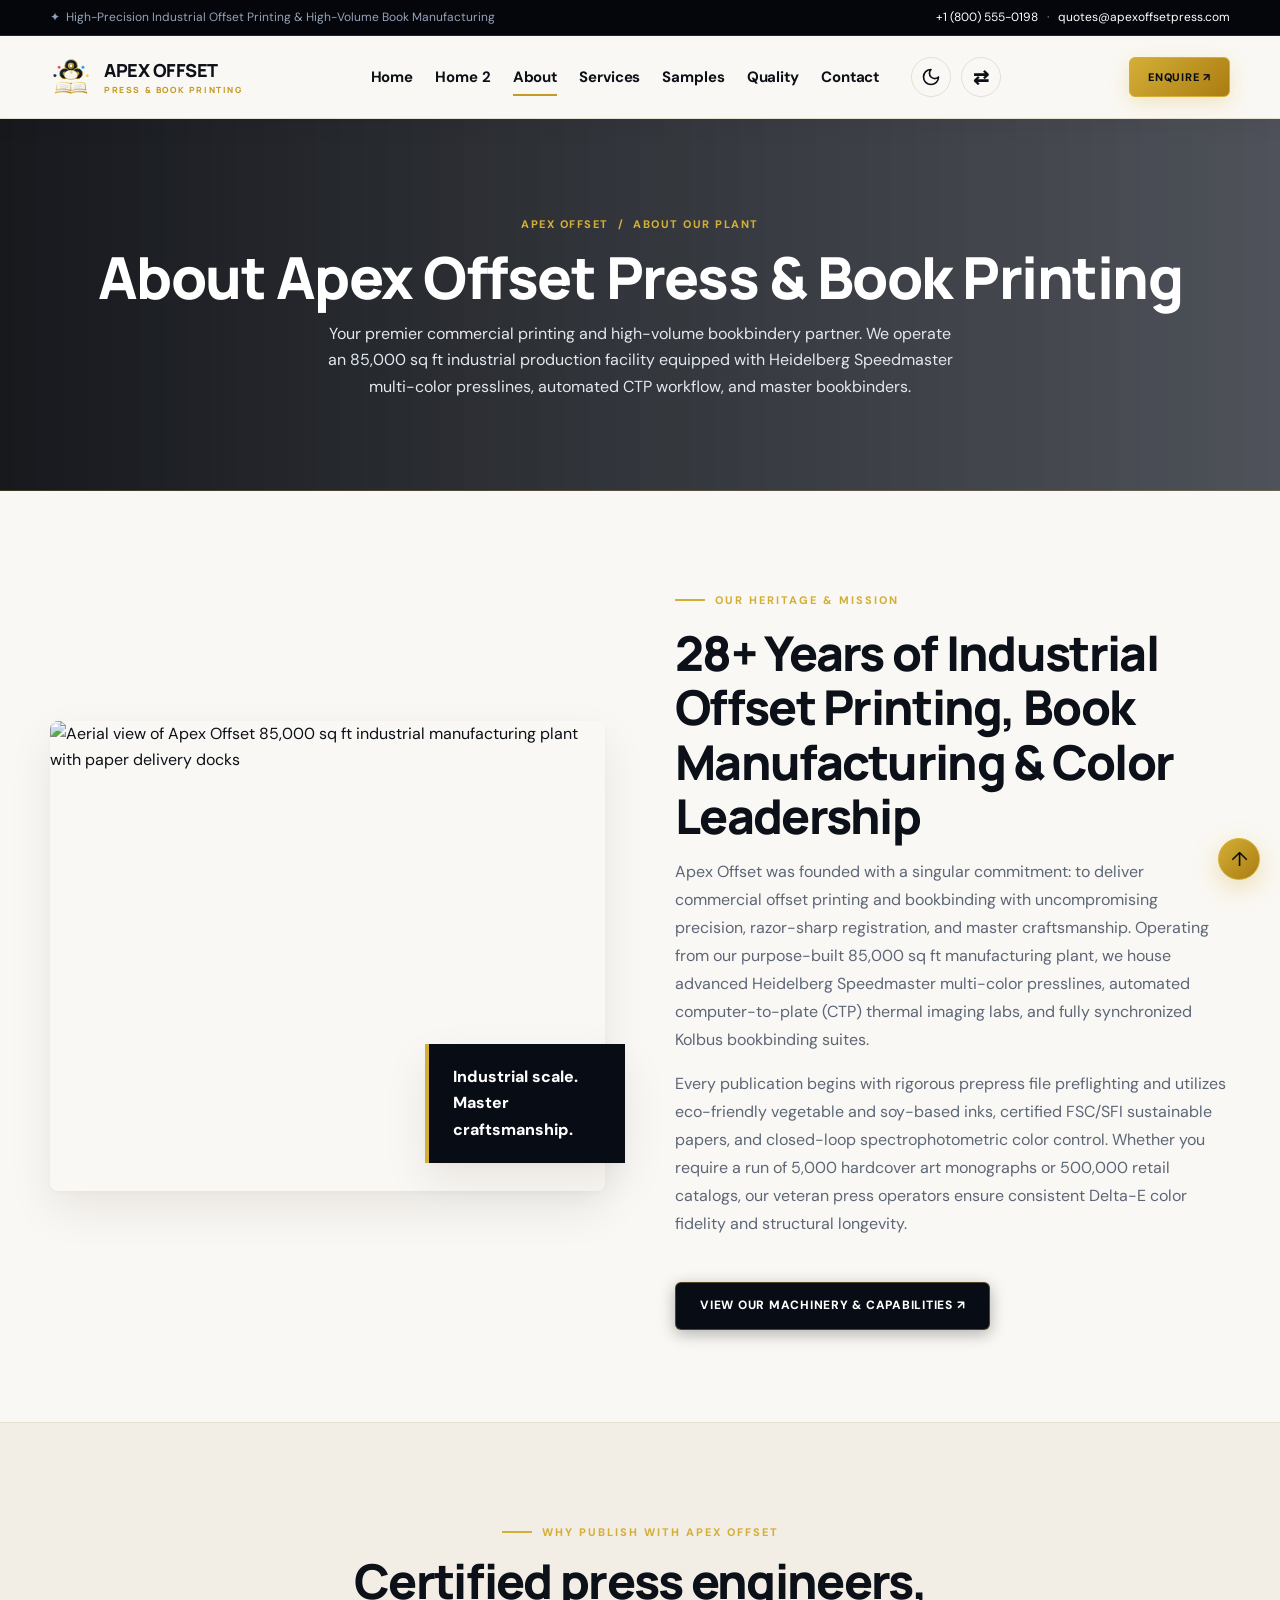
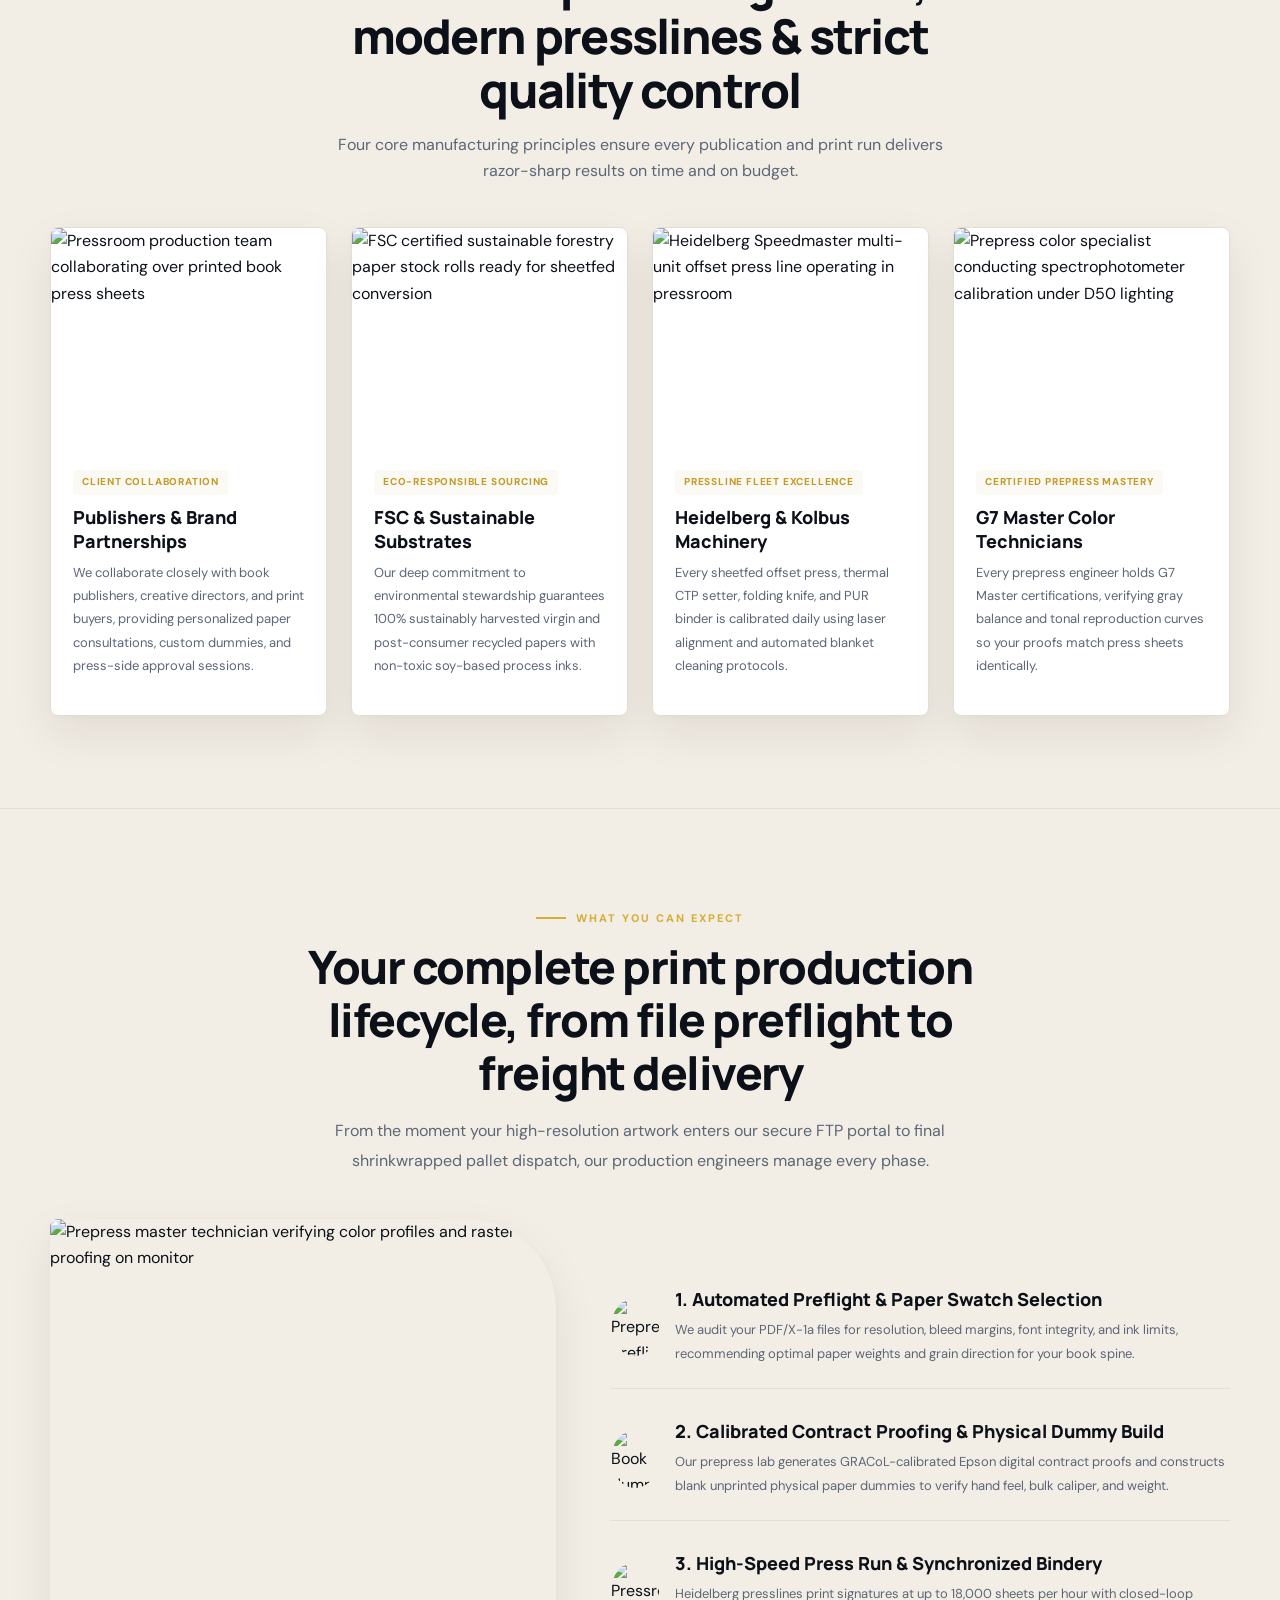
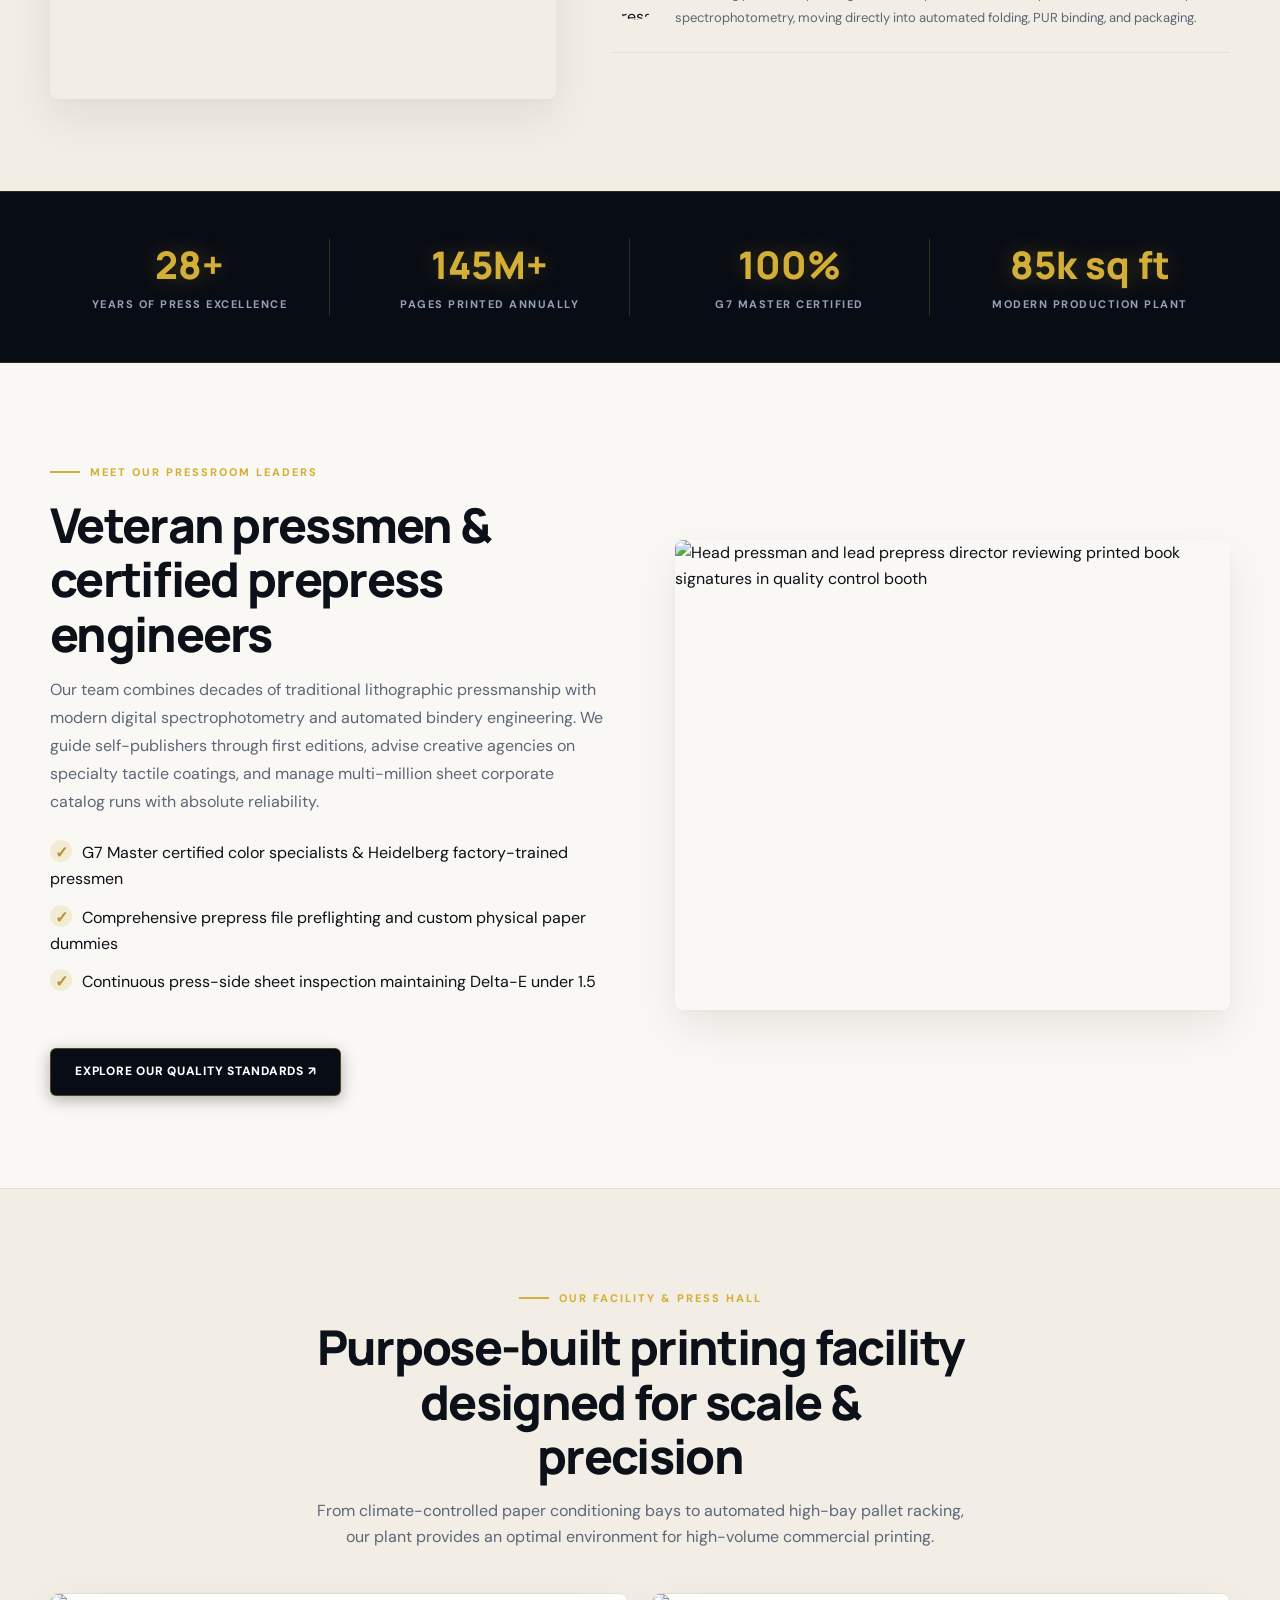
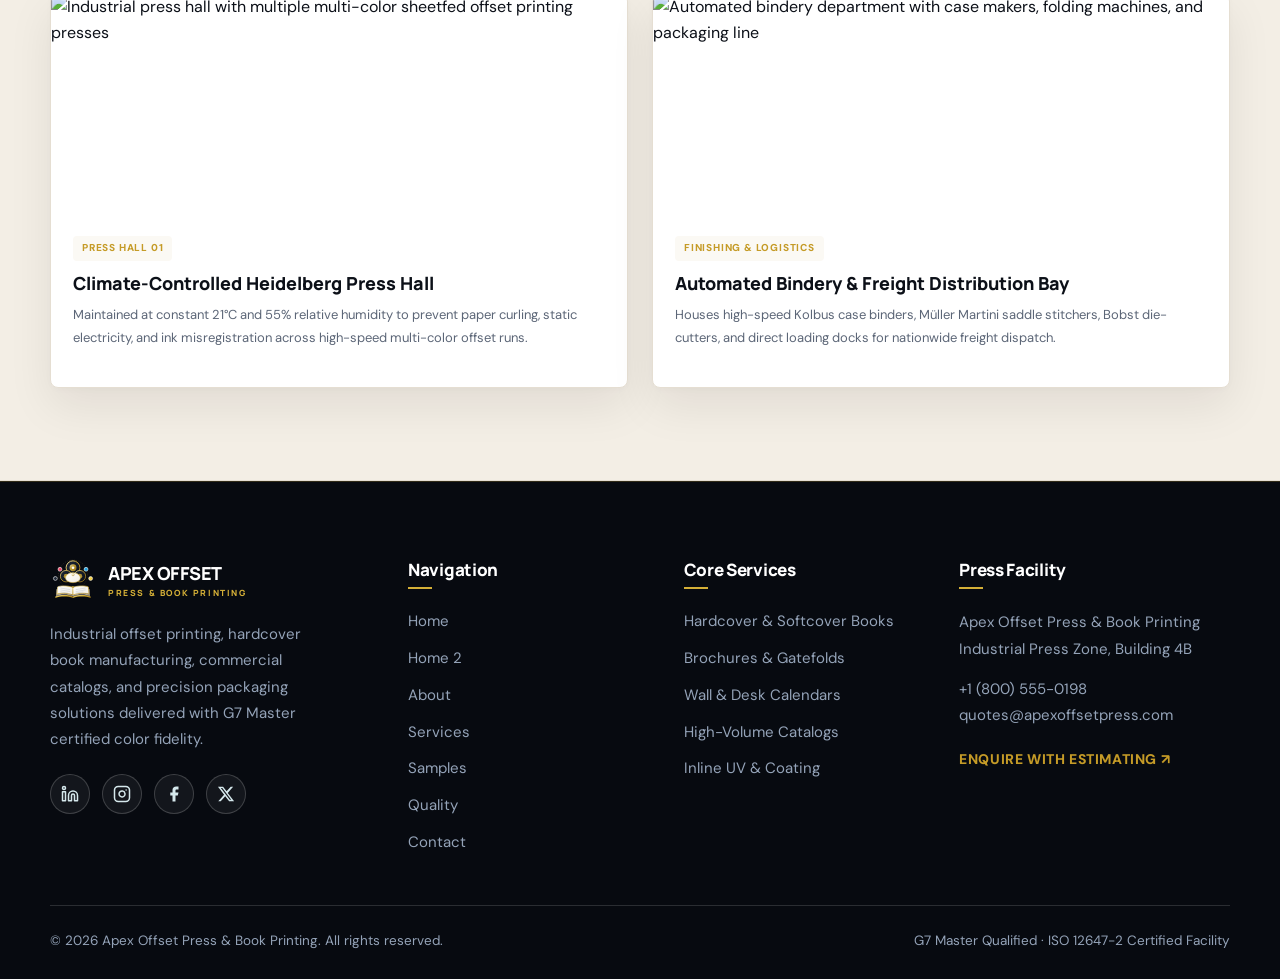
==== commit 13a3d074: "U" ====
--- a/about.html
+++ b/about.html
@@ -2,28 +2,28 @@
 <html lang="en" dir="ltr"><head><meta charset="utf-8"><meta name="viewport" content="width=device-width, initial-scale=1"><meta name="description" content="Learn about Apex Offset Press & Book Printing — 28+ years of industrial lithographic excellence, 85,000 sq ft production plant, G7 Master certified color, and master bookbinders."><meta name="theme-color" content="#111827"><title>About | Apex Offset Press &amp; Book Printing</title><link rel="icon" type="image/svg+xml" href="assets/favicon.svg"><link rel="stylesheet" href="assets/styles.css"></head>
 <body>
 <div class="topbar"><div class="container"><span>✦&nbsp; High-Precision Industrial Offset Printing &amp; High-Volume Book Manufacturing</span><span><a href="tel:+18005550198">+1 (800) 555-0198</a>&nbsp;&nbsp; · &nbsp;&nbsp;<a href="mailto:quotes@apexoffsetpress.com">quotes@apexoffsetpress.com</a></span></div></div>
-<header class="site-header"><div class="container nav-wrap"><a class="brand" href="index.html"><img src="assets/logo.svg" alt="Apex Offset Press &amp; Book Printing Logo" class="brand-logo" width="42" height="42"><span class="brand-text"><span class="brand-name">APEX OFFSET</span><span class="brand-sub">PRESS &amp; BOOK PRINTING</span></span></a><nav class="nav-links"><a href="index.html">Home</a><a href="home-2.html">Home 2</a><a href="about.html" class="active">About</a><a href="services.html">Services</a><a href="samples.html">Samples</a><a href="quality.html">Quality</a><a href="contact.html">Contact</a><div class="nav-tools"><button class="icon-btn theme-toggle" data-theme-toggle aria-label="Toggle theme" title="Toggle Light / Dark mode"><svg class="theme-icon-moon" width="19" height="19" viewBox="0 0 24 24" fill="none" stroke="currentColor" stroke-width="2" stroke-linecap="round" stroke-linejoin="round" aria-hidden="true"><path d="M12 3a6 6 0 0 0 9 9 9 0 1 1-9-9Z"/></svg><svg class="theme-icon-sun" width="19" height="19" viewBox="0 0 24 24" fill="none" stroke="currentColor" stroke-width="2" stroke-linecap="round" stroke-linejoin="round" aria-hidden="true"><circle cx="12" cy="12" r="4"/><path d="M12 2v2"/><path d="M12 20v2"/><path d="m4.93 4.93 1.41 1.41"/><path d="m17.66 17.66 1.41 1.41"/><path d="M2 12h2"/><path d="M20 12h2"/><path d="m6.34 17.66-1.41 1.41"/><path d="m19.07 4.93-1.41 1.41"/></svg></button><button class="icon-btn" data-rtl-toggle aria-label="Toggle RTL" title="RTL / LTR">⇄</button></div><a class="btn nav-cta-btn" href="contact.html#quote-form">Enquire ↗</a></nav><div class="nav-actions"><a class="btn btn-small" href="contact.html#quote-form">Enquire ↗</a><button class="icon-btn menu-toggle" aria-label="Open menu" aria-expanded="false">☰</button></div></div></header><main>
+<header class="site-header"><div class="container nav-wrap"><a class="brand" href="index.html"><img src="assets/logo.svg" alt="Apex Offset Press &amp; Book Printing Logo" class="brand-logo" width="42" height="42"><span class="brand-text"><span class="brand-name">APEX OFFSET</span><span class="brand-sub">PRESS &amp; BOOK PRINTING</span></span></a><nav class="nav-links"><a href="index.html">Home</a><a href="home-2.html">Home 2</a><a href="about.html" class="active">About</a><a href="services.html">Services</a><a href="samples.html">Samples</a><a href="quality.html">Quality</a><a href="contact.html">Contact</a><div class="nav-tools"><button class="icon-btn theme-toggle" data-theme-toggle aria-label="Toggle theme" title="Toggle Light / Dark mode"><svg class="theme-icon-moon" width="19" height="19" viewBox="0 0 24 24" fill="none" stroke="currentColor" stroke-width="2" stroke-linecap="round" stroke-linejoin="round" aria-hidden="true"><path d="M12 3a6 6 0 0 0 9 9 9 9 0 1 1-9-9Z"/></svg><svg class="theme-icon-sun" width="19" height="19" viewBox="0 0 24 24" fill="none" stroke="currentColor" stroke-width="2" stroke-linecap="round" stroke-linejoin="round" aria-hidden="true"><circle cx="12" cy="12" r="4"/><path d="M12 2v2"/><path d="M12 20v2"/><path d="m4.93 4.93 1.41 1.41"/><path d="m17.66 17.66 1.41 1.41"/><path d="M2 12h2"/><path d="M20 12h2"/><path d="m6.34 17.66-1.41 1.41"/><path d="m19.07 4.93-1.41 1.41"/></svg></button><button class="icon-btn" data-rtl-toggle aria-label="Toggle RTL" title="RTL / LTR">⇄</button></div><a class="btn nav-cta-btn" href="contact.html#quote-form">Enquire ↗</a></nav><div class="nav-actions"><a class="btn btn-small" href="contact.html#quote-form">Enquire ↗</a><button class="icon-btn menu-toggle" aria-label="Open menu" aria-expanded="false">☰</button></div></div></header><main>
 
-<section class="page-hero" style="background-image:linear-gradient(90deg,rgba(4,6,11,.92),rgba(12,18,30,.72)),url('assets/images/image-64.png')"><div class="container"><div class="breadcrumb">Apex Offset&nbsp; / &nbsp;About Our Plant</div><h1>About Apex Offset Press &amp; Book Printing</h1><p>Your premier commercial printing and high-volume bookbindery partner. We operate an 85,000 sq ft industrial production facility equipped with Heidelberg Speedmaster multi-color presslines, automated CTP workflow, and master bookbinders.</p></div></section>
+<section class="page-hero" style="background-image:linear-gradient(90deg,rgba(4,6,11,.92),rgba(12,18,30,.72)),url('https://5.imimg.com/data5/SELLER/Default/2025/6/522982598/LD/EE/OF/11093450/news-paper-printing-services.jpg')"><div class="container"><div class="breadcrumb">Apex Offset&nbsp; / &nbsp;About Our Plant</div><h1>About Apex Offset Press &amp; Book Printing</h1><p>Your premier commercial printing and high-volume bookbindery partner. We operate an 85,000 sq ft industrial production facility equipped with Heidelberg Speedmaster multi-color presslines, automated CTP workflow, and master bookbinders.</p><div class="page-hero-media"><img src="https://5.imimg.com/data5/SELLER/Default/2025/6/522982598/LD/EE/OF/11093450/news-paper-printing-services.jpg" alt="Industrial offset printing pressroom at Apex Offset" loading="eager"></div></div></section>
 
-<section class="section"><div class="container split reveal"><div class="split-media"><img src="assets/images/image-98.png" alt="Aerial view of Apex Offset 85,000 sq ft industrial manufacturing plant with paper delivery docks"><div class="float-note">Industrial scale. Master craftsmanship.</div></div><div class="split-copy"><span class="eyebrow">Our heritage &amp; mission</span><h2>28+ Years of Industrial Offset Printing, Book Manufacturing &amp; Color Leadership</h2><p>Apex Offset was founded with a singular commitment: to deliver commercial offset printing and bookbinding with uncompromising precision, razor-sharp registration, and master craftsmanship. Operating from our purpose-built 85,000 sq ft manufacturing plant, we house advanced Heidelberg Speedmaster multi-color presslines, automated computer-to-plate (CTP) thermal imaging labs, and fully synchronized Kolbus bookbinding suites.</p><p>Every publication begins with rigorous prepress file preflighting and utilizes eco-friendly vegetable and soy-based inks, certified FSC/SFI sustainable papers, and closed-loop spectrophotometric color control. Whether you require a run of 5,000 hardcover art monographs or 500,000 retail catalogs, our veteran press operators ensure consistent Delta-E color fidelity and structural longevity.</p><a class="btn btn-dark" href="home-2.html">View our machinery &amp; capabilities ↗</a></div></div></section>
+<section class="section"><div class="container split reveal"><div class="split-media"><img src="https://worldpapermill.com/uploads/paper_mill_machinery_manufacturers_hero_0c8336baaa.webp" alt="Aerial view of Apex Offset 85,000 sq ft industrial manufacturing plant with paper delivery docks"><div class="float-note">Industrial scale. Master craftsmanship.</div></div><div class="split-copy"><span class="eyebrow">Our heritage &amp; mission</span><h2>28+ Years of Industrial Offset Printing, Book Manufacturing &amp; Color Leadership</h2><p>Apex Offset was founded with a singular commitment: to deliver commercial offset printing and bookbinding with uncompromising precision, razor-sharp registration, and master craftsmanship. Operating from our purpose-built 85,000 sq ft manufacturing plant, we house advanced Heidelberg Speedmaster multi-color presslines, automated computer-to-plate (CTP) thermal imaging labs, and fully synchronized Kolbus bookbinding suites.</p><p>Every publication begins with rigorous prepress file preflighting and utilizes eco-friendly vegetable and soy-based inks, certified FSC/SFI sustainable papers, and closed-loop spectrophotometric color control. Whether you require a run of 5,000 hardcover art monographs or 500,000 retail catalogs, our veteran press operators ensure consistent Delta-E color fidelity and structural longevity.</p><a class="btn btn-dark" href="home-2.html" style="margin-top:28px">View our machinery &amp; capabilities ↗</a></div></div></section>
 
 <section class="section section-sand"><div class="container"><div class="section-head center reveal"><span class="eyebrow">Why publish with Apex Offset</span><h2>Certified press engineers, modern presslines &amp; strict quality control</h2><p>Four core manufacturing principles ensure every publication and print run delivers razor-sharp results on time and on budget.</p></div><div class="grid grid-4">
-<div class="feature-img-card reveal"><img src="assets/images/image-94.png" alt="Pressroom production team collaborating over printed book press sheets" loading="lazy"><div class="feature-img-body"><span class="card-badge">Client Collaboration</span><h3>Publishers &amp; Brand Partnerships</h3><p>We collaborate closely with book publishers, creative directors, and print buyers, providing personalized paper consultations, custom dummies, and press-side approval sessions.</p></div></div>
-<div class="feature-img-card reveal"><img src="assets/images/image-63.png" alt="FSC certified sustainable forestry paper stock rolls ready for sheetfed conversion" loading="lazy"><div class="feature-img-body"><span class="card-badge">Eco-Responsible Sourcing</span><h3>FSC &amp; Sustainable Substrates</h3><p>Our deep commitment to environmental stewardship guarantees 100% sustainably harvested virgin and post-consumer recycled papers with non-toxic soy-based process inks.</p></div></div>
-<div class="feature-img-card reveal"><img src="assets/images/image-91.png" alt="Heidelberg Speedmaster multi-unit offset press line operating in pressroom" loading="lazy"><div class="feature-img-body"><span class="card-badge">Pressline Fleet Excellence</span><h3>Heidelberg &amp; Kolbus Machinery</h3><p>Every sheetfed offset press, thermal CTP setter, folding knife, and PUR binder is calibrated daily using laser alignment and automated blanket cleaning protocols.</p></div></div>
-<div class="feature-img-card reveal"><img src="assets/images/image-28.png" alt="Prepress color specialist conducting spectrophotometer calibration under D50 lighting" loading="lazy"><div class="feature-img-body"><span class="card-badge">Certified Prepress Mastery</span><h3>G7 Master Color Technicians</h3><p>Every prepress engineer holds G7 Master certifications, verifying gray balance and tonal reproduction curves so your proofs match press sheets identically.</p></div></div>
+<div class="feature-img-card reveal"><img src="https://media.istockphoto.com/id/2271520339/photo/printing-professionals-discussing-production-plans-in-a-busy-workshop-collaborating-on-new.jpg?s=612x612&w=0&k=20&c=gL92nGowlou9Fj6LdQDFEVD9kXtWyWnECI1tOyIydK4=" alt="Pressroom production team collaborating over printed book press sheets" loading="lazy"><div class="feature-img-body"><span class="card-badge">Client Collaboration</span><h3>Publishers &amp; Brand Partnerships</h3><p>We collaborate closely with book publishers, creative directors, and print buyers, providing personalized paper consultations, custom dummies, and press-side approval sessions.</p></div></div>
+<div class="feature-img-card reveal"><img src="https://www.hazel4d.com/app/uploads/2024/02/FSC2-1290x860.jpg" alt="FSC certified sustainable forestry paper stock rolls ready for sheetfed conversion" loading="lazy"><div class="feature-img-body"><span class="card-badge">Eco-Responsible Sourcing</span><h3>FSC &amp; Sustainable Substrates</h3><p>Our deep commitment to environmental stewardship guarantees 100% sustainably harvested virgin and post-consumer recycled papers with non-toxic soy-based process inks.</p></div></div>
+<div class="feature-img-card reveal"><img src="https://www.heidelberg.com/global/media/global_media/company___press_lounge/press_kits_1/2024/drupa_4/press_releases/speedmaster_xl_1/05_Speedmaster_XL_106-Plate_to_Unit_r_16_9_res_1290x726.jpg?rev=1475501&time=1711381493797" alt="Heidelberg Speedmaster multi-unit offset press line operating in pressroom" loading="lazy"><div class="feature-img-body"><span class="card-badge">Pressline Fleet Excellence</span><h3>Heidelberg &amp; Kolbus Machinery</h3><p>Every sheetfed offset press, thermal CTP setter, folding knife, and PUR binder is calibrated daily using laser alignment and automated blanket cleaning protocols.</p></div></div>
+<div class="feature-img-card reveal"><img src="https://encrypted-tbn0.gstatic.com/images?q=tbn:ANd9GcS1FeDp-In_kKsSOLFUmA0u5zd9YGMTiqztV6zorMMzxO2iJBHeyj1gleI&s=10" alt="Prepress color specialist conducting spectrophotometer calibration under D50 lighting" loading="lazy"><div class="feature-img-body"><span class="card-badge">Certified Prepress Mastery</span><h3>G7 Master Color Technicians</h3><p>Every prepress engineer holds G7 Master certifications, verifying gray balance and tonal reproduction curves so your proofs match press sheets identically.</p></div></div>
 </div></div></section>
 
 <section class="section about-approach-section">
  <div class="container">
   <div class="about-approach-heading reveal"><span class="eyebrow">What you can expect</span><h2>Your complete print production lifecycle, from file preflight to freight delivery</h2><p>From the moment your high-resolution artwork enters our secure FTP portal to final shrinkwrapped pallet dispatch, our production engineers manage every phase.</p></div>
   <div class="about-approach-grid">
-   <div class="about-approach-photo reveal"><img src="assets/images/image-68.png" alt="Prepress master technician verifying color profiles and raster proofing on monitor" loading="lazy"></div>
+   <div class="about-approach-photo reveal"><img src="https://iisdt.in/wp-content/uploads/2025/12/Certified-Pre-Press-Technician.jpg" alt="Prepress master technician verifying color profiles and raster proofing on monitor" loading="lazy"></div>
    <div class="about-approach-list">
-    <article class="approach-item reveal"><img src="assets/images/image-86.png" alt="Prepress preflight technician" style="width:58px;height:58px;object-fit:cover;border-radius:50%;align-self:center" loading="lazy"><div><h3>1. Automated Preflight &amp; Paper Swatch Selection</h3><p>We audit your PDF/X-1a files for resolution, bleed margins, font integrity, and ink limits, recommending optimal paper weights and grain direction for your book spine.</p></div></article>
-    <article class="approach-item reveal"><img src="assets/images/image-93.png" alt="Book dummy assembly specialist" style="width:58px;height:58px;object-fit:cover;border-radius:50%;align-self:center" loading="lazy"><div><h3>2. Calibrated Contract Proofing &amp; Physical Dummy Build</h3><p>Our prepress lab generates GRACoL-calibrated Epson digital contract proofs and constructs blank unprinted physical paper dummies to verify hand feel, bulk caliper, and weight.</p></div></article>
-    <article class="approach-item reveal"><img src="assets/images/image-90.png" alt="Pressroom pressman team" style="width:58px;height:58px;object-fit:cover;border-radius:50%;align-self:center" loading="lazy"><div><h3>3. High-Speed Press Run &amp; Synchronized Bindery</h3><p>Heidelberg presslines print signatures at up to 18,000 sheets per hour with closed-loop spectrophotometry, moving directly into automated folding, PUR binding, and packaging.</p></div></article>
+    <article class="approach-item reveal"><img src="https://encrypted-tbn0.gstatic.com/images?q=tbn:ANd9GcQYARkchyX_oX5IL3szxGyW8L-chhnMbDMw65Q1GUonPnJ_nOrLV3BdWjU&s=10" alt="Prepress preflight technician" style="width:58px;height:58px;object-fit:cover;border-radius:50%;align-self:center" loading="lazy"><div><h3>1. Automated Preflight &amp; Paper Swatch Selection</h3><p>We audit your PDF/X-1a files for resolution, bleed margins, font integrity, and ink limits, recommending optimal paper weights and grain direction for your book spine.</p></div></article>
+    <article class="approach-item reveal"><img src="https://www.ziprecruiter.com/svc/fotomat/public-ziprecruiter/cms/689065064PrepressTechnician.jpg=ws1280x960" alt="Book dummy assembly specialist" style="width:58px;height:58px;object-fit:cover;border-radius:50%;align-self:center" loading="lazy"><div><h3>2. Calibrated Contract Proofing &amp; Physical Dummy Build</h3><p>Our prepress lab generates GRACoL-calibrated Epson digital contract proofs and constructs blank unprinted physical paper dummies to verify hand feel, bulk caliper, and weight.</p></div></article>
+    <article class="approach-item reveal"><img src="https://www.heidelberg.com/global/media/global_media/products___sheetfed_offset/user_reports_2/press_control_systems/cleveland_menu.jpg" alt="Pressroom pressman team" style="width:58px;height:58px;object-fit:cover;border-radius:50%;align-self:center" loading="lazy"><div><h3>3. High-Speed Press Run &amp; Synchronized Bindery</h3><p>Heidelberg presslines print signatures at up to 18,000 sheets per hour with closed-loop spectrophotometry, moving directly into automated folding, PUR binding, and packaging.</p></div></article>
    </div>
   </div>
  </div>
@@ -31,14 +31,14 @@
 
 <section class="stats"><div class="container stat-row"><div class="stat"><strong>28+</strong><span>Years of Press Excellence</span></div><div class="stat"><strong>145M+</strong><span>Pages Printed Annually</span></div><div class="stat"><strong>100%</strong><span>G7 Master Certified</span></div><div class="stat"><strong>85k sq ft</strong><span>Modern Production Plant</span></div></div></section>
 
-<section class="section"><div class="container split reveal"><div class="split-copy"><span class="eyebrow">Meet our pressroom leaders</span><h2>Veteran pressmen &amp; certified prepress engineers</h2><p>Our team combines decades of traditional lithographic pressmanship with modern digital spectrophotometry and automated bindery engineering. We guide self-publishers through first editions, advise creative agencies on specialty tactile coatings, and manage multi-million sheet corporate catalog runs with absolute reliability.</p><ul class="check-list"><li>G7 Master certified color specialists &amp; Heidelberg factory-trained pressmen</li><li>Comprehensive prepress file preflighting and custom physical paper dummies</li><li>Continuous press-side sheet inspection maintaining Delta-E under 1.5</li></ul><a class="btn btn-dark" href="quality.html">Explore our quality standards ↗</a></div><div class="split-media"><img src="assets/images/image-70.png" alt="Head pressman and lead prepress director reviewing printed book signatures in quality control booth" loading="lazy"></div></div></section>
+<section class="section"><div class="container split reveal"><div class="split-copy"><span class="eyebrow">Meet our pressroom leaders</span><h2>Veteran pressmen &amp; certified prepress engineers</h2><p>Our team combines decades of traditional lithographic pressmanship with modern digital spectrophotometry and automated bindery engineering. We guide self-publishers through first editions, advise creative agencies on specialty tactile coatings, and manage multi-million sheet corporate catalog runs with absolute reliability.</p><ul class="check-list"><li>G7 Master certified color specialists &amp; Heidelberg factory-trained pressmen</li><li>Comprehensive prepress file preflighting and custom physical paper dummies</li><li>Continuous press-side sheet inspection maintaining Delta-E under 1.5</li></ul><a class="btn btn-dark" href="quality.html">Explore our quality standards ↗</a></div><div class="split-media"><img src="https://static.vecteezy.com/system/resources/thumbnails/038/351/056/small_2x/print-house-worker-controlling-printing-process-quality-and-checking-colors-with-magnifying-glass-photo.jpg" alt="Head pressman and lead prepress director reviewing printed book signatures in quality control booth" loading="lazy"></div></div></section>
 
 <!-- Base & Facilities Showcase -->
 <section class="section section-sand"><div class="container">
 <div class="section-head center reveal"><span class="eyebrow">Our Facility &amp; Press Hall</span><h2>Purpose-built printing facility designed for scale &amp; precision</h2><p>From climate-controlled paper conditioning bays to automated high-bay pallet racking, our plant provides an optimal environment for high-volume commercial printing.</p></div>
 <div class="grid grid-2">
-<div class="feature-img-card reveal"><img src="assets/images/image-100.png" alt="Industrial press hall with multiple multi-color sheetfed offset printing presses" loading="lazy"><div class="feature-img-body"><span class="card-badge">Press Hall 01</span><h3>Climate-Controlled Heidelberg Press Hall</h3><p>Maintained at constant 21°C and 55% relative humidity to prevent paper curling, static electricity, and ink misregistration across high-speed multi-color offset runs.</p></div></div>
-<div class="feature-img-card reveal"><img src="assets/images/image-101.png" alt="Automated bindery department with case makers, folding machines, and packaging line" loading="lazy"><div class="feature-img-body"><span class="card-badge">Finishing &amp; Logistics</span><h3>Automated Bindery &amp; Freight Distribution Bay</h3><p>Houses high-speed Kolbus case binders, Müller Martini saddle stitchers, Bobst die-cutters, and direct loading docks for nationwide freight dispatch.</p></div></div>
+<div class="feature-img-card reveal"><img src="https://media.exapro.com/product/2026/10/P260903382/848f18fd485740a58b405e200887038e/offset-presses-5-colours-heidelberg-xl-75-5-lx-p260903382_15.jpeg" alt="Industrial press hall with multiple multi-color sheetfed offset printing presses" loading="lazy"><div class="feature-img-body"><span class="card-badge">Press Hall 01</span><h3>Climate-Controlled Heidelberg Press Hall</h3><p>Maintained at constant 21°C and 55% relative humidity to prevent paper curling, static electricity, and ink misregistration across high-speed multi-color offset runs.</p></div></div>
+<div class="feature-img-card reveal"><img src="https://www.lineomatic.com/wp-content/uploads/2026/04/fully-automatic-exercise-banner-1.png" alt="Automated bindery department with case makers, folding machines, and packaging line" loading="lazy"><div class="feature-img-body"><span class="card-badge">Finishing &amp; Logistics</span><h3>Automated Bindery &amp; Freight Distribution Bay</h3><p>Houses high-speed Kolbus case binders, Müller Martini saddle stitchers, Bobst die-cutters, and direct loading docks for nationwide freight dispatch.</p></div></div>
 </div>
 </div></section>
 
--- a/assets/styles.css
+++ b/assets/styles.css
@@ -4,7 +4,7 @@
 *{box-sizing:border-box}html{scroll-behavior:smooth;scroll-padding-top:calc(var(--nav-total) + 16px)}body{margin:0;padding-top:var(--nav-total);background:var(--paper);color:var(--ink);font-family:'DM Sans',sans-serif;line-height:1.65;transition:background .25s,color .25s}body.dark{--paper:#080c14;--ink:#f8fafc;--muted:#9aa5b8;--line:#1c2436;--card:#101726;--sand:#0c121e;--sky:#131c2e;--ocean:#d4af37;--teal:#d4af37;--accent:#f0cf65;--gold:#d4af37;--gold-muted:rgba(212,175,55,.2);--gold-border:rgba(212,175,55,.4);--shadow:0 20px 50px rgba(0,0,0,.6)}body.dark .site-header{background:rgba(8,12,20,.96);border-bottom:1px solid rgba(212,175,55,.2);box-shadow:0 4px 25px rgba(0,0,0,.55)}body.dark .topbar{background:#04060a;border-bottom:1px solid rgba(212,175,55,.18)}body.dark .hero:after{background:linear-gradient(90deg,rgba(4,6,11,.95),rgba(4,6,11,.45))}body.dark .btn-outline,body.dark .btn-outline-light{color:#fff;border-color:rgba(212,175,55,.6)}body.dark .price-card.featured{background:#131c30;border-color:var(--gold)}body.dark input,body.dark textarea,body.dark select{background:#101726;color:#f8fafc;border-color:#1c2436}
 a{color:inherit;text-decoration:none}img{display:block;max-width:100%}button,input,textarea,select{font:inherit}.container{width:min(1180px,calc(100% - 40px));margin:auto}.topbar{position:fixed;top:0;left:0;right:0;width:100%;height:var(--topbar-h);z-index:1000;background:var(--deep);color:#94a3b8;font-size:12px;padding:8px 0;display:flex;align-items:center;border-bottom:1px solid rgba(212,175,55,.18)}.topbar .container{display:flex;justify-content:space-between;gap:15px;flex-wrap:wrap}.topbar a{color:#fff}.topbar a:hover{color:#d4af37}.site-header{position:fixed;top:var(--topbar-h);left:0;right:0;width:100%;z-index:999;background:rgba(250,248,244,.95);backdrop-filter:blur(16px);-webkit-backdrop-filter:blur(16px);border-bottom:1px solid var(--line);box-shadow:0 4px 25px rgba(20,16,10,.06)}.nav-wrap{height:82px;display:flex;align-items:center;justify-content:space-between;gap:24px}.brand{display:flex;align-items:center;gap:12px;text-decoration:none;line-height:1.15;white-space:nowrap}.brand-logo{height:42px;width:auto;max-width:56px;object-fit:contain;display:block;flex-shrink:0;transition:transform .25s ease}.brand:hover .brand-logo{transform:scale(1.05)}.brand-text{display:flex;flex-direction:column;gap:1.5px}.brand-name{font:800 18px 'Manrope',sans-serif;color:var(--ink);letter-spacing:-.5px}.brand-sub{font:800 8.5px 'Manrope',sans-serif;letter-spacing:1.6px;text-transform:uppercase;color:var(--teal)}.site-footer .brand .brand-logo{height:46px;max-width:60px}.site-footer .brand .brand-name{color:#fff}.site-footer .brand .brand-sub{color:var(--gold)}.brand-mark{width:39px;height:39px;border-radius:50% 50% 50% 8px;background:linear-gradient(145deg,var(--teal),var(--ocean));display:grid;place-items:center;color:#fff;font-size:20px;transform:rotate(-8deg)}.nav-links{display:flex;align-items:center;gap:22px;font-size:15px;font-weight:700}.nav-links a{padding:10px 0;position:relative;color:var(--ink);font-size:15px;letter-spacing:-.1px}.nav-links a:after{content:"";height:2.5px;position:absolute;bottom:3px;left:0;width:0;background:var(--teal);transition:.25s}.nav-links a:hover:after,.nav-links a.active:after{width:100%}.nav-actions{display:flex;align-items:center;gap:8px}.icon-btn{width:40px;height:40px;border:1.5px solid var(--line);background:transparent;color:var(--ink);border-radius:50%;cursor:pointer;font-size:19px;display:inline-flex;align-items:center;justify-content:center;line-height:1;transition:all .25s ease}.icon-btn:hover{border-color:var(--teal);color:var(--teal);background:rgba(212,175,55,.1);transform:scale(1.06)}body.dark .icon-btn:hover{background:rgba(212,175,55,.16);border-color:var(--teal);color:var(--teal)}.menu-toggle{display:none}.btn{display:inline-flex;align-items:center;justify-content:center;gap:9px;padding:13px 24px;border-radius:6px;background:linear-gradient(135deg,#d4af37 0%,#aa7c11 100%);color:#080c13;font-weight:800;font-size:12px;letter-spacing:.75px;text-transform:uppercase;border:1px solid #d4af37;box-shadow:0 6px 20px rgba(212,175,55,.28);transition:all .25s ease;cursor:pointer}.btn:hover{background:linear-gradient(135deg,#f3dfa2 0%,#c59b27 100%);color:#080c13;transform:translateY(-2px);box-shadow:0 12px 28px rgba(212,175,55,.45)}.btn-dark{background:var(--navy);border:1px solid rgba(212,175,55,.35);color:#fff;box-shadow:0 4px 16px rgba(4,6,11,.3)}.btn-dark:hover{background:#141b26;border-color:#d4af37;color:#d4af37}.btn-outline,.btn-outline-light{background:transparent;color:#fff;border:1.5px solid rgba(212,175,55,.7);box-shadow:none}.btn-outline:hover,.btn-outline-light:hover{background:#d4af37;color:#080c13;border-color:#d4af37}.btn-small{padding:10px 18px;font-size:11px}
 .hero{min-height:calc(100vh - var(--nav-total));min-height:calc(100dvh - var(--nav-total));position:relative;display:flex;align-items:center;color:#fff;background-size:cover;background-position:center;overflow:hidden}.hero:after{content:"";position:absolute;inset:0;background:linear-gradient(90deg,rgba(4,6,11,.92) 0%,rgba(4,6,11,.65) 60%,rgba(4,6,11,.35) 100%)}.hero-content{position:relative;z-index:1;padding:clamp(20px,4.5vh,52px) 0;max-width:720px;width:100%}.eyebrow{display:inline-flex;align-items:center;gap:10px;color:var(--accent);font-size:11px;font-weight:800;letter-spacing:2px;text-transform:uppercase}.eyebrow:before{content:"";width:30px;height:2px;background:currentColor}.hero h1{font:800 clamp(36px,4.5vw,68px)/1.06 Manrope;letter-spacing:-2.5px;margin:clamp(10px,1.8vh,18px) 0}.hero p{font-size:clamp(14px,1.15vw,16.5px);line-height:1.6;max-width:570px;color:#e2e8f0;margin:0 0 clamp(16px,2.4vh,26px)}.hero-actions{display:flex;gap:12px;flex-wrap:wrap}.hero-meta{display:flex;gap:clamp(18px,2.8vw,35px);margin-top:clamp(20px,3.5vh,40px);padding-top:clamp(12px,2vh,20px);border-top:1px solid rgba(212,175,55,.28);max-width:550px}.hero-meta strong{display:block;font:800 clamp(18px,2vw,23px) Manrope;color:#fff}.hero-meta span{font-size:11px;color:#cbd5e1;text-transform:uppercase;letter-spacing:1px}.hero-2{min-height:calc(100vh - var(--nav-total));min-height:calc(100dvh - var(--nav-total));text-align:center;justify-content:center;background-position:center 42%}.hero-2:after{background:linear-gradient(0deg,rgba(4,6,11,.88),rgba(4,6,11,.45))}.hero-2 .hero-content{margin:auto;max-width:850px}.hero-2 .eyebrow{color:#d4af37;text-shadow:0 2px 10px rgba(0,0,0,.95),0 1px 3px rgba(0,0,0,.9)}.hero-2 .eyebrow:before{box-shadow:0 1px 4px rgba(0,0,0,.85)}.hero-2 .hero-content p{margin:0 auto clamp(16px,2.4vh,26px)}.hero-2 .hero-actions{justify-content:center}.hero-2 .hero-meta{margin:clamp(20px,3.5vh,40px) auto 0;justify-content:center}
-.section{padding:92px 0}.section-sand{background:var(--sand);border-top:1px solid var(--line);border-bottom:1px solid var(--line)}.section-sky{background:var(--sky)}.section-head{max-width:650px;margin-bottom:42px}.section-head.center{text-align:center;margin-left:auto;margin-right:auto}.section-head.center .eyebrow{justify-content:center}.section-head h2,.split-copy h2{font:800 clamp(30px,4vw,48px)/1.13 Manrope;letter-spacing:-1.7px;margin:13px 0 15px;color:var(--ink)}.section-head p,.split-copy p{color:var(--muted);margin:0}.grid{display:grid;gap:24px}.grid-2{grid-template-columns:repeat(2,1fr)}.grid-3{grid-template-columns:repeat(3,1fr)}.grid-4{grid-template-columns:repeat(4,1fr)}.split{display:grid;grid-template-columns:1fr 1fr;gap:70px;align-items:center}.split-media{position:relative}.split-media img{width:100%;height:470px;object-fit:cover;border-radius:8px;box-shadow:var(--shadow)}.float-note{position:absolute;right:-20px;bottom:28px;background:var(--navy);color:#fff;border-left:4px solid var(--accent);padding:20px 24px;font-weight:800;max-width:200px;box-shadow:var(--shadow)}.split-copy .eyebrow{margin-bottom:4px}.split-copy h2{margin-top:13px}.check-list{list-style:none;padding:0;margin:24px 0;display:grid;gap:12px}.check-list li:before{content:"✓";display:inline-grid;place-items:center;width:22px;height:22px;background:rgba(212,175,55,.16);color:#b89025;border-radius:50%;font-weight:900;margin-right:10px}
+.section{padding:92px 0}.section-sand{background:var(--sand);border-top:1px solid var(--line);border-bottom:1px solid var(--line)}.section-sky{background:var(--sky)}.section-head{max-width:650px;margin-bottom:42px}.section-head.center{text-align:center;margin-left:auto;margin-right:auto}.section-head.center .eyebrow{justify-content:center}.section-head h2,.split-copy h2{font:800 clamp(30px,4vw,48px)/1.13 Manrope;letter-spacing:-1.7px;margin:13px 0 15px;color:var(--ink)}.section-head p{color:var(--muted);margin:0}.split-copy p{color:var(--muted);margin:0 0 16px;line-height:1.75}.split-copy .btn{margin-top:28px!important}.grid{display:grid;gap:24px}.grid-2{grid-template-columns:repeat(2,1fr)}.grid-3{grid-template-columns:repeat(3,1fr)}.grid-4{grid-template-columns:repeat(4,1fr)}.split{display:grid;grid-template-columns:1fr 1fr;gap:70px;align-items:center}.split-media{position:relative}.split-media img{width:100%;height:470px;object-fit:cover;border-radius:8px;box-shadow:var(--shadow)}.float-note{position:absolute;right:-20px;bottom:28px;background:var(--navy);color:#fff;border-left:4px solid var(--accent);padding:20px 24px;font-weight:800;max-width:200px;box-shadow:var(--shadow)}.split-copy .eyebrow{margin-bottom:4px}.split-copy h2{margin-top:13px}.check-list{list-style:none;padding:0;margin:24px 0;display:grid;gap:12px}.check-list li:before{content:"✓";display:inline-grid;place-items:center;width:22px;height:22px;background:rgba(212,175,55,.16);color:#b89025;border-radius:50%;font-weight:900;margin-right:10px}
 .activity-card{background:var(--card);box-shadow:var(--shadow);overflow:hidden;border-radius:7px;transition:.3s;border:1px solid rgba(212,175,55,.14)}.activity-card:hover{transform:translateY(-7px);border-color:var(--gold)}.activity-card img{height:230px;width:100%;object-fit:cover}.activity-body{padding:23px}.activity-body h3{font:800 19px Manrope;margin:0 0 8px}.activity-body p{font-size:13px;color:var(--muted);margin:0 0 17px}.text-link{color:#b89025;font-weight:800;font-size:12px;text-transform:uppercase;letter-spacing:.8px}.dark .text-link{color:#d4af37}
 .stats{background:#080c14;border-top:1px solid rgba(212,175,55,.18);border-bottom:1px solid rgba(212,175,55,.18);color:#fff;padding:46px 0}.stat-row{display:grid;grid-template-columns:repeat(4,1fr);gap:20px}.stat{text-align:center;border-right:1px solid rgba(212,175,55,.2)}.stat:last-child{border:0}.stat strong{display:block;font:800 38px 'Manrope',sans-serif;color:#d4af37;text-shadow:0 0 24px rgba(212,175,55,.3)}.stat span{font-size:11px;letter-spacing:1.5px;text-transform:uppercase;color:#94a3b8;font-weight:700}
 .feature{padding:28px;border:1px solid var(--line);border-radius:7px;background:var(--card)}.feature-icon{width:48px;height:48px;display:grid;place-items:center;background:rgba(212,175,55,.12);color:var(--teal);font-size:23px;border-radius:50%;margin-bottom:18px}.feature h3{font:800 17px Manrope;margin:0 0 8px}.feature p{font-size:13px;color:var(--muted);margin:0}
@@ -323,8 +323,8 @@
 .feature-img-body h3{font:800 18px Manrope;margin:0 0 8px}
 .feature-img-body p{font-size:13px;color:var(--muted);margin:0 0 16px;flex:1;line-height:1.8}
 
-.gallery-showcase-grid{display:flex;flex-wrap:wrap;justify-content:center;gap:22px}
-.gallery-showcase-grid .gallery-photo-card{flex:0 0 calc((100% - 44px)/3);width:calc((100% - 44px)/3);max-width:calc((100% - 44px)/3);box-sizing:border-box}
+.gallery-showcase-grid{display:grid;grid-template-columns:repeat(3,1fr);gap:24px;width:100%}
+.gallery-showcase-grid .gallery-photo-card{width:100%;max-width:100%;box-sizing:border-box}
 
 /* Home 1 Live Gallery Snapshot Showcase */
 .home1-gallery-section{padding:96px 0;background:linear-gradient(180deg,var(--paper) 0%,var(--sand) 100%);border-bottom:1px solid var(--line)}
@@ -343,7 +343,7 @@
 body.dark .gallery-photo-card{background:var(--card);border-color:var(--line);box-shadow:0 6px 24px rgba(0,0,0,.25)}
 body.dark .gallery-photo-card:hover{border-color:var(--teal);box-shadow:0 20px 42px rgba(0,0,0,.5)}
 
-.gallery-card-thumb{position:relative;overflow:hidden;height:240px;background:#111827}
+.gallery-card-thumb{position:relative;overflow:hidden;height:240px;flex-shrink:0;background:#111827}
 .gallery-photo-card img{width:100%;height:100%;object-fit:cover;transition:transform .65s cubic-bezier(.16,1,.3,1)}
 .gallery-photo-card:hover img{transform:scale(1.08)}
 .gallery-tag-pill{position:absolute;top:12px;left:12px;z-index:2;background:rgba(11,15,23,.85);backdrop-filter:blur(10px);-webkit-backdrop-filter:blur(10px);color:#fff;font-size:10px;font-weight:800;letter-spacing:.8px;text-transform:uppercase;padding:5px 12px;border-radius:20px;border:1px solid rgba(255,255,255,.2);transition:background .25s ease,color .25s ease}
@@ -354,9 +354,9 @@
 [dir="rtl"] .gallery-card-icon{right:auto;left:12px}
 .gallery-photo-card:hover .gallery-card-icon{opacity:1;transform:scale(1);background:var(--teal);color:#ffffff}
 
-.gallery-photo-meta{padding:20px 22px 18px;display:flex;flex-direction:column;flex:1}
-.gallery-photo-meta b{font:800 17px/1.3 Manrope;color:var(--ink);letter-spacing:-.4px;margin-bottom:6px}
-.gallery-photo-meta>span{font-size:13px;color:var(--muted);line-height:1.6;margin-bottom:16px;flex:1}
+.gallery-photo-meta{padding:22px 24px 22px;display:flex;flex-direction:column;flex:1}
+.gallery-photo-meta b{font:800 17px/1.35 'Manrope',sans-serif;color:var(--ink);letter-spacing:-.4px;margin-bottom:8px;min-height:46px;display:-webkit-box;-webkit-line-clamp:2;-webkit-box-orient:vertical;overflow:hidden}
+.gallery-photo-meta>span{font-size:13px;color:var(--muted);line-height:1.6;min-height:64px;display:-webkit-box;-webkit-line-clamp:3;-webkit-box-orient:vertical;overflow:hidden;margin-bottom:0}
 
 .gallery-card-footer{display:flex;align-items:center;justify-content:space-between;padding-top:12px;border-top:1px solid var(--line);font-size:11px}
 .gallery-photo-badge{font-weight:800;letter-spacing:.8px;text-transform:uppercase;color:var(--muted)}
@@ -383,10 +383,10 @@
   .gallery-card-thumb{height:240px}
 }
 @media(max-width:960px){
-  .gallery-showcase-grid .gallery-photo-card{flex:0 0 calc((100% - 22px)/2);width:calc((100% - 22px)/2);max-width:calc((100% - 22px)/2)}
+  .gallery-showcase-grid{grid-template-columns:repeat(2,1fr);gap:20px}
 }
 @media(max-width:600px){
-  .gallery-showcase-grid .gallery-photo-card{flex:0 0 100%;width:100%;max-width:100%}
+  .gallery-showcase-grid{grid-template-columns:1fr;gap:20px}
   .safety-stack-media{grid-template-columns:1fr}
 }
 
@@ -1312,7 +1312,20 @@
 }
 @media(max-width:640px){
   .home2-charter-section{padding:68px 0}
-  .charter-media-frame{height:300px}
+  .charter-media-frame{height:280px}
+  .charter-floating-tag{
+    top:12px;
+    left:12px;
+    padding:5px 12px;
+    font-size:9.5px;
+    letter-spacing:.4px;
+    max-width:calc(100% - 24px);
+    box-sizing:border-box;
+    white-space:nowrap;
+    overflow:hidden;
+    text-overflow:ellipsis;
+  }
+  [dir="rtl"] .charter-floating-tag{left:auto;right:12px}
   .charter-specs-ribbon{flex-direction:column;align-items:flex-start;gap:8px}
   .spec-divider{display:none}
   .home2-sunset-section{padding:68px 0}
@@ -1320,6 +1333,18 @@
   .home2-cta-section{padding:30px 0 70px}
   .home2-cta-island{padding:32px 20px;border-radius:18px}
   .home2-cta-actions{flex-direction:column;align-items:stretch}
+}
+@media(max-width:380px){
+  .charter-media-frame{height:240px}
+  .charter-floating-tag{
+    top:8px;
+    left:8px;
+    padding:4px 9px;
+    font-size:8.5px;
+    letter-spacing:.3px;
+    max-width:calc(100% - 16px);
+  }
+  [dir="rtl"] .charter-floating-tag{left:auto;right:8px}
 }
 
 /* Activities Page CTA Section: Luxury Floating Island Canvas */
@@ -2193,7 +2218,7 @@
   box-shadow:0 0 8px #22c55e;
 }
 .safety-concierge-card h3{
-  font:800 19px Manrope;
+  font:800 19px/1.3 'Manrope',sans-serif;
   color:#fff;
   margin:0 0 8px;
 }
@@ -2208,36 +2233,52 @@
   flex-direction:column;
   gap:10px;
   padding:14px 0;
-  border-top:1px solid rgba(255,255,255,.12);
-  border-bottom:1px solid rgba(255,255,255,.12);
+  border-top:1px solid rgba(255,255,255,.14);
+  border-bottom:1px solid rgba(255,255,255,.14);
   margin-bottom:18px;
+  width:100%;
+  box-sizing:border-box;
 }
 .concierge-row{
   display:flex;
   justify-content:space-between;
-  font-size:12px;
+  align-items:center;
+  gap:14px;
+  font-size:12.5px;
+  line-height:1.5;
   color:#d4e8ec;
+  width:100%;
 }
 .concierge-row strong{
   color:#fff;
   font-weight:700;
+  white-space:nowrap;
 }
 .concierge-row a{
   color:var(--teal);
   font-weight:800;
   text-decoration:none;
+  text-align:right;
+}
+.concierge-row span{
+  color:#d4e8ec;
+  text-align:right;
 }
 .concierge-btn{
-  display:block;
+  display:flex;
+  align-items:center;
+  justify-content:center;
+  width:100%;
   text-align:center;
   background:rgba(255,255,255,.12);
   border:1px solid rgba(255,255,255,.24);
   color:#fff;
-  padding:10px 16px;
+  padding:11px 18px;
   border-radius:10px;
-  font:800 12px Manrope;
+  font:800 12.5px 'Manrope',sans-serif;
   text-decoration:none;
   transition:background .2s, border-color .2s;
+  box-sizing:border-box;
 }
 .concierge-btn:hover{
   background:var(--teal);
@@ -2273,8 +2314,29 @@
     grid-template-columns:1fr;
     gap:36px;
   }
+  .safety-cta-content p{
+    max-width:100%;
+  }
   .safety-cta-concierge{
+    width:100%;
+    display:flex;
     justify-content:flex-start;
+  }
+  .safety-concierge-card{
+    width:100%;
+    max-width:100%;
+    padding:28px 32px;
+    box-sizing:border-box;
+  }
+  .safety-concierge-card h3{
+    font:800 20px/1.3 'Manrope',sans-serif;
+  }
+  .safety-concierge-card>p{
+    max-width:100%;
+  }
+  .safety-concierge-card .concierge-details{
+    width:100%;
+    box-sizing:border-box;
   }
 }
 
@@ -2293,12 +2355,51 @@
   .safety-patrol-frame img{
     height:280px;
   }
+  .safety-rescue-visual{
+    min-height:auto;
+    margin-top:20px;
+  }
+  .rescue-montage{
+    position:relative;
+    height:330px;
+    width:100%;
+    max-width:440px;
+    margin:0 auto;
+  }
   .rescue-primary-card{
-    width:100%;
-    height:300px;
+    width:80%;
+    height:250px;
+    border-radius:16px;
   }
   .rescue-secondary-card{
-    display:none;
+    display:block!important;
+    position:absolute;
+    right:0;
+    bottom:0;
+    width:58%;
+    height:155px;
+    border-radius:14px;
+    border:4px solid var(--sand);
+    box-shadow:0 12px 30px rgba(3,27,40,.2);
+    z-index:2;
+  }
+  body.dark .rescue-secondary-card{
+    border-color:var(--card);
+  }
+  .rescue-badge-overlay{
+    bottom:10px;
+    left:10px;
+    padding:6px 10px;
+    font-size:10px;
+  }
+  .rescue-sled-caption{
+    padding:16px 10px 8px;
+  }
+  .rescue-sled-caption strong{
+    font-size:11.5px;
+  }
+  .rescue-sled-caption span{
+    font-size:9px;
   }
   .protocol-timeline-track{
     grid-template-columns:1fr;
@@ -2314,6 +2415,12 @@
   .safety-cta-actions{
     flex-direction:column;
     align-items:stretch;
+  }
+  .safety-concierge-card{
+    padding:22px 18px;
+  }
+  .safety-concierge-card .concierge-row{
+    font-size:12px;
   }
 }
 
@@ -2367,7 +2474,7 @@
   overflow:hidden;
   box-shadow:0 20px 50px rgba(3,27,40,.12);
   border:1.5px solid var(--line);
-  min-height:440px;
+  min-height:520px;
 }
 .cine-master-frame img{
   width:100%;
@@ -2460,7 +2567,7 @@
 }
 .cine-tile-thumb{
   position:relative;
-  height:160px;
+  height:220px;
   overflow:hidden;
 }
 .cine-tile-thumb img{
@@ -2496,8 +2603,9 @@
   flex-direction:column;
   flex:1;
 }
+.cine-tile-copy h3,
 .cine-tile-copy h4{
-  font:800 16px Manrope;
+  font:800 16px/1.3 'Manrope',sans-serif;
   color:var(--ink);
   margin:0 0 6px;
 }
@@ -2742,6 +2850,74 @@
   max-width:380px;
   box-shadow:0 20px 50px rgba(0,0,0,.28);
 }
+.gallery-concierge-card h3{
+  font:800 19px/1.3 'Manrope',sans-serif;
+  color:#fff;
+  margin:0 0 8px;
+}
+.gallery-concierge-card>p{
+  font-size:12.5px;
+  line-height:1.6;
+  color:#b8dbe2;
+  margin:0 0 18px;
+}
+.gallery-concierge-card .concierge-details{
+  display:flex;
+  flex-direction:column;
+  gap:10px;
+  padding:14px 0;
+  border-top:1px solid rgba(255,255,255,.14);
+  border-bottom:1px solid rgba(255,255,255,.14);
+  margin-bottom:18px;
+  width:100%;
+  box-sizing:border-box;
+}
+.gallery-concierge-card .concierge-row{
+  display:flex;
+  justify-content:space-between;
+  align-items:center;
+  gap:14px;
+  font-size:12.5px;
+  line-height:1.5;
+  color:#d4e8ec;
+  width:100%;
+}
+.gallery-concierge-card .concierge-row strong{
+  color:#fff;
+  font-weight:700;
+  white-space:nowrap;
+}
+.gallery-concierge-card .concierge-row a{
+  color:var(--teal);
+  font-weight:800;
+  text-decoration:none;
+  text-align:right;
+}
+.gallery-concierge-card .concierge-row span{
+  color:#d4e8ec;
+  text-align:right;
+}
+.gallery-concierge-card .concierge-btn{
+  display:flex;
+  align-items:center;
+  justify-content:center;
+  width:100%;
+  text-align:center;
+  background:rgba(255,255,255,.12);
+  border:1px solid rgba(255,255,255,.24);
+  color:#fff;
+  padding:11px 18px;
+  border-radius:10px;
+  font:800 12.5px 'Manrope',sans-serif;
+  text-decoration:none;
+  transition:background .2s, border-color .2s;
+  box-sizing:border-box;
+}
+.gallery-concierge-card .concierge-btn:hover{
+  background:var(--teal);
+  color:#042431;
+  border-color:var(--teal);
+}
 
 /* Responsive Rules for Gallery */
 @media(max-width:1024px){
@@ -2750,7 +2926,23 @@
     gap:28px;
   }
   .cine-master-frame{
-    min-height:340px;
+    min-height:360px;
+  }
+  /* Cards in same row with increased height for 1024px and 768px */
+  .cine-tiles-stack{
+    display:grid;
+    grid-template-columns:repeat(2, 1fr);
+    gap:24px;
+  }
+  .cine-tile-card{
+    min-height:295px;
+    height:100%;
+  }
+  .cine-tile-thumb{
+    height:225px;
+  }
+  .cine-tile-copy{
+    padding:22px 24px 24px;
   }
   .cine-perks-strip{
     flex-direction:column;
@@ -2764,23 +2956,66 @@
     grid-template-columns:repeat(2, 1fr);
     gap:24px;
   }
+  /* Increase image height little bit in 1024px for How we verify your print job in 4 simple steps */
+  .gallery-journey-flow .journey-media-frame{
+    height:235px;
+  }
   .journey-connector{
     display:none;
   }
+  /* Ready to receive a curated press sample box? section card inside align properly */
   .gallery-cta-grid{
     grid-template-columns:1fr;
     gap:36px;
   }
+  .gallery-cta-content p{
+    max-width:100%;
+  }
   .gallery-cta-concierge{
+    width:100%;
+    display:flex;
     justify-content:flex-start;
   }
+  .gallery-concierge-card{
+    width:100%;
+    max-width:100%;
+    padding:28px 32px;
+    box-sizing:border-box;
+  }
+  .gallery-concierge-card h3{
+    font:800 20px/1.3 'Manrope',sans-serif;
+  }
+  .gallery-concierge-card>p{
+    max-width:100%;
+  }
+  .gallery-concierge-card .concierge-details{
+    width:100%;
+    box-sizing:border-box;
+  }
 }
 
 @media(max-width:640px){
+  /* Revert inspection cards to 1 column and compact mobile height on small phones */
+  .cine-tiles-stack{
+    grid-template-columns:1fr;
+    gap:18px;
+  }
+  .cine-tile-card{
+    min-height:auto;
+  }
+  .cine-tile-thumb{
+    height:160px;
+  }
+  .cine-tile-copy{
+    padding:16px 18px 18px;
+  }
   .gallery-journey-flow{
     grid-template-columns:1fr;
     gap:24px;
   }
+  .gallery-journey-flow .journey-media-frame{
+    height:180px;
+  }
   .gallery-cta-section{
     padding:30px 0 70px;
   }
@@ -2791,6 +3026,12 @@
   .gallery-cta-actions{
     flex-direction:column;
     align-items:stretch;
+  }
+  .gallery-concierge-card{
+    padding:22px 18px;
+  }
+  .gallery-concierge-card .concierge-row{
+    font-size:12px;
   }
 }
 
@@ -3930,3 +4171,49 @@
     height: 380px;
   }
 }
+
+/* Inner Pages Hero Separate Image on Tablet (768px) and Mobile (368px) */
+.page-hero-media {
+  display: none;
+}
+@media (max-width: 768px) {
+  .page-hero {
+    background: linear-gradient(180deg, #080c14 0%, #0d1322 100%) !important;
+    padding: 64px 0 48px;
+  }
+  .page-hero-media {
+    display: block;
+    margin-top: 30px;
+    border-radius: 18px;
+    overflow: hidden;
+    border: 1.5px solid rgba(212, 175, 55, 0.32);
+    box-shadow: 0 20px 50px rgba(0, 0, 0, 0.45);
+    background: #080c14;
+  }
+  .page-hero-media img {
+    width: 100%;
+    height: 320px;
+    object-fit: cover;
+    display: block;
+  }
+}
+@media (max-width: 560px) {
+  .page-hero {
+    padding: 52px 0 40px;
+  }
+  .page-hero h1 {
+    font-size: clamp(28px, 7.5vw, 38px);
+    letter-spacing: -1px;
+  }
+  .page-hero p {
+    font-size: 14.5px;
+    line-height: 1.6;
+  }
+  .page-hero-media {
+    margin-top: 24px;
+    border-radius: 14px;
+  }
+  .page-hero-media img {
+    height: 220px;
+  }
+}
